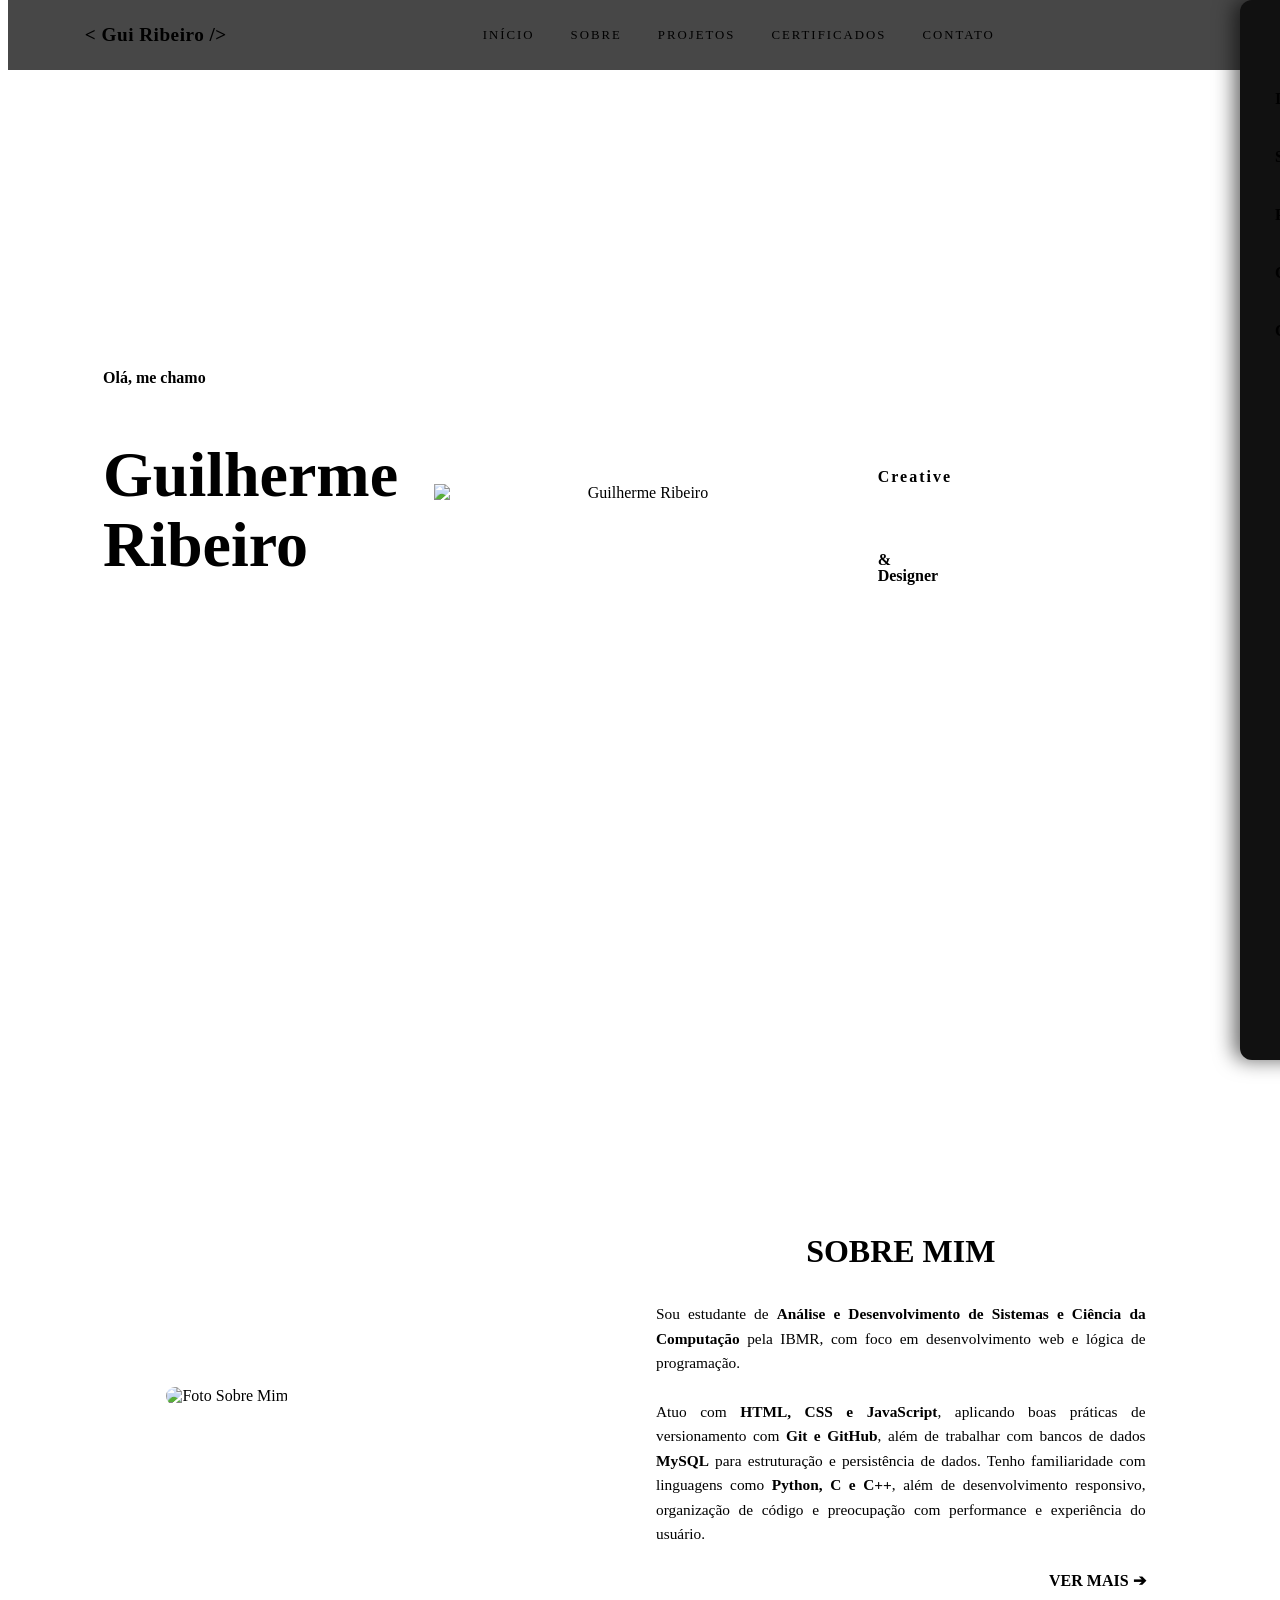
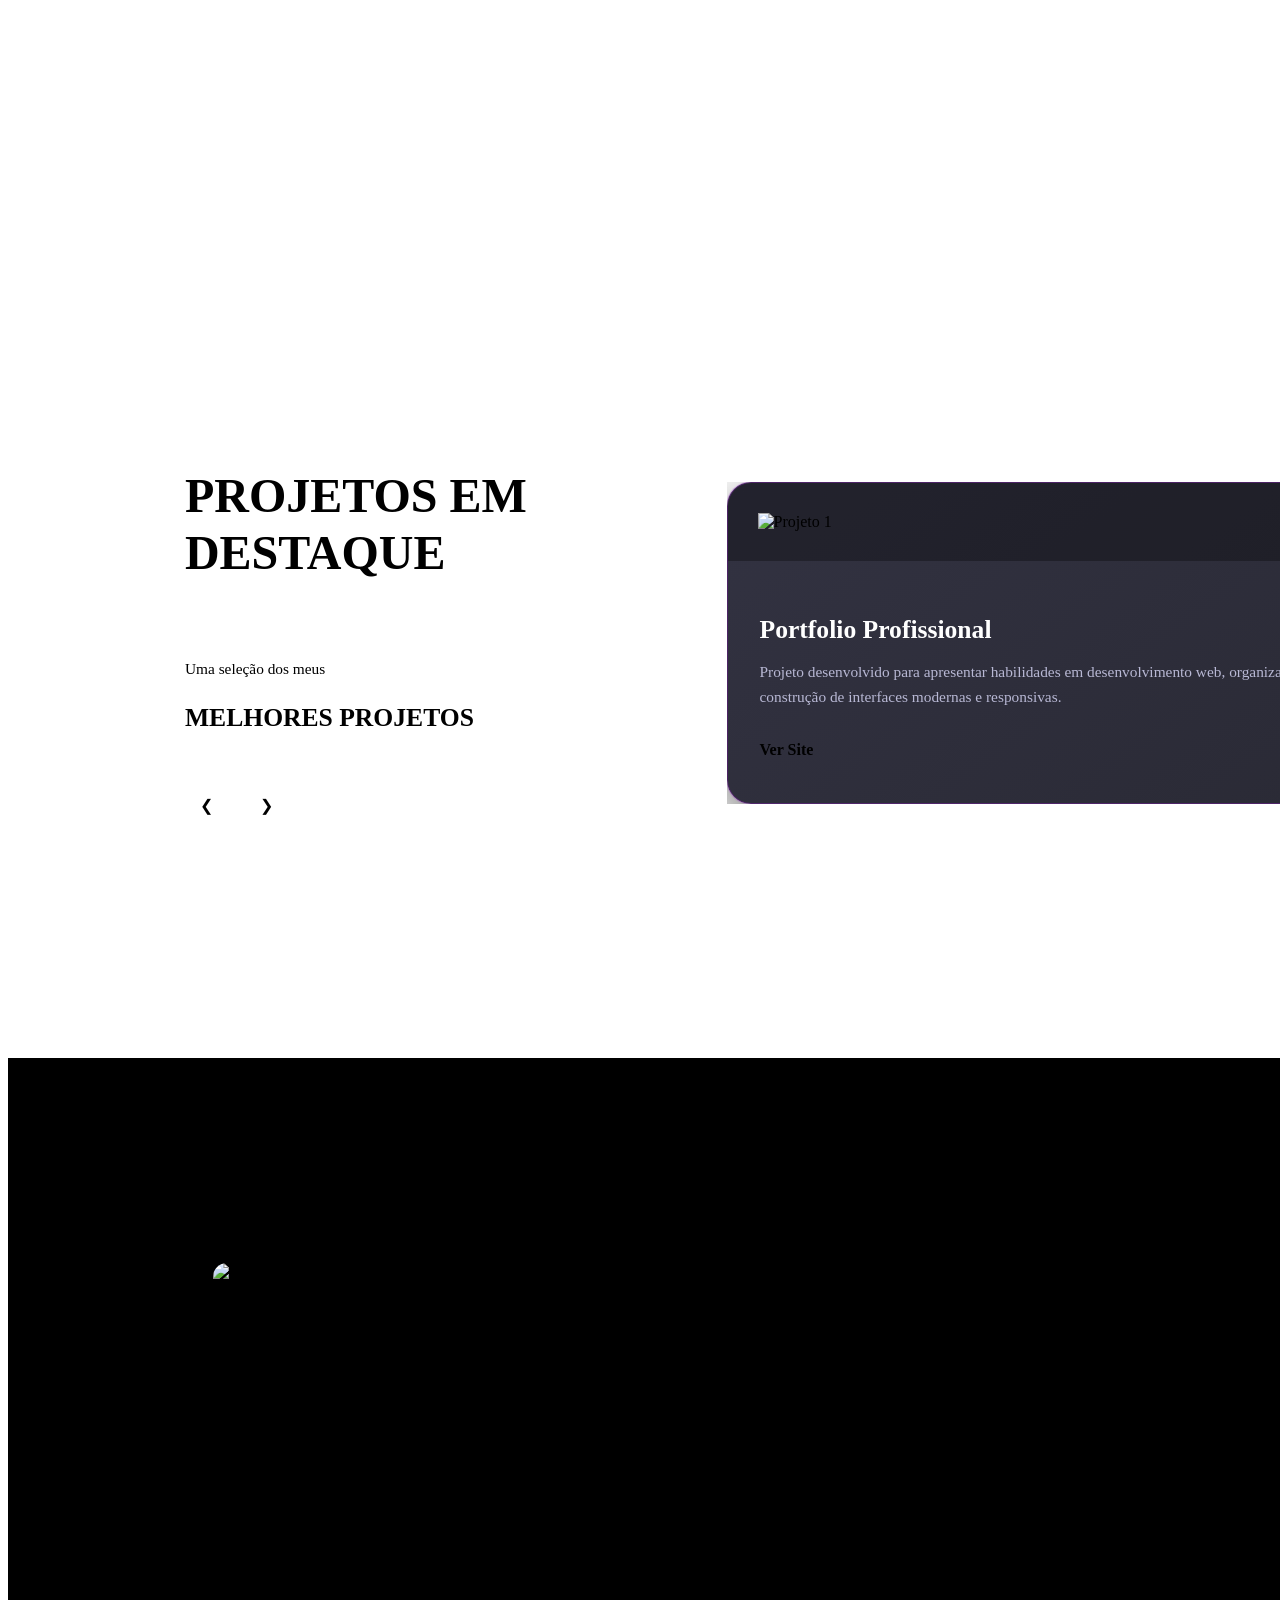
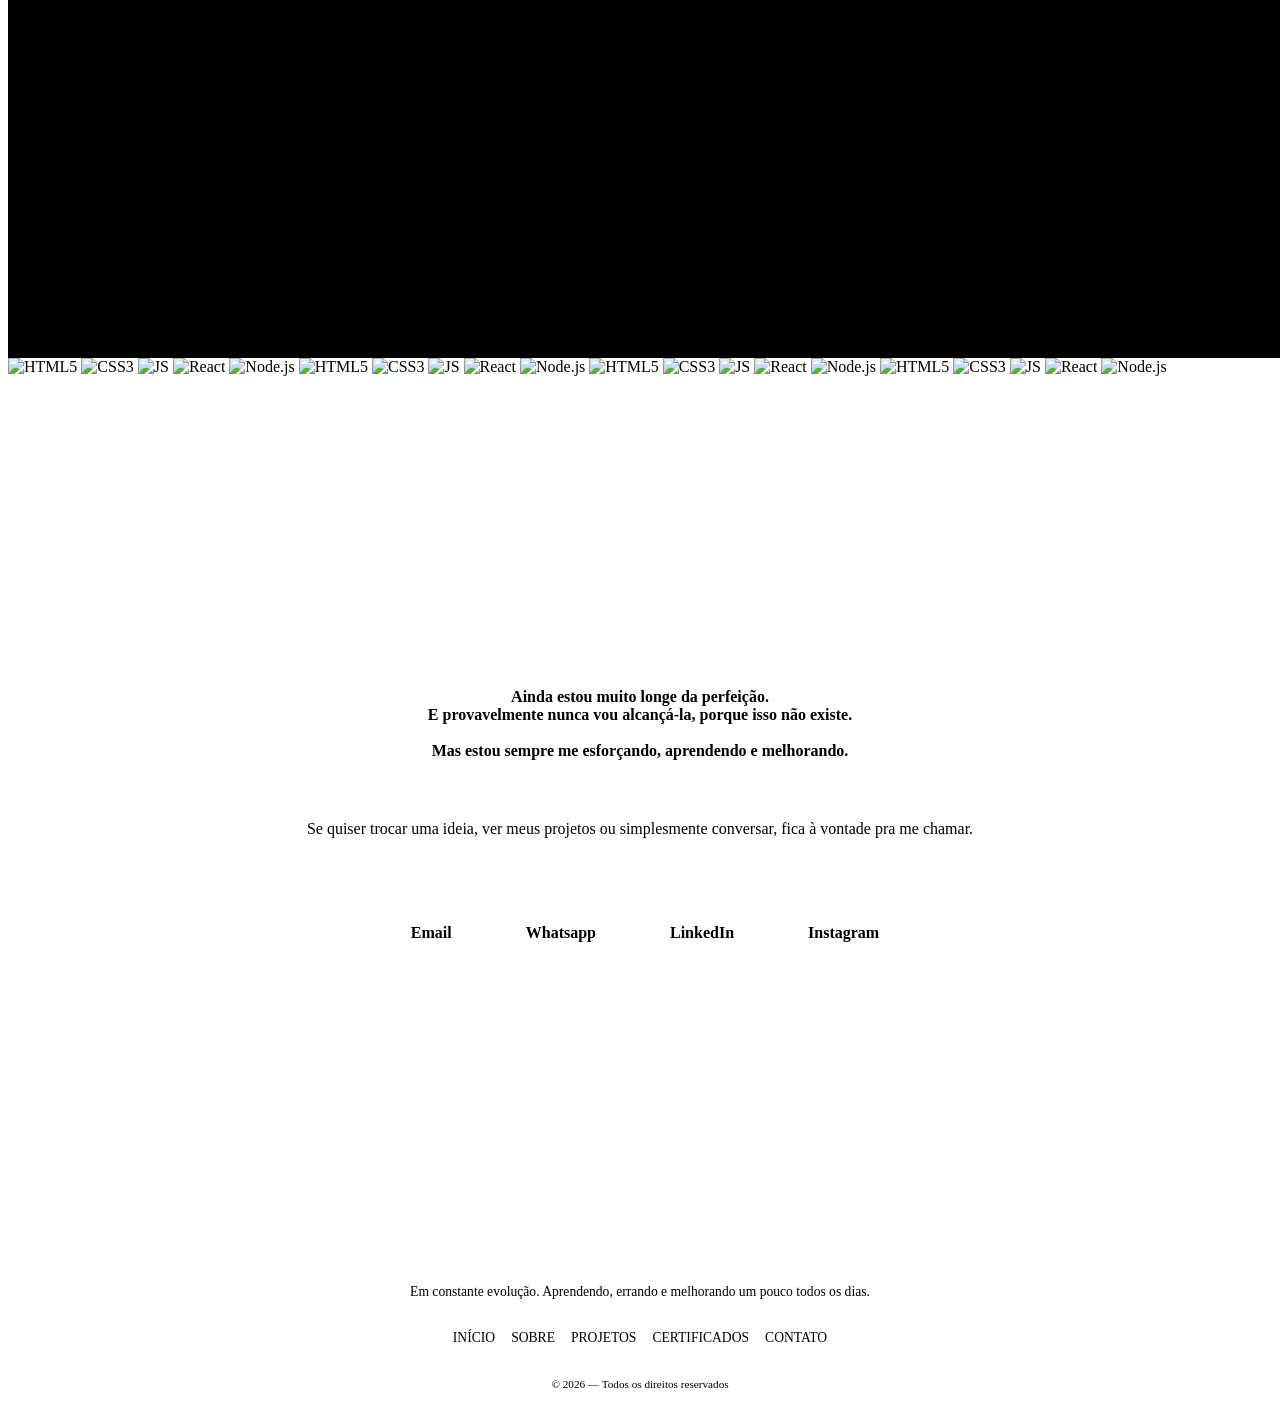
==== index.html @ 6fd74113 "ajuste responsividade botões modo noturno e tradução" ====
<!DOCTYPE html>
  <html lang="pt-BR">
  <head>
      <meta charset="UTF-8">
      <meta name="viewport" content="width=device-width, initial-scale=1.0">
      <title>Guilherme Ribeiro</title>

      <link rel="stylesheet" href="styles/global.css">
      <link rel="stylesheet" href="styles/layout.css">
      <link rel="stylesheet" href="styles/components.css">
      <link rel="stylesheet" href="styles/sections.css">
      <link rel="stylesheet" href="styles/pages.css">

      <link href="https://fonts.googleapis.com/css2?family=Montserrat:wght@600;700&family=Inter:wght@400;500&display=swap" rel="stylesheet">

      <link href='https://unpkg.com/boxicons@2.1.4/css/boxicons.min.css' rel='stylesheet'>

      <link rel="stylesheet" href="https://cdnjs.cloudflare.com/ajax/libs/font-awesome/6.4.0/css/all.min.css">


  </head>

  <body>

    <div class="stars"></div>

    
      
  <!-- ================= HEADER ================= -->


  <header class="header reveal">
      <button class="mobile-toggle" id="mobileToggle">☰</button>

    <!-- ESQUERDA -->
    <div class="header-left">
      <div class="logo text-gradient"> <span><</span> Gui Ribeiro /> </div>
    </div>

    <!-- CENTRO -->
    <nav class="nav header-center">
      <a href="#inicio">INÍCIO</a>
      <a href="#sobre">SOBRE</a>
      <a href="#projetos">PROJETOS</a>
      <a href="#certificados">CERTIFICADOS</a>
      <a href="#contato">CONTATO</a>
    </nav>

    <!-- DIREITA -->
  <div class="header-right">
    <!-- BOTÃO TRADUÇÃO -->
    <button class="lang-toggle" id="langToggle">
      <i class='bx bx-world'></i>
      <span class="lang-tooltip">EM BREVE...</span>
    </button>

    <!-- BOTÃO TEMA -->
    <button class="theme-toggle" id="themeToggle">
      <i class='bx bx-sun'></i>
      <span class="theme-tooltip">EM BREVE...</span>
    </button>
  </div>
  </header>


  <!-- Overlay para fundo escurecido -->
  <div class="overlay" id="overlay"></div>

  <!-- ================= MENU MOBILE ================= -->
  <nav class="mobile-nav" id="mobileNav" >

      <!-- Botão de fechar -->
  <button class="close-mobile-nav" id="closeMobileNav">
    <i class="fa-solid fa-xmark"></i>
  </button>
    <a href="#inicio">INÍCIO</a>
    <a href="#sobre">SOBRE</a>
    <a href="#projetos">PROJETOS</a>
    <a href="#certificados">CERTIFICADOS</a>
    <a href="#contato">CONTATO</a>

  </nav>


<!-- ================= INÍCIO ================= -->

<section id="inicio" class="inicio">
  <div class="inicio_container">

    <!-- ESQUERDA -->
    <div class="inicio_left">
      <h3 class="inicio_greeting">Olá, me chamo</h3>
      <h1 class="inicio_name">
        <span>Guilherme <br>Ribeiro</span>
      </h1>
    </div>

    <!-- CENTRO (IMAGEM) -->
    <div class="inicio_center">
      <div class="glow"></div>
      <img src="assets/images/foto_home-removebg-preview.png" 
           alt="Guilherme Ribeiro" 
           class="inicio_img">
    </div>

    <!-- DIREITA -->
<div class="inicio_right">
  <h3 class="inicio_split">Creative</h3>

  <div class="titulo_stack">
    <h1 class="stack_top">Developer</h1>
    <h1 class="stack_bottom">& Designer</h1>
  </div>
</div>

    <!-- REDES SOCIAIS -->
    <div class="inicio_social">

  <a href="https://instagram.com/gui_ribcosta" target="_blank"
     class="inicio_social_link" data-tooltip="INSTAGRAM">
     <i data-lucide="instagram"></i>
  </a>

  <a href="https://linkedin.com/in/guiribcosta" target="_blank"
     class="inicio_social_link" data-tooltip="LINKEDIN">
     <i data-lucide="linkedin"></i>
  </a>

  <a href="https://github.com/gui-ribcosta" target="_blank"
     class="inicio_social_link" data-tooltip="GITHUB">
     <i data-lucide="github"></i>
  </a>

  <a href="mailto:grcm171914@gmail.com"
     class="inicio_social_link" data-tooltip="E-MAIL">
     <i data-lucide="mail"></i>
  </a>

  <a href="curriculo.html"
     class="inicio_social_link" data-tooltip="CURRÍCULO">
     <i data-lucide="file-text"></i>
  </a>
</div>

  </div>

  
</section>


  <!-- ================= SOBRE MIM ================= -->

  <section class="sobre reveal">
      <div id="sobre" class="sobre-container">

          <div class="sobre-img reveal">
              <img src="assets/images/foto_sobre2.0.jpeg" alt="Foto Sobre Mim" loading="lazy">
          </div>

          <div class="sobre-text reveal">
              <p class="sobre-text-impactante text-gradient">
                  SOBRE MIM
              </p>

              <p class="sobre-text-impactante-2 text-gradient">

              </p>

                    <div class="title-divider">
    <span class="line"></span>
    <span class="dot"></span>
  </div>

  <p class="resumo-text">
    Sou estudante de 
    <span class="destaque"><strong>Análise e Desenvolvimento de Sistemas e Ciência da Computação</strong></span> 
    pela IBMR, com foco em desenvolvimento web e lógica de programação.
  </p>

  <p class="resumo-text">
    Atuo com 
    <span class="destaque"><strong>HTML, CSS e JavaScript</strong></span>, 
    aplicando boas práticas de versionamento com 
    <span class="destaque"><strong>Git e GitHub</strong></span>, 
    além de trabalhar com bancos de dados 
    <span class="destaque"><strong>MySQL</strong></span> 
    para estruturação e persistência de dados. Tenho familiaridade com linguagens como 
    <span class="destaque"><strong>Python, C e C++</strong></span>, 
    além de desenvolvimento responsivo, organização de código e preocupação com performance e experiência do usuário.
  </p>
  <div class="social-area reveal">

    <a href="sobre.html" class="btn-ver-mais">VER MAIS ➔</a>


  </div>

      </div>
  </section>



  <!-- ================= PROJETOS ================= -->

  <section id="projetos" class="projetos reveal">
    <div class="container">

      <!-- ================= TEXTO (ESQUERDA) ================= -->
      <div class="projetos-text reveal">

        <p class="projetos-text-impact text-gradient">
          PROJETOS EM DESTAQUE
        </p>

    <div class="title-divider left">
      <span class="line"></span>
      <span class="dot"></span>
    </div>

        <p class="projetos-text-pequeno">
          Uma seleção dos meus
        </p>        

        <p class="projetos-text-grande text-gradient">
          MELHORES PROJETOS
        </p>

        <!-- ===== UI DESKTOP (setas abaixo do texto) ===== -->
        <div class="carrossel-ui carrossel-ui-desktop">

          <!-- SETAS -->
          <div class="carrossel-arrows">
            <button class="carrossel-btn carrossel-btn-prev desktop">&#10094;</button>
            <button class="carrossel-btn carrossel-btn-next desktop">&#10095;</button>
          </div>

          <!-- INDICADORES -->
          <div class="carrossel-indicators">
            <span class="indicator active"></span>
            <span class="indicator"></span>
            <span class="indicator"></span>
          </div>

        </div>
      </div>

      <!-- ================= CARROSSEL (DIREITA) ================= -->
      <div class="carrossel reveal">

        <!-- TRACK DOS CARDS -->
        <div class="carrossel-track">

          <!-- ===== PROJETO 1 ===== -->
          <div class="project-wrapper reveal">
            <div class="project-card">

  <div class="project-media">
    <img src="assets/images/projeto_portfolio.png" alt="Projeto 1">
  </div>

  <div class="project-content">
    <h3 class="project-title">Portfolio Profissional</h3>

    <p class="project-description">
      Projeto desenvolvido para apresentar habilidades em desenvolvimento web, organização de código e construção de interfaces modernas e responsivas.
    </p>

    <div class="project-actions">
      <a href="https://gui-ribeiro.vercel.app/index.html#inicio" class="btn-demo">Ver Site</a>
      <a href="projects/portfolio.html" class="btn-details">Detalhes →</a>
    </div>
  </div>

</div>
          </div>

          <!-- ===== PROJETO 2 ===== -->
          <div class="project-wrapper reveal">
            <div class="project-card">

  <div class="project-media">
    <img src="assets/images/em_breve.png" alt="Projeto 2">
  </div>

  <div class="project-content">
    <h3 class="project-title">Em Breve...</h3>

    <p class="project-description">
      Em Breve...
    </p>

    <div class="project-actions">
      <a href="#" class="btn-demo">Ver site</a>
      <a href="#" class="btn-details">Detalhes →</a>
    </div>
  </div>

</div>
          </div>

          <!-- ===== PROJETO 3 ===== -->
          <div class="project-wrapper reveal">
            <div class="project-card">

  <div class="project-media">
    <img src="assets/images/em_breve.png" alt="Projeto 13">
  </div>

  <div class="project-content">
    <h3 class="project-title">Em Breve...</h3>

    <p class="project-description">
      Em Breve...
    </p>

    <div class="project-actions">
      <a href="#" class="btn-demo">Ver Site</a>
      <a href="#" class="btn-details">Detalhes →</a>
    </div>
  </div>

</div>
</div>
        </div>

        <!-- ===== UI MOBILE (embaixo do carrossel) ===== -->
        <div class="carrossel-ui carrossel-ui-mobile">

          <!-- SETAS -->
          <div class="carrossel-arrows">
            <button class="carrossel-btn carrossel-btn-prev mobile">&#10094;</button>
  <button class="carrossel-btn carrossel-btn-next mobile">&#10095;</button>

          </div>

          <!-- INDICADORES -->
          <div class="carrossel-indicators">
            <span class="indicator active"></span>
            <span class="indicator"></span>
            <span class="indicator"></span>
          </div>

        </div>

      </div>
    </div>
  </section>


<!-- ================= CERTIFICADOS ================= -->
<section id="certificados" class="certificados reveal">
  <div class="container">

    <!-- ================= CARROSSEL (ESQUERDA) ================= -->
    <div class="cert-wrapper reveal">

      <!-- TÍTULO -->
      <h3 class="cert-titulo text-gradient">CERTIFICADOS EM DESTAQUE:</h3>

      <!-- CARDS -->
      <div class="cert-card-container carrossel-track" data-carrossel="certificados">

        <!-- CARD 1 -->
        <div class="cert-card-principal">
          <img src="assets/images/Certificado SFPC.png" alt="Certificação 1">
          <div class="cert-info">
            <p>CERTIPROF<br>
Scrum Foundation Professional Certificate (SFPC)<br> Código: 101767790</p>
          </div>
        </div>

        <!-- CARD 2 -->
        <div class="cert-card-principal">
          <img src="assets/images/Certificado_HTML.png" alt="Certificação 2">
          <div class="cert-info">
            <p>Ada Tech - HTML<br>Curso introdutório de HTML <br></p>
          </div>
        </div>

        <!-- CARD 3 -->
        <div class="cert-card-principal">
          <img src="assets/images/em_breve.png" alt="Certificação 3">
          <div class="cert-info">
            <p>Em breve...<br>Em breve...<br>Em breve...</p>
          </div>
        </div>

        <!-- CARD 4 -->
        <div class="cert-card-principal">
          <img src="assets/images/em_breve.png" alt="Certificação 4">
          <div class="cert-info">
            <p>Em breve...<br>Em breve...<br>Em breve...</p>
          </div>
        </div>

        <!-- CARD 5 -->
        <div class="cert-card-principal">
          <img src="assets/images/em_breve.png" alt="Certificação 5">
          <div class="cert-info">
            <p>Em breve...<br>Em breve...<br>Em breve...</p>
          </div>
        </div>

      </div> <!-- fim cert-card-container -->

      <!-- BOTÃO VER TODOS -->
      <a href="#certificados" class="btn-ver-todos">VER TODOS</a>

    </div> <!-- fim cert-wrapper -->

    <!-- ================= UI MOBILE ================= -->
    <div class="carrossel-ui carrossel-ui-mobile certificados-ui-mobile">
      <div class="carrossel-arrows">
        <button class="carrossel-btn-prev mobile">&#10094;</button>
        <button class="carrossel-btn-next mobile">&#10095;</button>
      </div>
      <div class="carrossel-indicators mobile">
        <span class="indicator active"></span>
        <span class="indicator"></span>
        <span class="indicator"></span>
        <span class="indicator"></span>
        <span class="indicator"></span>
      </div>
    </div>

    <!-- ================= TEXTO (DIREITA) ================= -->
    <div class="estudos-text reveal">
      <h3 class="estudos-text-grande text-gradient">NEM TUDO VEIO SÓ DA PRÁTICA...</h3>

    <div class="title-divider center">
      <span class="line"></span>
      <span class="dot"></span>
    </div>

      <p class="estudos-text-pequeno">ESTUDAR MUITO TAMBÉM FEZ PARTE DA MINHA TRAJETÓRIA.</p>
      <p class="estudos-text-pequeno-2">
        Busquei certificações reconhecidas para consolidar meu conhecimento técnico.
      </p>

      <!-- UI DESKTOP -->
      <div class="carrossel-ui carrossel-ui-desktop certificados-ui-desktop">
        <div class="carrossel-arrows">
          <button class="carrossel-btn-prev">&#10094;</button>
          <button class="carrossel-btn-next">&#10095;</button>
        </div>
        <div class="carrossel-indicators desktop">
          <span class="indicator active"></span>
          <span class="indicator"></span>
          <span class="indicator"></span>
          <span class="indicator"></span>
          <span class="indicator"></span>
        </div>
      </div>

    </div> <!-- fim estudos-text -->

  </div> <!-- fim container -->
</section>




  <!-- Linha de linguagens -->


  <div class="cert-tech-slider">
    <div class="cert-tech-track">
      <img src="https://cdn.jsdelivr.net/gh/devicons/devicon/icons/html5/html5-original.svg" alt="HTML5">
      <img src="https://cdn.jsdelivr.net/gh/devicons/devicon/icons/css3/css3-original.svg" alt="CSS3">
      <img src="https://cdn.jsdelivr.net/gh/devicons/devicon/icons/javascript/javascript-original.svg" alt="JS">
      <img src="https://cdn.jsdelivr.net/gh/devicons/devicon/icons/react/react-original.svg" alt="React">
      <img src="https://cdn.jsdelivr.net/gh/devicons/devicon/icons/nodejs/nodejs-original.svg" alt="Node.js">
      <!-- repetir para loop contínuo -->
      <img src="https://cdn.jsdelivr.net/gh/devicons/devicon/icons/html5/html5-original.svg" alt="HTML5">
      <img src="https://cdn.jsdelivr.net/gh/devicons/devicon/icons/css3/css3-original.svg" alt="CSS3">
      <img src="https://cdn.jsdelivr.net/gh/devicons/devicon/icons/javascript/javascript-original.svg" alt="JS">
      <img src="https://cdn.jsdelivr.net/gh/devicons/devicon/icons/react/react-original.svg" alt="React">
      <img src="https://cdn.jsdelivr.net/gh/devicons/devicon/icons/nodejs/nodejs-original.svg" alt="Node.js">
          <!-- repetir para loop contínuo -->
      <img src="https://cdn.jsdelivr.net/gh/devicons/devicon/icons/html5/html5-original.svg" alt="HTML5">
      <img src="https://cdn.jsdelivr.net/gh/devicons/devicon/icons/css3/css3-original.svg" alt="CSS3">
      <img src="https://cdn.jsdelivr.net/gh/devicons/devicon/icons/javascript/javascript-original.svg" alt="JS">
      <img src="https://cdn.jsdelivr.net/gh/devicons/devicon/icons/react/react-original.svg" alt="React">
      <img src="https://cdn.jsdelivr.net/gh/devicons/devicon/icons/nodejs/nodejs-original.svg" alt="Node.js">
          <!-- repetir para loop contínuo -->
      <img src="https://cdn.jsdelivr.net/gh/devicons/devicon/icons/html5/html5-original.svg" alt="HTML5">
      <img src="https://cdn.jsdelivr.net/gh/devicons/devicon/icons/css3/css3-original.svg" alt="CSS3">
      <img src="https://cdn.jsdelivr.net/gh/devicons/devicon/icons/javascript/javascript-original.svg" alt="JS">
      <img src="https://cdn.jsdelivr.net/gh/devicons/devicon/icons/react/react-original.svg" alt="React">
      <img src="https://cdn.jsdelivr.net/gh/devicons/devicon/icons/nodejs/nodejs-original.svg" alt="Node.js">
      
    </div>
  </div>


  <!-- ================= CONTATO ================= -->

  <section id="contato" class="contato reveal">

    <p class="contato-historia text-gradient reveal">
      Ainda estou muito longe da perfeição.<br>
      E provavelmente nunca vou alcançá-la, porque isso não existe.<br><br>
      Mas estou sempre me esforçando, aprendendo e melhorando.
    </p>

    <p class="contato-convite reveal">
      Se quiser trocar uma ideia, ver meus projetos ou simplesmente conversar,
      fica à vontade pra me chamar.
    </p>

    <div class="contato-cards reveal">
      <a href="mailto:grcm171914@gmail.com" class="contato-card reveal">
        <i data-lucide="mail"></i>
        <span>Email</span>
      </a>
      <a href="https://wa.me/5521980417869" class="contato-card reveal">
        <i data-lucide="phone-call"></i>
        <span>Whatsapp</span>
      </a>
      <a href="https://linkedin.com/" class="contato-card reveal">
        <i data-lucide="linkedin"></i>
        <span>LinkedIn</span>
      </a>
      <a href="https://instagram.com/" class="contato-card reveal">
        <i data-lucide="instagram"></i>
        <span>Instagram</span>
      </a>
    </div>

  </section>

  <!-- ================= FOOTER ================= -->

  <footer class="footer reveal">
    <div class="footer-content">
      <p>
        Em constante evolução. Aprendendo, errando e melhorando um pouco todos os dias.
      </p>

      <div class="footer-nav">
          <a href="#inicio">INÍCIO</a>
          <a href="#sobre">SOBRE</a>
          <a href="#projetos">PROJETOS</a>
          <a href="#certificados">CERTIFICADOS</a>
          <a href="#contato">CONTATO</a>
      </div>

      <span class="footer-copy">
        © 2026 — Todos os direitos reservados
      </span>
    </div>
  </footer>

<!-- Lucide primeiro -->
<script src="https://unpkg.com/lucide@latest" defer></script>

<!-- Seus JS depois -->
<script src="scripts/components.js"></script>
<script src="scripts/ui.js"></script>
<script src="scripts/main.js"></script>

<script>
window.addEventListener("DOMContentLoaded", () => {
  // 1️⃣ Inicializa ícones Lucide
  lucide.createIcons();

  // 2️⃣ Inicializa menu mobile com scroll suave
  (function initMobileMenu() {
    const mobileToggle = document.getElementById('mobileToggle');
    const mobileNav = document.getElementById('mobileNav');
    const closeBtn = document.getElementById('closeMobileNav');
    const overlay = document.getElementById('overlay');
    const header = document.querySelector('.header');

    mobileToggle?.addEventListener('click', () => {
      mobileNav.classList.add('active');
      overlay.classList.add('active');
    });

    closeBtn?.addEventListener('click', () => {
      mobileNav.classList.remove('active');
      overlay.classList.remove('active');
    });

    overlay?.addEventListener('click', () => {
      mobileNav.classList.remove('active');
      overlay.classList.remove('active');
    });

    mobileNav.querySelectorAll('a[href^="#"]').forEach(link => {
      link.addEventListener('click', function(e) {
        e.preventDefault();
        const targetId = this.getAttribute('href');
        const target = document.querySelector(targetId);
        if (!target) return;

        mobileNav.classList.remove('active');
        overlay.classList.remove('active');

        const topPos = target.getBoundingClientRect().top + window.scrollY - header.offsetHeight;
        window.scrollTo({ top: topPos, behavior: 'smooth' });
      });
    });
  })();

  // 3️⃣ Inicializa carrosséis
  class Carrossel {
    constructor(sectionSelector) {
      this.section = document.querySelector(sectionSelector);
      if (!this.section) return;

      this.track = this.section.querySelector(".carrossel-track");
      this.cards = Array.from(this.track.children);
      this.index = 0;

      const trackStyle = getComputedStyle(this.track);
      this.gap = parseFloat(trackStyle.gap) || 0;

      this.prevButtons = this.section.querySelectorAll(".carrossel-btn-prev");
      this.nextButtons = this.section.querySelectorAll(".carrossel-btn-next");

      this.indicatorsDesktop = this.section.querySelectorAll(".carrossel-ui-desktop .indicator");
      this.indicatorsMobile = this.section.querySelectorAll(".carrossel-ui-mobile .indicator");

      this.prevButtons.forEach(btn => btn.addEventListener("click", () => this.prev()));
      this.nextButtons.forEach(btn => btn.addEventListener("click", () => this.next()));

      this.indicatorsDesktop.forEach((dot, i) => 
        dot.addEventListener("click", () => { this.index = i; this.update(); })
      );
      this.indicatorsMobile.forEach((dot, i) => 
        dot.addEventListener("click", () => { this.index = i; this.update(); })
      );

      this.update();
      window.addEventListener("resize", () => this.update());
    }

    getCardWidth() {
      const card = this.cards[0];
      const cardStyle = getComputedStyle(card);
      const marginRight = parseFloat(cardStyle.marginRight) || 0;
      return card.getBoundingClientRect().width + this.gap + marginRight;
    }

    update() {
      const cardWidth = this.getCardWidth();
      this.track.style.transform = `translateX(-${this.index * cardWidth}px)`;

      const indicators = window.innerWidth >= 1024 
        ? this.indicatorsDesktop 
        : this.indicatorsMobile;

      indicators.forEach(dot => dot.classList.remove("active"));
      if (indicators[this.index]) indicators[this.index].classList.add("active");
    }

    prev() { this.index = (this.index - 1 + this.cards.length) % this.cards.length; this.update(); }
    next() { this.index = (this.index + 1) % this.cards.length; this.update(); }
  }

  new Carrossel("#projetos");
  new Carrossel("#certificados");

  // 4️⃣ Inicializa slider infinito de certificações tech
  const techTrack = document.querySelector('.cert-tech-track');
  if (techTrack) {
    [...techTrack.children].forEach(icon => techTrack.appendChild(icon.cloneNode(true)));
    techTrack.classList.add('animate');
  }
});
</script>

  </body>
  </html>
---- styles/layout.css ----
/* =========================================================
   CONTAINER PADRÃO
   Centraliza conteúdo com largura máxima
========================================================= */

.container {
  width: 100%;
  max-width: 1400px;
  margin: 0 auto;
  padding: 0 6%;
}

/* =========================================================
   HEADER (DESKTOP)
   Barra superior fixa
========================================================= */

.header {
  position: fixed;
  top: 0;
  width: 100%;
  height: 70px;

  background: rgba(10,10,10,0.75);
  backdrop-filter: blur(14px);
  border-bottom: 1px solid var(--border);

  z-index: 1000;

  display: grid;
  grid-template-columns: auto 1fr auto;
  align-items: center;
  padding: 0 6%;
}

/* Logo */
.header-left {
  display: flex;
  align-items: center;
}

.logo {
  font-weight: 600;
  font-size: 1.2rem;
  letter-spacing: 0.5px;
}

/* Menu Desktop */
.header-center {
  display: flex;
  justify-content: center;
  align-items: center;
}

.nav a {
  color: var(--muted);
  text-decoration: none;
  margin: 0 18px;
  font-size: 0.8rem;
  letter-spacing: 2px;
  position: relative;
  transition: color 0.3s;
}

/* Linha animada abaixo do link */
.nav a::after {
  content: '';
  position: absolute;
  left: 0;
  bottom: -6px;
  width: 0;
  height: 2px;
  background: var(--accent);
  transition: width 0.3s ease;
}

.nav a:hover {
  color: #ca53eb;
}

.nav a:hover::after {
  width: 100%;
}

/* Header Right (botões de idioma e tema) */
.header-right {
  display: flex;
  align-items: center;
  gap: 14px;
}

.lang-toggle,
.theme-toggle {
  width: 50px;
  height: 50px;
  border-radius: 12px;
  border: none;
  background: transparent;
  cursor: pointer;

  display: flex;
  align-items: center;
  justify-content: center;

  transition: transform 0.3s ease, box-shadow 0.3s ease;
}

.lang-toggle:hover,
.theme-toggle:hover {
  transform: translateY(-3px);
  box-shadow: 0 6px 20px rgba(168,85,247,0.6);
}

.lang-toggle i,
.theme-toggle i {
  font-size: 1.6rem;
  color: #fff;
}

/* Tooltip */

.lang-tooltip,
.theme-tooltip {
  position: absolute;
  top: 110%; /* usa top ao invés de bottom */
  left: 50%;
  transform: translateX(-50%) scale(0.9);

  background: var(--bg);
  color: var(--text);

  padding: 6px 12px;
  border-radius: 8px;
  border: 1px solid var(--border);

  font-size: var(--smaller-font-size);
  white-space: nowrap;

  opacity: 0;
  pointer-events: none;

  transition: 0.25s ease;
  z-index: 9999;
}

/* Setinha */

.lang-tooltip::after,
.theme-tooltip::after {
  content: "";
  position: absolute;
  top: -6px;
  left: 50%;
  transform: translateX(-50%);

  border-width: 6px;
  border-style: solid;
  border-color: transparent transparent var(--bg) transparent;
}

/* Mostrar no hover */

.lang-toggle:hover .lang-tooltip,
.theme-toggle:hover .theme-tooltip {
  opacity: 1;
  transform: translateX(-50%) scale(1);
}

/* =========================================================
   MOBILE NAV
   Menu lateral responsivo
========================================================= */

.mobile-nav {
  position: fixed;
  top: 0;
  right: -280px; /* ligeiramente maior para melhor aparência */
  width: 280px;
  height: 100vh;

  background: #111; /* fundo escuro */
  display: flex;
  flex-direction: column;
  padding: 80px 20px; /* espaço maior no topo */
  gap: 20px;

  box-shadow: -6px 0 20px rgba(0,0,0,0.6);
  transition: right 0.35s ease;
  z-index: 1101;
  border-left: 2px solid var(--second-bg); /* destaque sutil */
  border-radius: 12px 0 0 12px;
}

/* Menu ativo */
.mobile-nav.active {
  right: 0;
}

/* Links do menu */
.mobile-nav a {
  color: var(--text);
  font-size: var(--small-font-size);
  font-weight: 600;
  text-decoration: none;
  padding: 10px 15px;
  border-radius: 8px;
  transition: all 0.25s ease;
}

.mobile-nav a:hover {
  background: var(--accent);
  color: var(--text);
  transform: translateX(5px);
  font-weight: 700;
}

/* Botão de fechar */
.close-mobile-nav {
  position: absolute; /* relativo ao .mobile-nav */
  top: 20px;
  right: 20px;
  width: 45px;
  height: 45px;
  background: #4b017c8b;
  color: var(--text);
  border: none;
  border-radius: 50%;
  font-size: 1.4rem; /* ligeiramente menor se o X ficar cortado */
  cursor: pointer;
  display: flex;
  align-items: center;
  justify-content: center;
  transition: transform 0.25s ease, box-shadow 0.25s ease;
  z-index: 1200; /* acima do overlay e do menu */
}

.close-mobile-nav:hover {
  transform: rotate(90deg) scale(1.1);
  box-shadow: 0 8px 25px rgba(168,85,247,0.6);
}

/* Overlay escuro */
.overlay {
  position: fixed;
  inset: 0;
  background: rgba(0,0,0,0.6);
  opacity: 0;
  visibility: hidden;
  transition: opacity 0.35s ease;
  z-index: 1100; /* menor que o botão */
}

.overlay.active {
  opacity: 1;
  visibility: visible;
}

/* Botão de abrir menu mobile */
.mobile-toggle {
  display: none; /* aparece só no mobile */
  background: var(--second-bg);
  color: var(--text);
  border: none;
  border-radius: 12px;
  cursor: pointer;

  width: 25px;  /* maior */
  height: 25px; /* maior */
  font-size: 2rem; /* tamanho do ícone */
  
  display: flex;
  align-items: center;
  justify-content: center;
  transition: transform 0.25s ease, box-shadow 0.25s ease;
}

.mobile-toggle:hover {
  transform: scale(1.1);
  box-shadow: 0 6px 20px rgba(168,85,247,0.6);
}


/* ================= MOBILE HEADER ================= */

/* Mobile verdadeiro: até 767px */
@media (max-width: 767px) {
  .mobile-toggle {
    display: block;
  }

  .nav.header-center {
    display: none; /* esconde menu desktop */
  }

  .header-right {
    position: fixed;
    left: 67%;
    transform: translateX(-50%);
    gap: 10px;
  }
}

/* Tablet grande: 768px a 1024px */
@media (min-width: 768px) and (max-width: 1024px) {
  .mobile-toggle {
    display: none; /* tablet usa menu desktop */
  }

  .nav.header-center {
    display: flex;
  }

  .header-right {
    position: static; /* volta ao normal */
    transform: none;
  }
}

/* Desktop: acima de 1024px */
@media (min-width: 1025px) {
  .mobile-toggle {
    display: none;
  }

  .nav.header-center {
    display: flex;
  }

  .header-right {
    position: static;
    transform: none;
  }
}



/* =========================================================
   FOOTER
   Rodapé do site
========================================================= */

.footer {
  padding: 20px 10%;
  background: var(--border);
  border-top: 1px solid var(--border);
  text-align: center;
}

.footer-content {
  max-width: 800px;
  margin: 0 auto;

  display: flex;
  flex-direction: column;
  align-items: center;
  gap: 16px;

  font-size: 0.85rem;
}

.footer-links,
.footer-nav {
  display: flex;
  justify-content: center;
  gap: 16px;
  flex-wrap: wrap;
}

.footer-links a,
.footer-nav a {
  color: var(--muted);
  text-decoration: none;
  transition: color 0.3s;
}

.footer-links a:hover,
.footer-nav a:hover {
  color: var(--accent);
}

.footer-copy {
  font-size: 0.7rem;
  color: var(--muted);
  margin-top: 16px;
}

/* =========================================================
   RESPONSIVO GLOBAL
========================================================= */

@media (max-width: 767px) {

  .header-center,
  .header-right {
    display: none;
  }

  .mobile-toggle {
    display: flex;
    position: absolute;
    right: 20px;
    top: 20px;
  }

  .header {
    grid-template-columns: auto 1fr auto;
  }
}
---- styles/sections.css ----
/* =========================================
   SECTION BASE
   Configuração padrão aplicada a TODAS as sections
========================================= */

section {
  section {
  padding-top: 20px;      /* Espaçamento interno padrão */
  padding-bottom: 2px;
  padding-left: 10%;
  padding-right: 10%;
}
  position: relative;   /* Permite elementos posicionados dentro */
}

/* Evita que o header fixo cubra a section ao usar âncora */
section[id] {
  scroll-margin-top: 80px; /* Ajuste conforme altura do header */
}

/* =========================================
   INÍCIO (HERO PRINCIPAL)
========================================= */

.inicio {
  min-height: 90vh;
  background: var(--bg);
  display: flex;
  align-items: center;
  justify-content: center;
  overflow: hidden;
  padding-top: 5rem;
}

.inicio_left, .inicio_center, .inicio_right {
  flex: 1 1 300px; /* cresce e encolhe, mínimo 300px */
  text-align: center;
}

/* ================= CONTAINER ================= */

.inicio_container {
  width: 100%;
  max-width: 1400px;
  display: grid;
  grid-template-columns: 1fr 1fr 1fr;
  align-items: center;
  margin: auto;
  padding: 0 15px;
}

/* ================= ESQUERDA ================= */

.inicio_left {
  text-align: left;
  padding-left: 5rem;
}

.inicio_greeting {
  font-size: var(--h2-font-size);
  font-family: var(--title-font);
  color: var(--accent);
  margin-bottom: 1rem;
}

.inicio_name {
  font-size: clamp(2rem, 5vw, 4rem); /* cresce ou diminui de acordo com a tela */
  font-family: var(--title-font);
  font-weight: 800;
  color: var(--text);
  line-height: 1.1;
}

/* ================= CENTRO ================= */

.inicio_center {
  display: flex;
  justify-content: center;
  align-items: center;
}

.inicio_img {
  width: 100%;
  max-width: 500px;
  z-index: 2;
}

/* ================= DIREITA ================= */

.inicio_right {
  text-align: left;
  padding-left: 2rem;
}

.inicio_split {
  color: var(--accent);
  font-size: var(--h2-font-size);
  font-family: var(--title-font);
  margin-bottom: 0.3rem;
  letter-spacing: 2px;
}

.titulo_stack {
  position: relative;
  display: inline-block;
}

.stack_top {
  font-size: var(--biggest-font-size);
  font-family: var(--title-font);
  font-weight: 800;
  background: linear-gradient(
    90deg,
    var(--accent),
    #c77dff
  );
  -webkit-background-clip: text;
  -webkit-text-fill-color: transparent;
  line-height: 1;
}

.stack_bottom {
  font-size: var(--second-big-font-size);
  font-family: var(--title-font);
  font-weight: 800;
  color: var(--text);
  line-height: 1;
  position: absolute;
  top: 3rem;
  left: 0;
}

/* ================= SOCIAIS FIXOS ================= */

.inicio_social {
  position: fixed;
  left: 1.5rem;
  top: 50%;
  transform: translateY(-50%);
  display: flex;
  flex-direction: column;
  gap: 1.2rem;
  z-index: 10;
}

.inicio_social a {
  color: var(--text);
  font-size: var(--h3-font-size);
  transition: 0.3s;
}

.inicio_social a:hover {
  color: var(--accent);
  transform: translateX(6px);
}

.inicio_social_link {
  position: relative;
}

/* Tooltip */

.inicio_social_link::after {
  content: attr(data-tooltip);
  position: absolute;
  left: 40px;
  top: 50%;
  transform: translateY(-50%) translateX(-10px);
  background: var(--bg-soft);
  color: var(--text);
  padding: 6px 12px;
  border-radius: 6px;
  font-size: var(--smaller-font-size);
  white-space: nowrap;
  opacity: 0;
  pointer-events: none;
  transition: 0.3s ease;
  box-shadow: 0 5px 15px rgba(0,0,0,0.3);
}

.inicio_social_link:hover::after {
  opacity: 1;
  transform: translateY(-50%) translateX(0);
}

/* ================= RESPONSIVO ================= */

/* ======== TABLET ======== */
@media (max-width: 1024px) {
  .inicio_container {
    display: grid;
    grid-template-columns: 1fr 1fr; /* esquerda e centro/direita juntos */
    gap: 1.5px;
    padding: 2 8px;
    justify-items: center; /* centraliza conteúdos */
    min-height: auto;
  }

  .inicio_left,
  .inicio_right {
    text-align: center; /* centraliza títulos */
    padding: 0;
  }

  .inicio_img {
    max-width: 400px;
  }

  .stack_bottom {
    position: static;
    margin-top: 0.5rem;
  }

  /* Mantém ícones fixos na lateral esquerda */
  .inicio_social {
    position: fixed;
    left: 1.5rem;
    top: 50%;
    transform: translateY(-50%);
    flex-direction: column;
  }

  /* Textos menores */
  .inicio_greeting {
    font-size: 1.5rem; /* menor que desktop */
  }

  .inicio_name {
    font-size: 3rem; /* título principal menor */
  }

  .stack_top {
    font-size: 2.5rem;
  }

  .stack_bottom {
    font-size: 2rem;
  }

  .inicio_split {
    font-size: 1.5rem;
  }
}

/* ======== CELULAR ======== */
@media (max-width: 768px) {
  .inicio_container {
    grid-template-columns: 1fr;
    gap: 1.5rem; /* reduz gap vertical */
    padding: 2rem 8%; /* diminui padding lateral e vertical */
    min-height: auto; /* deixa o container se adaptar ao conteúdo */
  }

  .inicio_left,
  .inicio_right {
    text-align: center;
    padding: 0;
    margin: 0.5rem 0;
  }

  .inicio_img {
    max-width: 300px;
    margin: 1.5rem 0;
  }

  .stack_bottom {
    position: static;
    margin-top: 0.3rem;
  }

  

  /* Redes sociais continuam na lateral esquerda */
  .inicio_social {
    position: fixed;
    left: 1rem;
    top: 50%;
    transform: translateY(-50%);
    flex-direction: column;
    gap: 1.2rem;
  }

  .inicio_social_link::after {
    left: 40px;
    top: 50%;
    transform: translateY(-50%) translateX(-10px);
  }
}


/* =========================================
   SOBRE
========================================= */

#sobre {
  scroll-margin-top: 125px; /* Compensa header fixo */
}

/* ================= CONTAINER ================= */

.sobre-container {
  display: grid;
  grid-template-columns: 1fr 1fr;
  gap: 2rem;
  align-items: center;

  min-height: 75vh;
  padding: 10rem 10%;
}

/* ================= IMAGEM ================= */

.sobre-img {
  overflow: hidden;
  border-radius: 1.2rem;
  padding-left: 5rem;
}

.sobre-img img {
  width: 100%;
  max-width: 410px;
  height: auto;
  border-radius: 1.2rem;
  transition: transform 0.4s ease;
}

.sobre-img:hover img {
  transform: scale(1.05);
}

/* ================= TEXTO ================= */

.sobre-text-impactante {
  font-size: var(--second-big-font-size);
  font-family: var(--title-font);
  font-weight: 700;
  color: var(--text);
  text-align: center;
}

.resumo-text {
  font-size: var(--small-font-size);
  font-family: var(--body-font);
  color: var(--text);
  max-width: 720px;
  margin-top: 1.5rem;
  line-height: 1.6;
  text-align: justify;
}

/* ================= DESTAQUE ================= */

.destaque {
  color: var(--accent);
  font-weight: 600;
}

/* ================= BOTÕES / SOCIAL ================= */

.social-area {
  margin-top: 1.5rem;
  display: flex;
  flex-direction: column;
  gap: 1.5rem;
}

.btn-ver-mais {
  align-self: flex-end;
  font-family: var(--title-font);
  font-weight: 700;
  font-size: var(--smaller-font-size);
  color: var(--muted);
  text-decoration: none;
  transition: 0.3s ease;
}

.btn-ver-mais:hover {
  color: var(--accent);
  transform: translateY(-2px);
}

/* =========================================
   SOBRE - RESPONSIVO
========================================= */

/* ================= SCROLL ================= */
#sobre {
  scroll-margin-top: 125px; /* default para telas grandes */
}

/* ================= CONTAINER ================= */
.sobre-container {
  display: grid;
  grid-template-columns: 1fr 1fr;
  gap: 2rem;
  align-items: center;

  min-height: 75vh;
  padding: 6rem 10%; /* padding vertical mais flexível */
  margin-top: 4rem; /* ajusta distância da section anterior */
}

/* ================= IMAGEM ================= */
.sobre-img {
  overflow: hidden;
  border-radius: 1.2rem;
  padding-left: 2rem;
}

.sobre-img img {
  width: 100%;
  max-width: 380px;
  height: auto;
  border-radius: 1.2rem;
  transition: transform 0.4s ease;
}

.sobre-img:hover img {
  transform: scale(1.05);
}

/* ================= TEXTO ================= */
.sobre-text-impactante {
  font-size: clamp(1.5rem, 2.5vw, 2.5rem); /* responsivo */
  font-family: var(--title-font);
  font-weight: 700;
  color: var(--text);
  text-align: center;
}

.resumo-text {
  font-size: clamp(0.9rem, 1.2vw, 1.2rem); /* texto proporcional */
  font-family: var(--body-font);
  color: var(--text);
  max-width: 720px;
  margin-top: 1.5rem;
  line-height: 1.6;
  text-align: justify;
}

/* ================= DESTAQUE ================= */
.destaque {
  color: var(--accent);
  font-weight: 600;
}

/* ================= BOTÕES / SOCIAL ================= */
.social-area {
  margin-top: 1.5rem;
  display: flex;
  flex-direction: column;
  gap: 1.5rem;
}

.btn-ver-mais {
  align-self: flex-end;
  font-family: var(--title-font);
  font-weight: 700;
  font-size: var(--smaller-font-size);
  color: var(--muted);
  text-decoration: none;
  transition: 0.3s ease;
}

.btn-ver-mais:hover {
  color: var(--accent);
  transform: translateY(-2px);
}

/* ================= TABLET (1024px) ================= */
@media (max-width: 1024px) {
  #sobre {
    scroll-margin-top: 100px; /* header menor */
  }

  .sobre-container {
    grid-template-columns: 1fr;
    text-align: center;
    gap: 2rem;
    padding: 0 8%;
    margin-top: 3rem;
  }

  .sobre-img {
    order: 1;
    display: flex;
    justify-content: center;
    margin-top: 3rem;
    padding-left: 0;
  }

  .sobre-text {
    order: 2;
  }

  .sobre-text-impactante {
    font-size: clamp(1.2rem, 3vw, 2rem);
  }

  .resumo-text {
    max-width: 600px;
    margin: 1.5rem auto 0;
  }

  .btn-ver-mais {
    align-self: center;
  }
}

/* ================= MOBILE (480px) ================= */
@media (max-width: 480px) {
  #sobre {
    scroll-margin-top: 80px; /* header ainda menor */
  }

  .sobre-container {
    padding: 0 6%;
    gap: 1.5rem;
    margin-top: 2.5rem;
  }

  .sobre-text-impactante {
    font-size: clamp(1rem, 4vw, 1.5rem);
  }

  .resumo-text {
    font-size: clamp(0.8rem, 3.5vw, 1rem);
  }
}

/* ================= TELA GRANDE (1600px+) ================= */
@media (min-width: 1600px) {
  .sobre-container {
    margin-top: 5rem; /* espaço maior em monitores grandes */
  }

  .sobre-text-impactante {
    font-size: 3rem;
  }

  .resumo-text {
    font-size: 1.25rem;
  }
}



/* =========================================
   SECTION — PROJETOS RESPONSIVO
========================================= */

/* ================= SCROLL ================= */
#projetos {
  scroll-margin-top: 55px; /* default header fixo */
  background-color: var(--bg);
  padding: clamp(4rem, 6vw, 8rem) 8%; /* padding vertical flexível */
}

/* ================= CONTAINER ================= */
.projetos {
  width: 100%;
  min-height: 75vh;
  display: flex;
  flex-direction: column;
  justify-content: center;
}

.projetos .container {
  max-width: 1600px;
  margin: 0 auto;
  display: grid;
  grid-template-columns: 1fr 1.4fr;
  align-items: center;
  gap: clamp(20px, 2vw, 40px);
}

/* ================= TEXTO (ESQUERDA) ================= */
.projetos-text {
  display: flex;
  flex-direction: column;
  align-items: flex-start;
  text-align: left;
}

.projetos-text-grande {
  font-size: clamp(1.5rem, 2vw, 2rem);
  font-weight: 700;
  line-height: 1.2;
  margin-top: 10px;
}

.projetos-text-impact {
  font-size: clamp(2rem, 4vw, 3rem);
  font-weight: 900;
  line-height: 1.2;
  margin-top: 20px;
  font-family: var(--title-font);
}

.projetos-text-pequeno {
  font-size: clamp(0.9rem, 1.2vw, 1.1rem);
  color: var(--muted);
  max-width: 920px;
  margin-top: 30px;
}

/* ================= CARROSSEL ================= */
.carrossel {
  width: 100%;
  overflow: hidden;
}

.carrossel-track {
  display: flex;
  transition: transform 0.4s ease;
  width: 100%;
  gap: 1rem;
}

.project-wrapper {
  flex: 0 0 100%;
  width: 100%;
  display: flex;
  justify-content: center;
  align-items: center;
}

/* ================= CARD DO PROJETO ================= */
.project-card {
  width: 100%;
  max-width: 780px;
  border-radius: 24px;
  overflow: hidden;
  background: linear-gradient(
    145deg,
    rgba(28, 28, 45, 0.9),
    rgba(18, 18, 30, 0.9)
  );
  border: 1px solid rgba(154, 18, 208, 0.3);
  box-shadow:
    0 0 0 1px rgba(154, 18, 208, 0.2),
    0 20px 60px rgba(0, 0, 0, 0.6);
  backdrop-filter: blur(10px);
  transition: 0.4s ease;
}

.project-card:hover {
  transform: translateY(-8px);
  box-shadow:
    0 0 25px rgba(154, 18, 208, 0.4),
    0 25px 70px rgba(0, 0, 0, 0.7);
}

/* IMAGEM */
.project-media {
  padding: 30px;
  background: rgba(0, 0, 0, 0.3);
}

.project-media img {
  width: 100%;
  height: auto;
  max-height: 280px;
  object-fit: cover;
  display: block;
}

/* CONTEÚDO INTERNO DOS CARDS */
.project-content {
  padding: 28px 32px 34px;
}

.project-title {
  font-size: clamp(1.3rem, 2vw, 1.8rem);
  font-weight: 700;
  margin-bottom: 12px;
  color: #fff;
}

.project-description {
  font-size: clamp(0.9rem, 1.2vw, 1rem);
  color: #b8b8d4;
  margin-bottom: 22px;
  line-height: 1.6;
}

/* BOTÕES */
.project-actions {
  display: flex;
  justify-content: space-between;
  align-items: center;
}

.btn-demo {
  color: var(--accent);
  font-weight: 600;
  text-decoration: none;
}

.btn-details {
  padding: 10px 22px;
  border-radius: 12px;
  background: rgba(255,255,255,0.08);
  text-decoration: none;
  color: var(--text);
  transition: 0.3s;
}

.btn-details:hover {
  background: rgba(255,255,255,0.15);
}

/* ================= UI DO CARROSSEL ================= */
.carrossel-ui-desktop,
.carrossel-ui-mobile {
  display: none;
}

.projetos-text .carrossel-ui {
  flex-direction: column;
  align-items: center;
  gap: 12px;
  margin-top: 24px;
}

.carrossel-arrows {
  display: flex;
  gap: 16px;
}

/* ================= RESPONSIVIDADE ================= */

/* ===== DESKTOP ===== */
@media (min-width: 1024px) and (max-width: 1599px) {
  .carrossel-ui-desktop {
    display: flex;
  }
}

/* ===== TABLET ===== */
@media (min-width: 768px) and (max-width: 1023px) {

  #projetos {
    scroll-margin-top: 100px;
    padding: 6rem 6%;
  }

  .projetos .container {
    grid-template-columns: 1fr 1.2fr;
    gap: 25px;
  }

  .projetos-text-impact {
    font-size: clamp(1.8rem, 3vw, 2.5rem);
  }

  .project-card {
    max-width: 600px;
  }

  .project-media img {
    height: 300px;
  }

  .carrossel-ui-desktop {
    display: flex;
  }
}

/* ===== MOBILE ===== */
@media (max-width: 767px) {

  #projetos {
    scroll-margin-top: 80px;
    padding: 5rem 5%;
  }

  .projetos .container {
    grid-template-columns: 1fr;
    text-align: center;
    gap: 30px;
  }

  .projetos-text {
    align-items: center;
    text-align: center;
  }

  .projetos-text-impact {
    font-size: clamp(1.5rem, 5vw, 2rem);
  } 

  .projetos-text-pequeno, .projetos-text-grande {
    text-align: justify;

  }

  .project-media img {
    height: 230px;
  }

  .carrossel-ui-mobile {
    display: flex;
    flex-direction: column;
    align-items: center;
    margin-top: 18px;
    gap: 12px;
  }
}

/* ===== MONITORES GRANDES (1600px+) ===== */
@media (min-width: 1600px) {
  #projetos {
    padding: 8rem 10%;
  }

  .projetos-text-impact {
    font-size: 3rem;
  }

  .project-card {
    max-width: 780px;
  }
}



/* =========================================
   SECTION — CERTIFICADOS
========================================= */

#certificados {
  width: 100%;
  padding: 100px 8%;
  position: relative;
  background-color: black;
  min-height: 700px;
}

/* =========================================
   CONTAINER PRINCIPAL
========================================= */

#certificados .container {
  max-width: 1400px;
  margin: 0 auto;

  display: flex;
  align-items: flex-start;
  gap: 150px;
}

/* =========================================
   LADO ESQUERDO — CARDS
========================================= */

.cert-wrapper {
  flex: 0 0 520px;
  display: flex;
  flex-direction: column;
  gap: 20px;

  overflow: hidden;
  position: relative;
}

/* TÍTULO */

.cert-titulo {
  font-size: var(--h2-font-size);
  font-family: var(--title-font);
  text-align: center;
}

/* =========================================
   TRACK (CARROSSEL)
========================================= */

.cert-card-container {
  display: flex;
  width: 100%;
  transition: transform 0.4s ease;
}

/* =========================================
   CARD PRINCIPAL
========================================= */

.cert-card-principal {
  flex: 0 0 100%;
  width: 100%;

  display: flex;
  align-items: center;
  gap: 24px;

  padding: 28px;
  border-radius: 20px;

  background-color: var(--bg-soft);
  border: 1px solid var(--muted);

  box-sizing: border-box;
  transition: 0.3s ease;
}

.cert-card-principal:hover {
  transform: translateY(-6px);
  border-color: var(--accent);
}

/* IMAGEM */

.cert-card-principal img {
  width: 190px;
  height: 130px;
  object-fit: cover;
  border-radius: 14px;
  flex-shrink: 0;
}

/* TEXTO DO CARD */

.cert-info {
  flex: 1;
}

.cert-info p {
  font-size: var(--normal-font-size);
  font-weight: 600;
  line-height: 1.4;
  color: var(--text);
}

/* =========================================
   LADO DIREITO — TEXTOS
========================================= */

.estudos-text {
  flex: 1;
  display: flex;
  flex-direction: column;
  gap: 14px;
}

.estudos-text-grande {
  font-size: var(--bigger-font-size);
  font-weight: 900;
  line-height: 1.1;
  font-family: var(--title-font);
}

.estudos-text-pequeno {
  font-size: var(--h3-font-size); /* corrigido */
  font-weight: 700;
  color: var(--text);
  padding-top: 1rem;
}

.estudos-text-pequeno-2 {
  font-size: var(--normal-font-size);
  color: var(--muted);
}

/* =========================================
   BOTÃO — VER TODOS
========================================= */

.btn-ver-todos {
  margin: 16px auto 0;
  padding: 10px 26px;

  border-radius: 14px;
  background-color: var(--bg-soft);
  border: 1px solid var(--border);

  color: var(--muted);
  text-decoration: none;

  font-weight: 600;
  font-size: var(--smaller-font-size);

  transition: 0.3s;
}

.btn-ver-todos:hover {
  border-color: var(--accent);
  color: var(--accent);
}

/* =========================================
   UI DO CARROSSEL
========================================= */

/* Desktop */

.carrossel-ui-desktop {
  display: flex;
  flex-direction: column;
  align-items: center;
  gap: 12px;
  margin-top: 20px;
}

/* Mobile escondido */

.cert-ui-mobile {
  display: none;
}


/* Setas */

.carrossel-arrows {
  display: flex;
  gap: 16px;
  justify-content: center;
}

.carrossel-btn-prev,
.carrossel-btn-next {
  width: 44px;
  height: 44px;
  border-radius: 50%;

  background-color: var(--bg-soft);
  border: 1px solid var(--border);

  color: var(--text);
  font-size: var(--normal-font-size);

  cursor: pointer;

  display: flex;
  align-items: center;
  justify-content: center;

  transition: 0.3s;
}

.carrossel-btn-prev:hover,
.carrossel-btn-next:hover {
  border-color: var(--accent);
  color: var(--accent);
}

/* =========================================
   RESPONSIVIDADE
========================================= */

/* ===== INTERMEDIÁRIO — NOTEBOOKS 13.5" ~ 15" ===== */
@media (max-width: 1366px) and (min-width: 1024px) {
  #certificados .container {
    gap: 50px; /* diminui o espaço entre os lados */
  }

  .cert-wrapper {
    flex: 0 0 420px; /* diminui a largura dos cards */
  }

  .estudos-text {
    flex: 1; /* garante que ocupe o resto do espaço */
  }
}


/* ===== TABLET E MOBILE ===== */

@media (max-width: 1023px) {

  #certificados .container {
    flex-direction: column;
    text-align: center;
    gap: 50px;
  }

  .estudos-text {
    order: 1;
    align-items: center;
  }

  .cert-wrapper {
    order: 2;
    width: 100%;
    max-width: 380px;
    margin: 0 auto;
    position: relative;
  }

  .cert-card-principal {
    flex-direction: column;
    text-align: center;
    gap: 16px;
    padding: 22px;
  }

  .cert-card-principal img {
    width: 100%;
    max-width: 260px;
    height: auto;
    object-fit: contain;
  }

  .cert-info p {
    font-size: var(--small-font-size);
  }

    .carrossel-ui-mobile {
    display: flex !important;
    position: absolute;
    bottom: 20px; /* ou 50px, ajusta conforme necessário */
    left: 50%;
    transform: translateX(-50%);
    gap: 16px;
    align-items: center;
    z-index: 20;
  }

  .carrossel-ui-desktop {
    display: none;
  }

}

/* ===== CELULAR PEQUENO ===== */

@media (max-width: 480px) {

  .estudos-text-grande {
    font-size: var(--h1-font-size);
  }

  .cert-wrapper {
    max-width: 320px;
  }

  .cert-card-principal {
    padding: 18px;
  }
  
}

/* =========================================
   SECTION — CONTATO
========================================= */

#contato {
  scroll-margin-top: 70px;
  background-color: var(--bg);
}

/* Container principal */

.contato {
  padding: 100px 8%;
  min-height: 75vh;

  display: flex;
  flex-direction: column;
  justify-content: center;
  align-items: center;
  gap: 28px;

  text-align: center;
}

/* =========================================
   TEXTOS
========================================= */

.contato-historia {
  font-size: var(--h1-font-size);
  font-family: var(--title-font);
  font-weight: 800;
}

.contato-convite {
  font-size: var(--normal-font-size);
  color: var(--muted);
  max-width: 700px;
}

/* =========================================
   CARDS DE CONTATO
========================================= */

.contato-cards {
  display: flex;
  justify-content: center;
  gap: 20px;
  flex-wrap: wrap;

  margin-top: 30px;
}

/* Card individual */

.contato-card {
  display: flex;
  align-items: center;
  gap: 10px;

  padding: 12px 22px;

  border-radius: 14px;
  border: 1px solid var(--border);
  background-color: var(--bg-soft);

  text-decoration: none;
  color: var(--text);

  font-size: var(--small-font-size);
  font-weight: 600;

  transition: 0.3s ease;
}

.contato-card i {
  font-size: var(--h3-font-size);
  color: var(--accent);
}

/* Hover */

.contato-card:hover {
  transform: translateY(-4px);
  border-color: var(--accent);
  color: var(--accent);
}

/* ======= TABLET ======= */
@media (max-width: 1024px) {
  .contato {
    padding: 60px 6%;
    gap: 16px;
  }

  .contato-historia {
    font-size: 2rem; /* menor que antes */
  }

  .contato-convite {
    font-size: 0.9rem;
    max-width: 500px;
  }

  .contato-cards {
    flex-wrap: nowrap; /* não empilha os cards */
    justify-content: center;
    gap: 16px;
  }

  .contato-card {
    flex: 1 1 auto;
    padding: 10px 18px;
    font-size: 0.85rem;
    gap: 8px;
  }

  .contato-card i {
    font-size: 1.2rem;
  }
}

/* ======= CELULAR ======= */
@media (max-width: 768px) {
  .contato {
    padding: 50px 4%;
    gap: 12px;
  }

  .contato-historia {
    font-size: 1.6rem; /* títulos menores */
  }

  .contato-convite {
    font-size: 0.85rem;
    max-width: 350px;
  }

  .contato-cards {
    flex-direction: row; /* ícones um ao lado do outro */
    flex-wrap: wrap; /* quebra para a próxima linha se necessário */
    justify-content: center;
    gap: 12px;
  }

  .contato-card {
    width: auto;
    padding: 10px 12px;
    font-size: 0.8rem;
    gap: 6px;
  }

  .contato-card i {
    font-size: 1.1rem;
  }
}

/* ======= CELULAR PEQUENO ======= */
@media (max-width: 480px) {
  .contato-historia {
    font-size: 1.4rem;
  }

  .contato-convite {
    font-size: 0.8rem;
  }

  .contato-card {
    padding: 8px 10px;
    font-size: 0.75rem;
  }

  .contato-card i {
    font-size: 1rem;
  }
}
---- styles/pages.css ----
/* ===================================================== */
/* ================== PÁGINA SOBRE ===================== */
/* ===================================================== */

.sobre-body {
  background: #111;
  color: var(--text, #fff);
  font-family: 'Inter', sans-serif;
  min-height: 100vh;

  /* Espaço para compensar o header fixo */
  padding-top: 90px;
}


/* Container principal que envolve todas as seções */
.sobre-wrapper {
  max-width: 1800px;
  margin: 0 auto;

  /* 🔽 ESPAÇAMENTO ENTRE SEÇÕES (REDUZIDO DE 80px PARA 60px) */
  padding: 40px 6%;
  display: flex;
  flex-direction: column;
  gap: 60px;
}


/* ===================================================== */
/* ======================= HEADER ====================== */
/* ===================================================== */

.sobre-header {
  position: fixed;
  top: 0;
  left: 0;
  width: 100%;

  display: flex;
  align-items: center;
  justify-content: space-between;

  padding: 20px 6%;
  z-index: 1000;
}


/* Container dos botões da direita */
.header-right {
  display: flex;
  align-items: center;
  gap: 14px;
}


/* Botão base minimalista */
.icon-btn {
  width: 50px;
  height: 50px;
  border-radius: 12px;
  border: none;
  background: transparent;
  cursor: pointer;

  display: flex;
  align-items: center;
  justify-content: center;

  position: relative;
  transition: transform 0.3s ease, box-shadow 0.3s ease;
}

.icon-btn i {
  font-size: 1.5rem;
  color: #fff;
}

/* Hover com leve elevação */
.icon-btn:hover {
  transform: translateY(-3px);
  box-shadow: 0 6px 20px rgba(168,85,247,0.6);
}


/* ================= TOOLTIP ================= */

.icon-tooltip {
  position: absolute;
  top: 110%;
  left: 50%;
  transform: translateX(-50%) scale(0.9);

  background: #111;
  color: #fff;

  padding: 6px 12px;
  border-radius: 8px;
  border: 1px solid rgba(255,255,255,0.1);

  font-size: 0.75rem;
  white-space: nowrap;

  opacity: 0;
  pointer-events: none;
  transition: 0.25s ease;
}

/* Setinha do tooltip */
.icon-tooltip::after {
  content: "";
  position: absolute;
  top: -6px;
  left: 50%;
  transform: translateX(-50%);

  border-width: 6px;
  border-style: solid;
  border-color: transparent transparent #111 transparent;
}

/* Exibir tooltip no hover */
.icon-btn:hover .icon-tooltip {
  opacity: 1;
  transform: translateX(-50%) scale(1);
}


/* ===================================================== */
/* ================== SEÇÃO EXPERIÊNCIA ================= */
/* ===================================================== */

.experiencia-section {
  /* 🔽 REDUZIDO DE 100px PARA 60px */
  padding: 60px 8%;
  background: #050816;
}

.roxo {
  color: var(--accent);
}

.experiencia-grid {
  display: grid;
  grid-template-columns: repeat(auto-fit, minmax(380px, 1fr));

  gap: 40px;
  margin-top: 40px; /* reduzido de 60px */
}


/* Card de experiência */
.experiencia-card {
  background: linear-gradient(145deg, #0c1022, #0a0f1d);
  padding: 40px;
  border-radius: 28px;

  border: 1px solid rgba(201,88,233,0.15);
  box-shadow: 0 20px 60px rgba(0,0,0,0.7);

  transition: 0.4s ease;
}

.experiencia-card:hover {
  transform: translateY(-10px);
  border-color: rgba(201,88,233,0.4);
  box-shadow: 0 0 40px rgba(201,88,233,0.2);
}

.periodo-badge {
  display: inline-block;
  background: rgba(201,88,233,0.2);
  color: #c958e9;

  padding: 8px 20px;
  border-radius: 50px;
  font-size: 0.8rem;

  margin-bottom: 20px;
}

.empresa {
  display: block;
  color: var(--accent);
  font-weight: 600;
  margin-bottom: 16px;
}

.descricao {
  text-align: justify;
}

.pontos {
  margin-top: 1.5rem; /* reduzido de 2rem */
  color: var(--muted);
}

.pontos span {
  color: var(--accent);
}


/* ===================================================== */
/* ================= FORMAÇÃO ACADÊMICA ================= */
/* ===================================================== */

.formacao-section {
  padding: 60px 8%;
}

.section-title {
  font-size: var(--h1-font-size);
  font-weight: 800;
  margin-bottom: 10px;
}

.formacao-grid {
  display: grid;
  grid-template-columns: repeat(auto-fit, minmax(320px, 1fr));
  gap: 40px;
}


/* Card de formação */
.formacao-card {
  background: #0a0f1f;
  border: 1px solid rgba(201,88,233,0.15);

  padding: 40px;
  border-radius: 24px;
  text-align: left;

  transition: 0.4s ease;
  box-shadow: 0 20px 60px rgba(0,0,0,0.6);
}

.formacao-card:hover {
  transform: translateY(-8px);
  border-color: var(--accent);
  box-shadow: 0 0 30px rgba(255, 0, 0, 0.2);
}

/* Texto dos Cards */
.formacao-card h3 { 
  font-size: var(--h3-font-size); 
  margin: 20px 0; 
} 

.instituicao { 
  display: block; 
  color: var(--text); 
  font-weight: 600; 
  margin-bottom: 8px; 
  font-size: var(--small-font-size); 
} 

.periodo { 
  display: block; 
  color: var(--muted); 
  margin-bottom: 20px; 
} 

.formacao-card p { 
  color: #bbb; 
  line-height: 1.6; 
  font-size: var(--smaller-font-size); 
}


/* Badge de status */
.status {
  display: inline-block;
  padding: 8px 18px;
  border-radius: 50px;

  font-size: 0.85rem;
  font-weight: 600;
}

.andamento {
  background: rgba(0, 102, 255, 0.2);
  color: #4ea1ff;
}


/* ===================================================== */
/* ================= STACK TECNOLÓGICA ================= */
/* ===================================================== */

.tech-stack {
  /* 🔽 REDUZIDO DE 80px PARA 60px */
  padding: 60px 8%;
}

.stack-wrapper {
  margin-top: 40px; /* reduzido de 50px */
}

.stack-row {
  display: flex;
  gap: 40px;
  justify-content: center;
  flex-wrap: wrap;
}

.center-row {
  margin-top: 30px; /* reduzido de 40px */
}

.stack-card {
  background: #0a0f1f;
  padding: 30px;
  border-radius: 18px;

  width: 420px;
  border: 1px solid rgba(201,88,233,0.2);

  transition: 0.3s ease;
}

.stack-card:hover {
  transform: translateY(-6px);
  border-color: #c958e9;
}

.stack-card h3 {
  margin-bottom: 20px;
  font-size: 1.1rem;
  letter-spacing: 1px;
  color: var(--muted);
  text-transform: uppercase;
}

.stack-icons i {
  font-size: 42px;
  color: #fff;
  margin: 0 12px;
  transition: 0.3s ease;
}

.stack-icons i:hover {
  transform: scale(1.2);
  color: #c958e9;
}


/* ===================================================== */
/* ================== RESPONSIVIDADE =================== */
/* ===================================================== */

@media (max-width: 768px) {

  .stack-row {
    flex-direction: column;
    align-items: center;
  }

}



/* ===================================================== */
/* ================== PÁGINA CURRÍCULO ================= */
/* ===================================================== */

.curriculo-body {
  background: #111;
  color: var(--text);
  font-family: 'Inter', sans-serif;
  padding-top: 110px; /* espaço para header fixo */
}


/* ================= HEADER ================= */

.curriculo-header {
  position: fixed;
  top: 0;
  left: 0;
  width: 100%;

  display: flex;
  align-items: center;
  justify-content: space-between;

  padding: 20px 6%;
  background: rgba(17,17,17,0.9);
  backdrop-filter: blur(10px);

  z-index: 1000;
}

.header-center {
  text-align: center;
}

.curriculo-title {
  font-size: 1.6rem;
  font-weight: 800;
}

.curriculo-subtitle {
  font-size: 0.9rem;
  color: var(--muted);
  margin-top: 4px;
}


/* ================= BOTÕES ================= */

.back-link {
  color: var(--text);
  text-decoration: none;
  font-weight: 600;
  transition: 0.3s ease;
}

.back-link:hover {
  color: var(--accent);
}

.btn-download {
  background: transparent;
  color: var(--text);

  padding: 8px 0;
  text-decoration: none;
  font-weight: 600;
  letter-spacing: 0.5px;

  border-bottom: 1px solid rgba(255,255,255,0.3);

  transition: 0.3s ease;
}

.btn-download:hover {
  color: var(--accent);
  border-color: var(--accent);
}


/* ================= CONTEÚDO ================= */

.curriculo-wrapper {
  max-width: 950px;
  margin: 0 auto;
  padding: 60px 6%;
}

.curriculo-container {
  display: flex;
  flex-direction: column;
  gap: 50px;
  align-items: center;
}


/* ================= CARD DO CURRÍCULO ================= */

.curriculo-card {
  width: 100%;
  background: linear-gradient(145deg, #0c1022, #0a0f1d);
  padding: 20px;
  border-radius: 20px;
  border: 1px solid rgba(201,88,233,0.15);

  box-shadow: 0 20px 60px rgba(0,0,0,0.7);
  transition: 0.4s ease;
}

.curriculo-card:hover {
  transform: translateY(-6px);
  border-color: rgba(201,88,233,0.4);
  box-shadow: 0 0 40px rgba(201,88,233,0.2);
}

.curriculo-img {
  width: 100%;
  border-radius: 12px;
  display: block;
}


/* ===============================
   PROJECT PAGE
================================= */

.project-page {
  margin: 0;
  font-family: 'Segoe UI', sans-serif;
  background: linear-gradient(135deg, #010003, #21012a);
  color: #ffffff;
  min-height: 100vh;
}

/* ===============================
   HEADER
================================= */

.project-page .project-header {
  display: flex;
  align-items: center;
  gap: 20px;
  padding: 30px 80px;
  font-size: 14px;
}

.project-page .btn-back {
  background: rgba(255, 255, 255, 0.05);
  padding: 8px 16px;
  border-radius: 10px;
  text-decoration: none;
  color: #fff;
  transition: 0.3s ease;
}

.project-page .btn-back:hover {
  background: rgba(255, 255, 255, 0.1);
}

.project-page .breadcrumb {
  opacity: 0.6;
}

/* ===============================
   MAIN CONTAINER
================================= */

.project-page .project-container {
  display: flex;
  justify-content: space-between;
  align-items: flex-start;
  gap: 80px;

  max-width: 1100px; /* controla largura da página */
  margin: 0 auto;    /* centraliza */
  padding: 60px 40px;
}

/* ===============================
   LEFT SIDE
================================= */

.portfolio-title span{
  color: #9a12d0;
}

.project-page .project-left {
  flex: 1;
}

.project-page .project-left h1 {
  font-size: 48px;
  margin: 0;
}

.project-page .title-bar {
  width: 80px;
  height: 6px;
  background: linear-gradient(90deg, #6f5cff, #a855f7);
  border-radius: 20px;
  margin: 15px 0 30px;
}

.project-page .project-description {
  max-width: 500px;
  line-height: 1.6;
  opacity: 0.85;
}

/* ===============================
   STATS
================================= */

.project-page .stats {
  display: flex;
  gap: 20px;
  margin: 30px 0;
}

.project-page .stat-card {
  background: rgba(124, 3, 194, 0.258);
  padding: 20px;
  border-radius: 16px;
  width: 160px;
  transition: 0.3s ease;
}

.project-page .stat-card:hover {
  background: rgba(255, 255, 255, 0.08);
}

.project-page .stat-card h3 {
  margin: 0;
  font-size: 28px;
}

.project-page .stat-card p {
  margin: 5px 0 0;
  font-size: 14px;
  opacity: 0.7;
}

/* Badge de status */
.status {
  padding: 8px 18px;
  border-radius: 50px;

  font-size: 0.85rem;
  font-weight: 600;
  display: flex;
  justify-content: center;
  align-items: center;
}

.desenvolvimento {
  background: rgba(0, 102, 255, 0.2);
  color: #26e404;
}

/* ===============================
   BUTTONS
================================= */

.project-page .project-buttons {
  display: flex;
  gap: 20px;
  margin: 30px 0;
}

.project-page .btn-primary,
.project-page .btn-secondary {
  padding: 12px 24px;
  border-radius: 12px;
  text-decoration: none;
  font-weight: 600;
  transition: 0.3s ease;
}

.project-page .btn-primary {
  background: linear-gradient(90deg, #6f5cff, #a855f7);
  color: #fff;
}

.project-page .btn-primary:hover {
  opacity: 0.85;
    transform: scale(1.08);
  box-shadow: 0 10px 25px rgba(0, 0, 0, 0.2);
}

.project-page .btn-secondary {
  border: 1px solid #6f5cff;
  color: #fff;
}

.project-page .btn-secondary:hover {
  background: rgba(111, 92, 255, 0.1);
    transform: scale(1.08);
  box-shadow: 0 10px 25px rgba(0, 0, 0, 0.2);
}

/* ===============================
   TECHNOLOGIES
================================= */

.project-page .technologies {
  margin-top: 30px;
}

.project-page .technologies h3 {
  margin-bottom: 10px;
}

.project-page .technologies h3 span {
  color: #9a12d0;
}

.project-page .tech-badge {
  display: inline-block;
  padding: 8px 16px;
  background: rgba(111, 92, 255, 0.2);
  border-radius: 20px;
  font-size: 14px;
}

/* ===============================
   RIGHT SIDE
================================= */


.image-wrapper {
  width: 100%;
  max-width: 500px;          /* controla tamanho da imagem */
  overflow: hidden;
  border-radius: 20px;
}


.image-wrapper img {
  width: 100%;
  transition: transform 0.4s ease;
}

.image-wrapper:hover img {
  transform: scale(1.05);
}


/* ===============================
   FEATURES SECTION
================================= */

.project-page .project-right {
  display: flex;
  flex-direction: column;
  align-items: center;
  gap: 40px;
  width: 100%;
  max-width: 500px; /* controla o tamanho da coluna */
}

.project-page .features-card {
  width: 100%;
  max-width: 500px;          /* não ultrapassa a tela */
  padding: 20px;
  border-radius: 20px;
  background: rgba(124, 3, 194, 0.133);
  margin-top: 1.5rem;
  box-sizing: border-box;    /* garante que padding não quebre layout */
}

.project-page .features-card h3 {
  margin-top: 0;
}

.project-page .features-card ul {
  margin-top: 20px;
  padding-left: 20px;
  line-height: 2;
  opacity: 0.85;
}

/* ===============================
   RESPONSIVE
================================= */

/* ======== TABLET ======== */
@media (max-width: 1024px) {
  .project-page .project-container {
    flex-direction: column;
    align-items: center;
    gap: 40px;
    padding: 40px 30px;
  }

  .project-page .project-left h1 {
    font-size: 36px;
    text-align: center;
  }

  .project-page .project-description {
    max-width: 100%;
    font-size: 0.95rem;
    text-align: center;
  }

  .project-page .stats {
    justify-content: center;
    flex-wrap: wrap;
    gap: 16px;
  }

  .project-page .project-buttons {
    flex-direction: column;
    gap: 16px;
  }

  /* Tecnologias centralizadas */
  .project-page .technologies {
    justify-content: center;   /* centraliza os badges */
    gap: 6px;                  /* pequeno espaço entre badges */
  }

  .project-page .technologies h3 {
    text-align: center;
  }

  .project-page .tech-badge {
    font-size: 10px;           /* tamanho menor para celular */
    padding: 4px 8px;
  }
  
  .image-wrapper {
    max-width: 80%;
  }

  .project-page .features-card {
    padding: 30px;
  }
}

/* ======== CELULAR ======== */
@media (max-width: 768px) {
  .project-page .project-left h1 {
    font-size: 28px;
  }

  .project-page .project-description {
    font-size: 0.9rem;
    line-height: 1.4;
  }

  .project-page .stats {
    gap: 12px;
  }

  .project-page .stat-card {
    width: 140px;
    padding: 16px;
  }

  .project-page .stat-card h3 {
    font-size: 22px;
  }

.project-page .project-buttons {
  display: flex;
  flex-direction: row; /* lado a lado */
  gap: 12px;           /* espaço entre eles */
  flex-wrap: wrap;      /* permite quebrar em telas muito pequenas */
  margin: 20px 0;
  justify-content: center;
}

.project-page .btn-primary,
.project-page .btn-secondary {
  padding: 8px 16px;   /* menor que antes */
  font-size: 0.85rem;  /* tamanho reduzido */
  border-radius: 10px;
  display: flex;
  align-items: center;
  gap: 6px;            /* espaço entre ícone e texto */
  justify-content: center;
  transition: 0.3s ease;
}

/* Hover */
.project-page .btn-primary:hover,
.project-page .btn-secondary:hover {
  transform: scale(1.05);
  box-shadow: 0 6px 20px rgba(0,0,0,0.2);
}

 .project-page .technologies {
    display: flex !important;
    flex-wrap: wrap !important;
    justify-content: center !important;
    align-items: center !important;
    gap: 6px;
    margin-top: 12px;
  }

  .project-page .technologies h3 {
    width: 100%;
    text-align: center;
    margin-bottom: 6px;
  }

  .project-page .tech-badge {
    font-size: 10px;
    padding: 4px 8px;
  }


  .image-wrapper {
    max-width: 100%;
  }

  .project-page .features-card {
    padding: 20px;
    font-size: 0.9rem;
  }

/* Linha vertical ao lado do título */
.project-page .project-left {
  position: relative;
}

.project-page .title-bar {
  position: absolute;
  left: -12px;       /* distância da borda do título */
  top: 0;
  width: 6px;        /* espessura da linha */
  height: 2rem;      /* cobre altura do título */
  background: linear-gradient(180deg, #6f5cff, #a855f7);
  border-radius: 20px;
  margin: 0;          /* remove margin anterior */
}

}

/* ======== CELULAR PEQUENO ======== */
@media (max-width: 420px) {
  .project-page .project-container {
    flex-direction: column;
    padding: 40px 15px;
    gap: 30px;
  }

  .project-page .project-left,
  .image-wrapper,
  .project-page .features-card {
    max-width: 100%;         /* ocupa toda a largura da tela */
  }

  .project-page .features-card {
    padding: 16px;           /* reduz padding interno */
    font-size: 0.85rem;
  }

  .image-wrapper img {
    max-width: 100%;
    height: auto;
  }
}
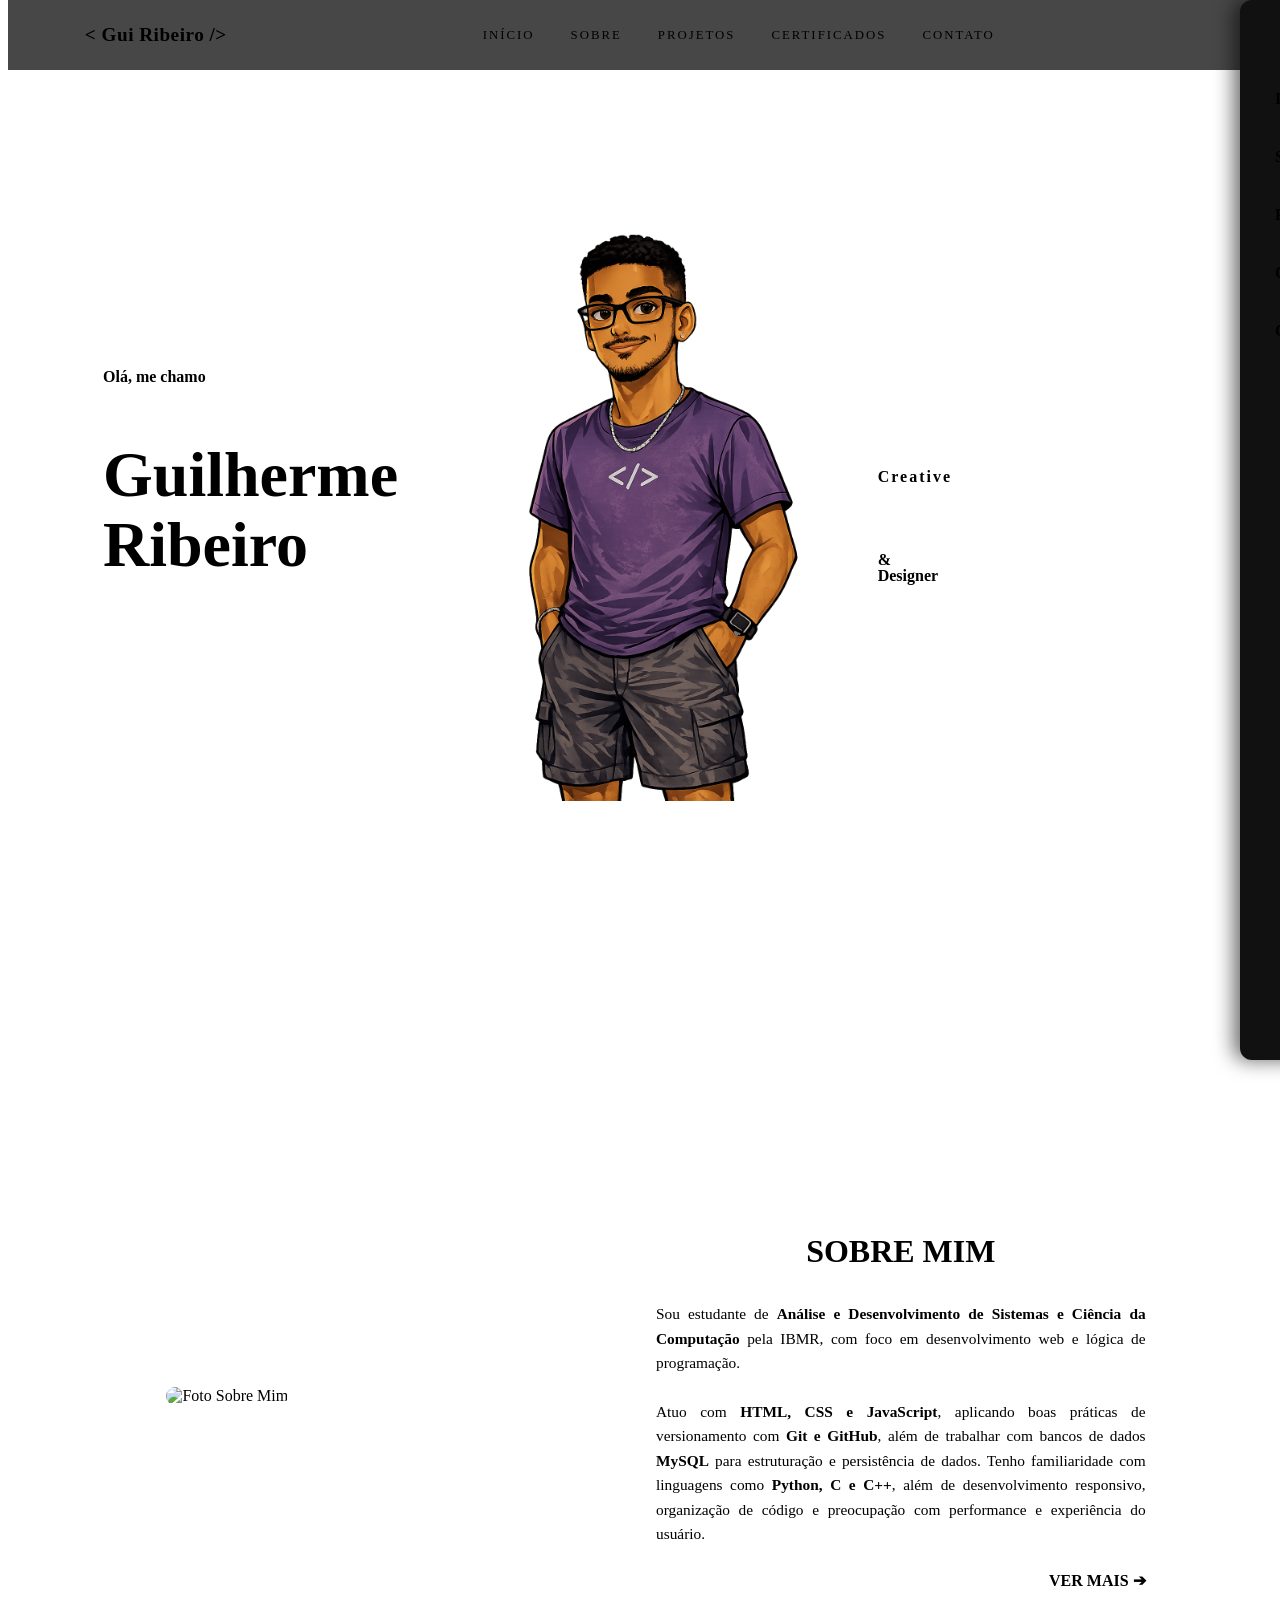
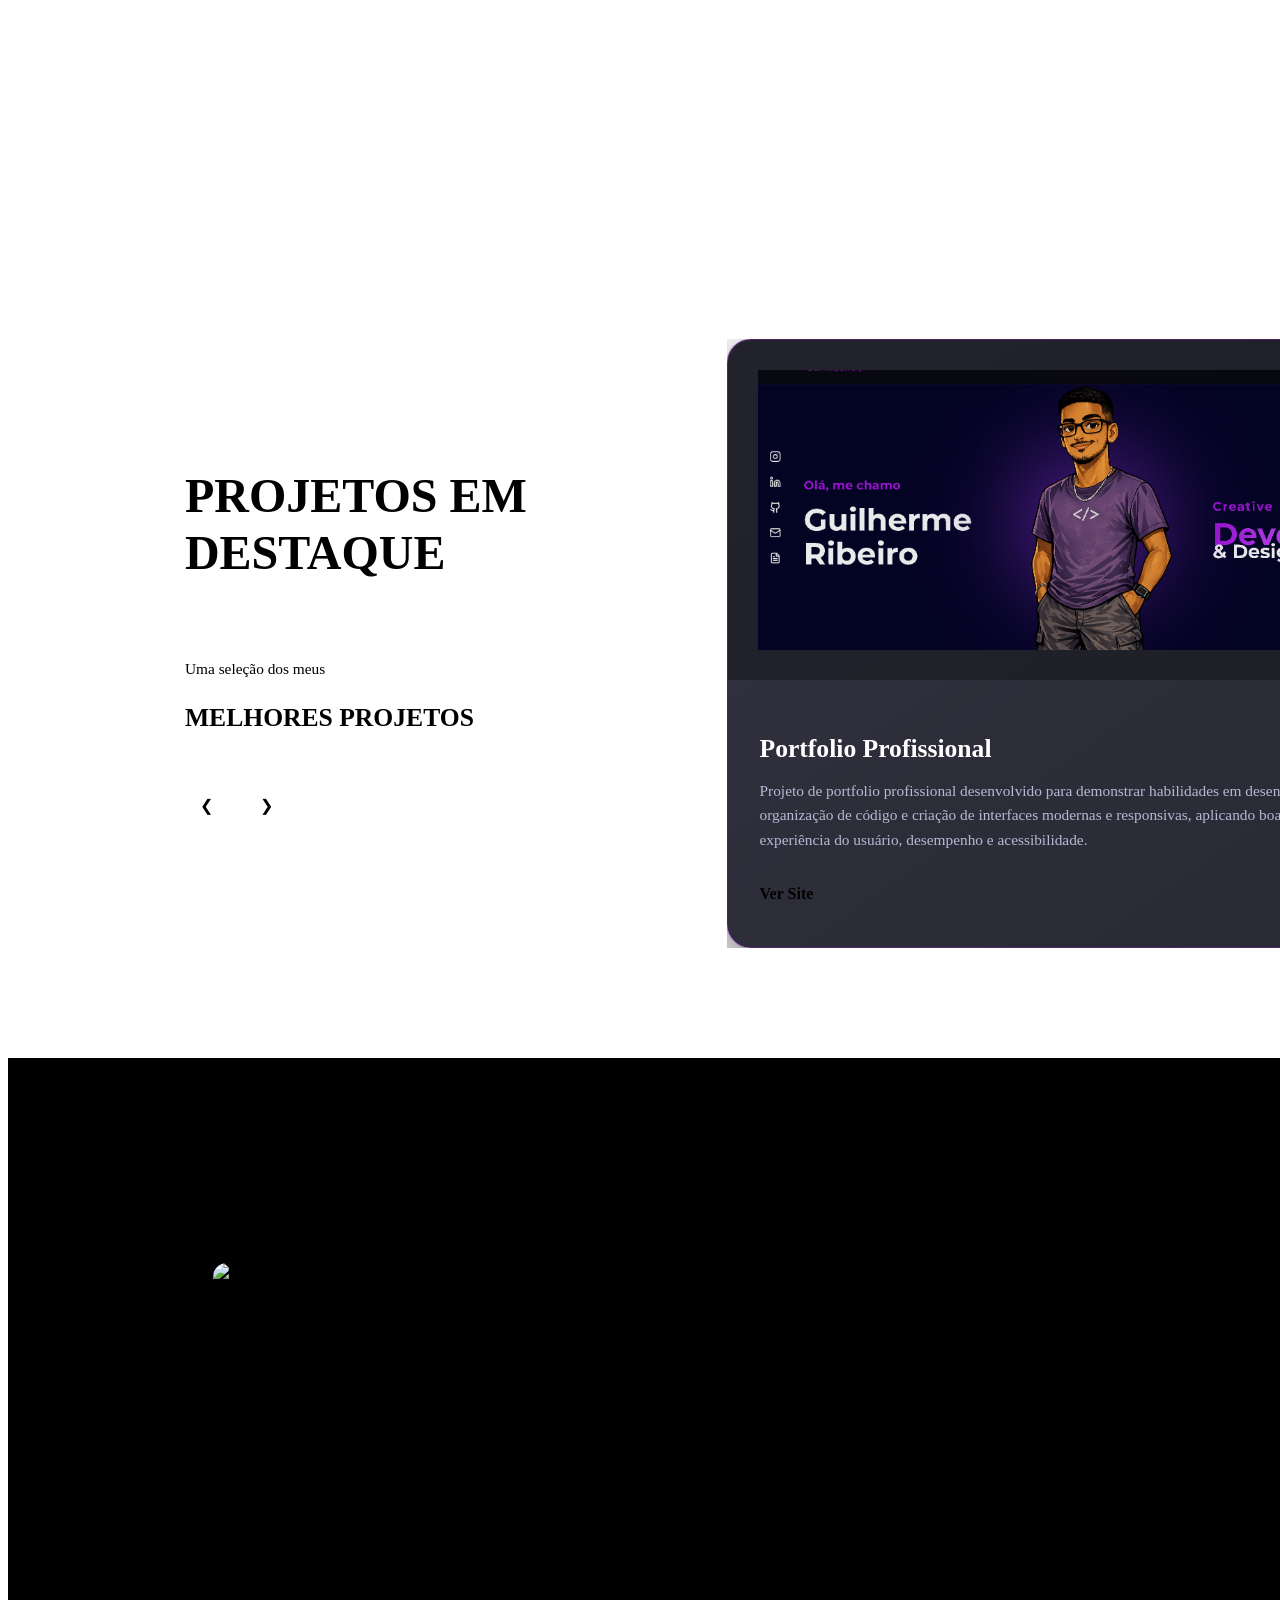
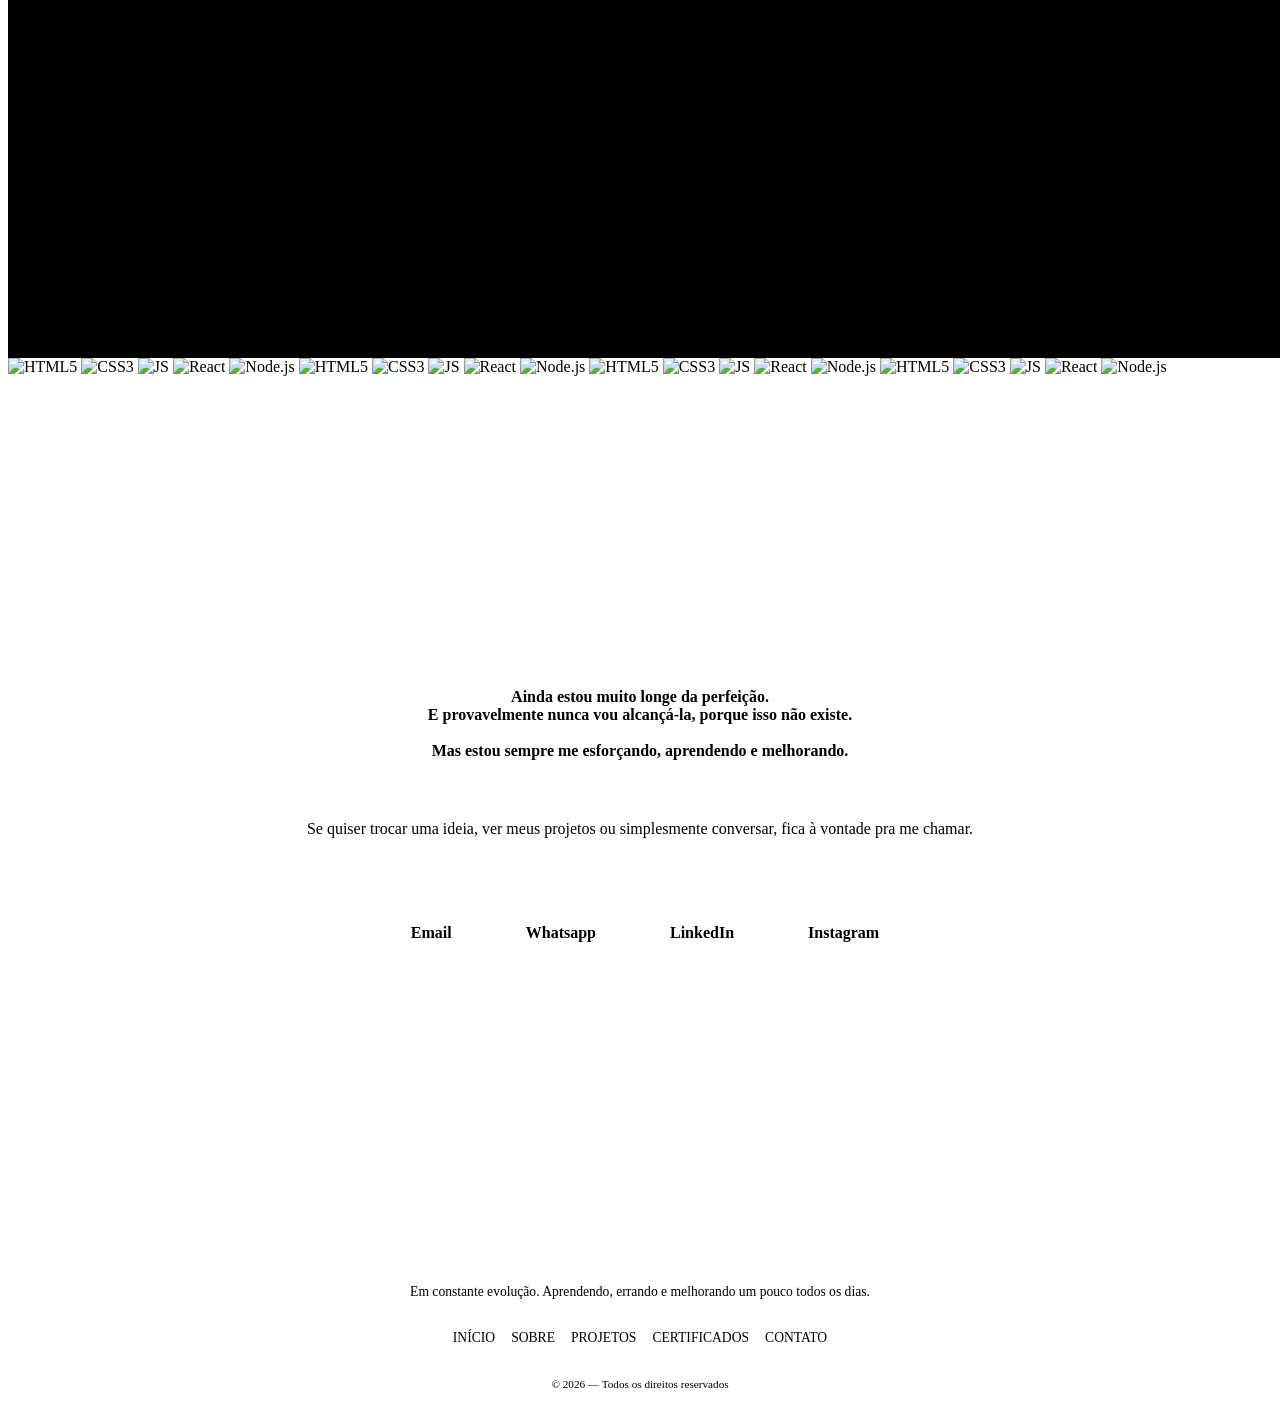
==== commit 482283cf: "Atualização de fotos" ====
--- a/index.html
+++ b/index.html
@@ -98,7 +98,7 @@
     <!-- CENTRO (IMAGEM) -->
     <div class="inicio_center">
       <div class="glow"></div>
-      <img src="assets/images/foto_home-removebg-preview.png" 
+      <img src="assets/images/foto-home.png" 
            alt="Guilherme Ribeiro" 
            class="inicio_img">
     </div>
@@ -255,14 +255,14 @@
             <div class="project-card">
 
   <div class="project-media">
-    <img src="assets/images/projeto_portfolio.png" alt="Projeto 1">
+    <img src="assets/images/portfolio-profissional.png" alt="Projeto 1">
   </div>
 
   <div class="project-content">
     <h3 class="project-title">Portfolio Profissional</h3>
 
     <p class="project-description">
-      Projeto desenvolvido para apresentar habilidades em desenvolvimento web, organização de código e construção de interfaces modernas e responsivas.
+      Projeto de portfolio profissional desenvolvido para demonstrar habilidades em desenvolvimento web, organização de código e criação de interfaces modernas e responsivas, aplicando boas práticas, foco em experiência do usuário, desempenho e acessibilidade.
     </p>
 
     <div class="project-actions">
@@ -279,19 +279,19 @@
             <div class="project-card">
 
   <div class="project-media">
-    <img src="assets/images/em_breve.png" alt="Projeto 2">
+    <img src="assets/images/explore_rio.png" alt="Projeto 2">
   </div>
 
   <div class="project-content">
-    <h3 class="project-title">Em Breve...</h3>
+    <h3 class="project-title">Explore Rio</h3>
 
     <p class="project-description">
-      Em Breve...
+O projeto apresenta os principais pontos turísticos do Rio de Janeiro, permitindo criar roteiros personalizados. Usuários podem filtrar por categoria, região, período e duração,tornando o planejamento de viagens intuitivo e visual.
     </p>
 
     <div class="project-actions">
-      <a href="#" class="btn-demo">Ver site</a>
-      <a href="#" class="btn-details">Detalhes →</a>
+      <a href="https://github.com/gui-ribcosta/ExploreRio" class="btn-demo">Ver site</a>
+      <a href="./projects/explore-rio.html" class="btn-details">Detalhes →</a>
     </div>
   </div>
 
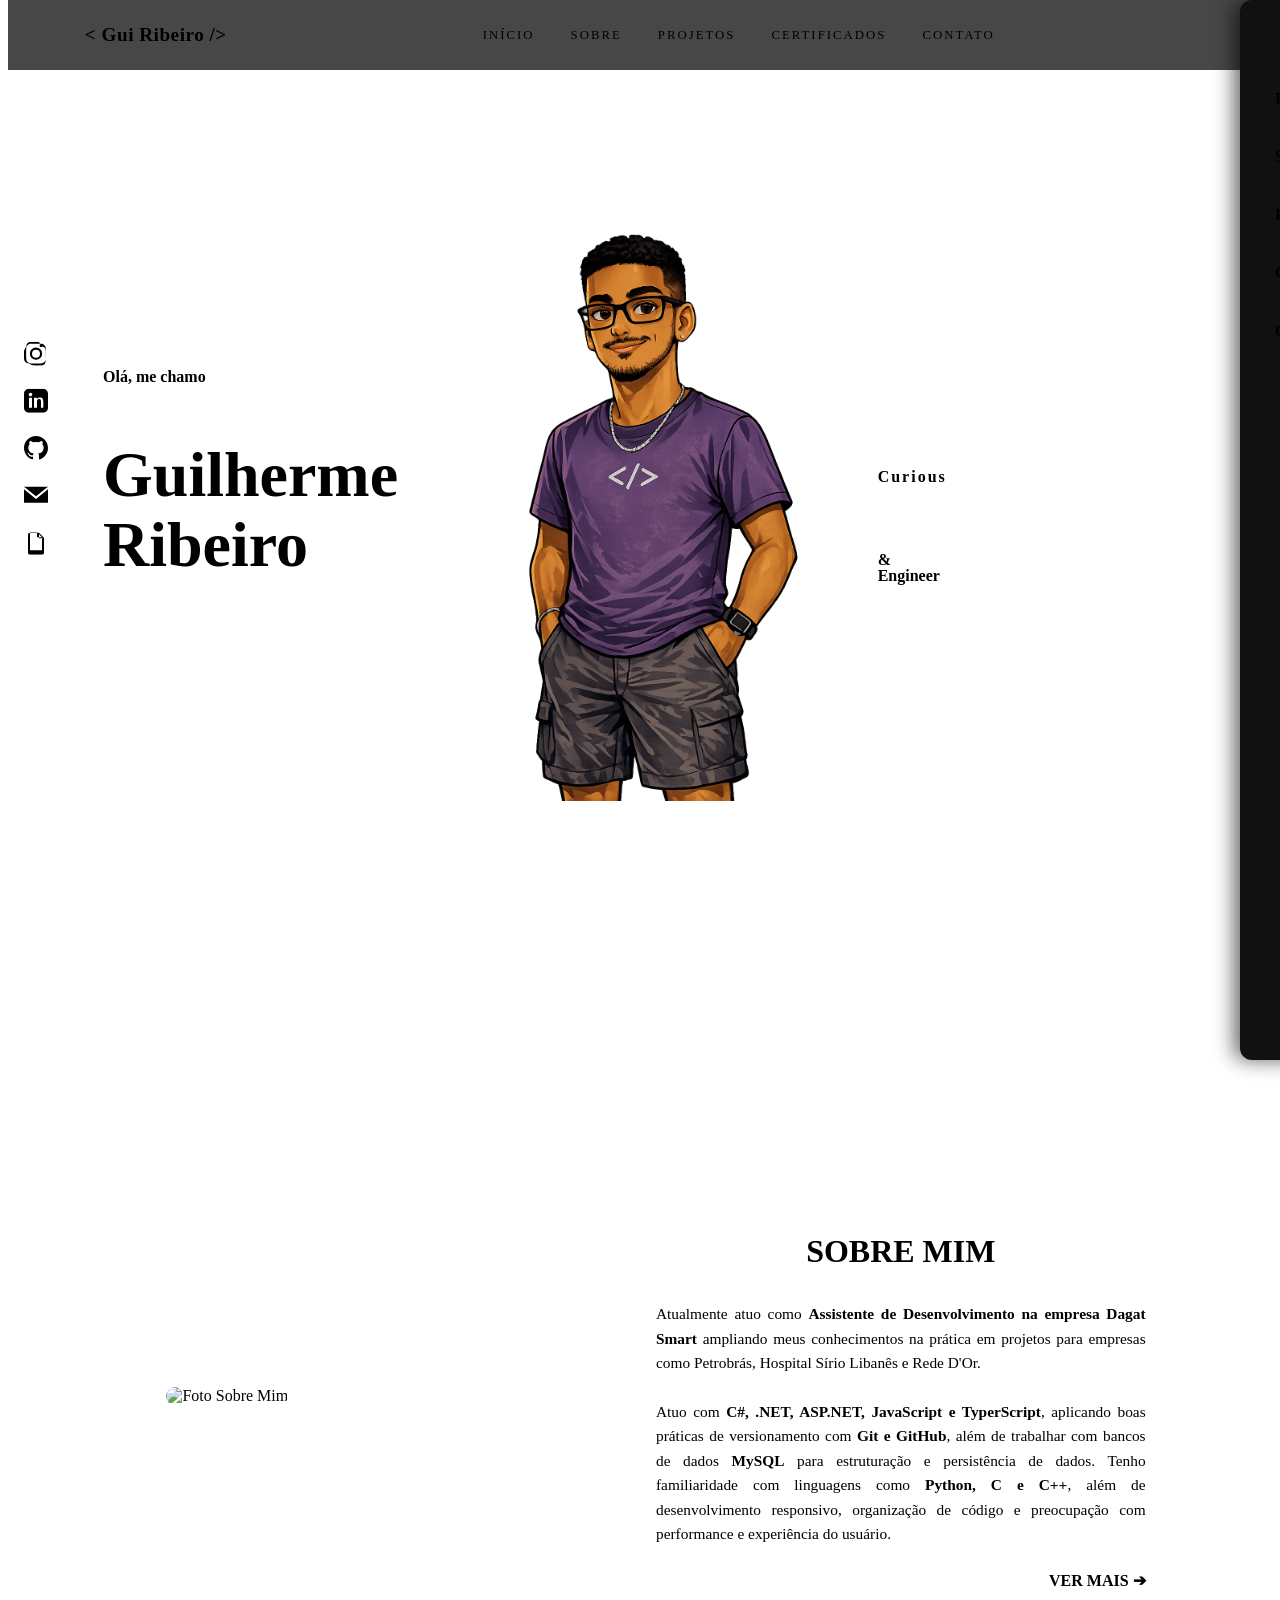
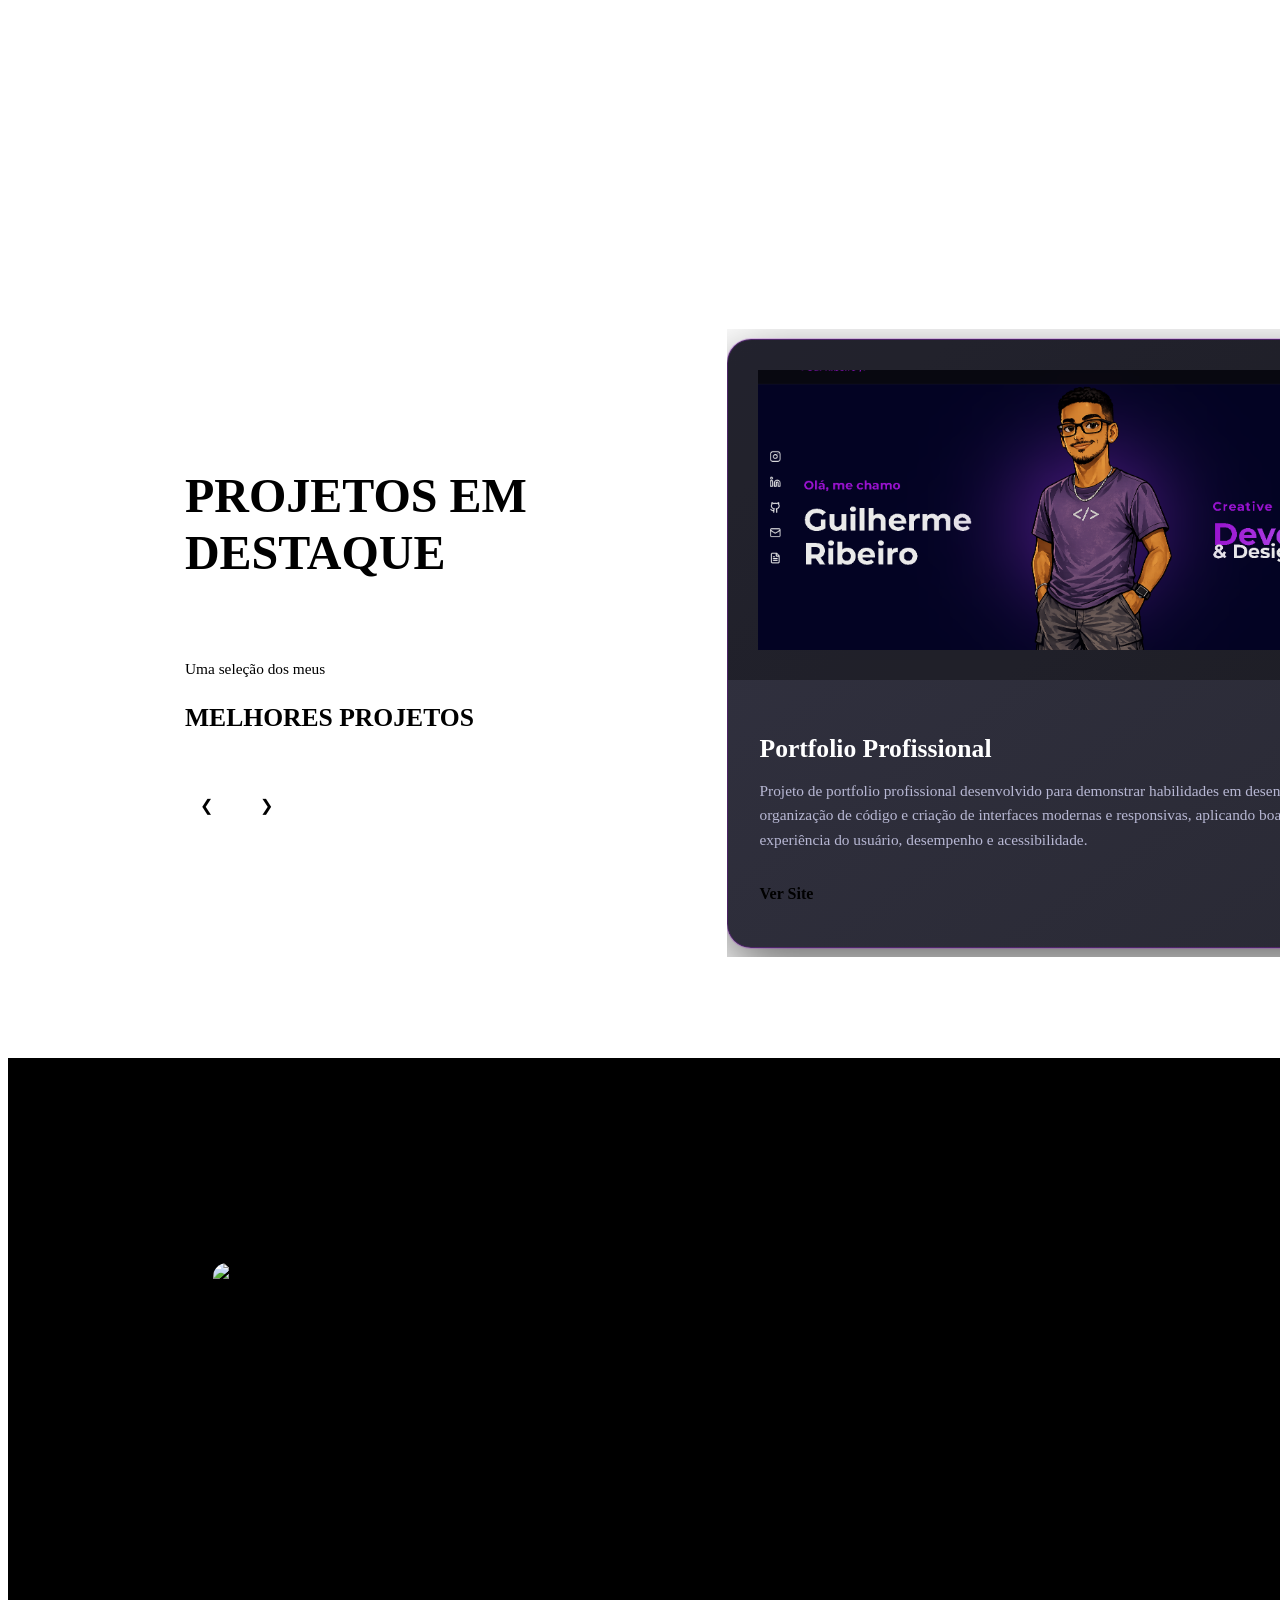
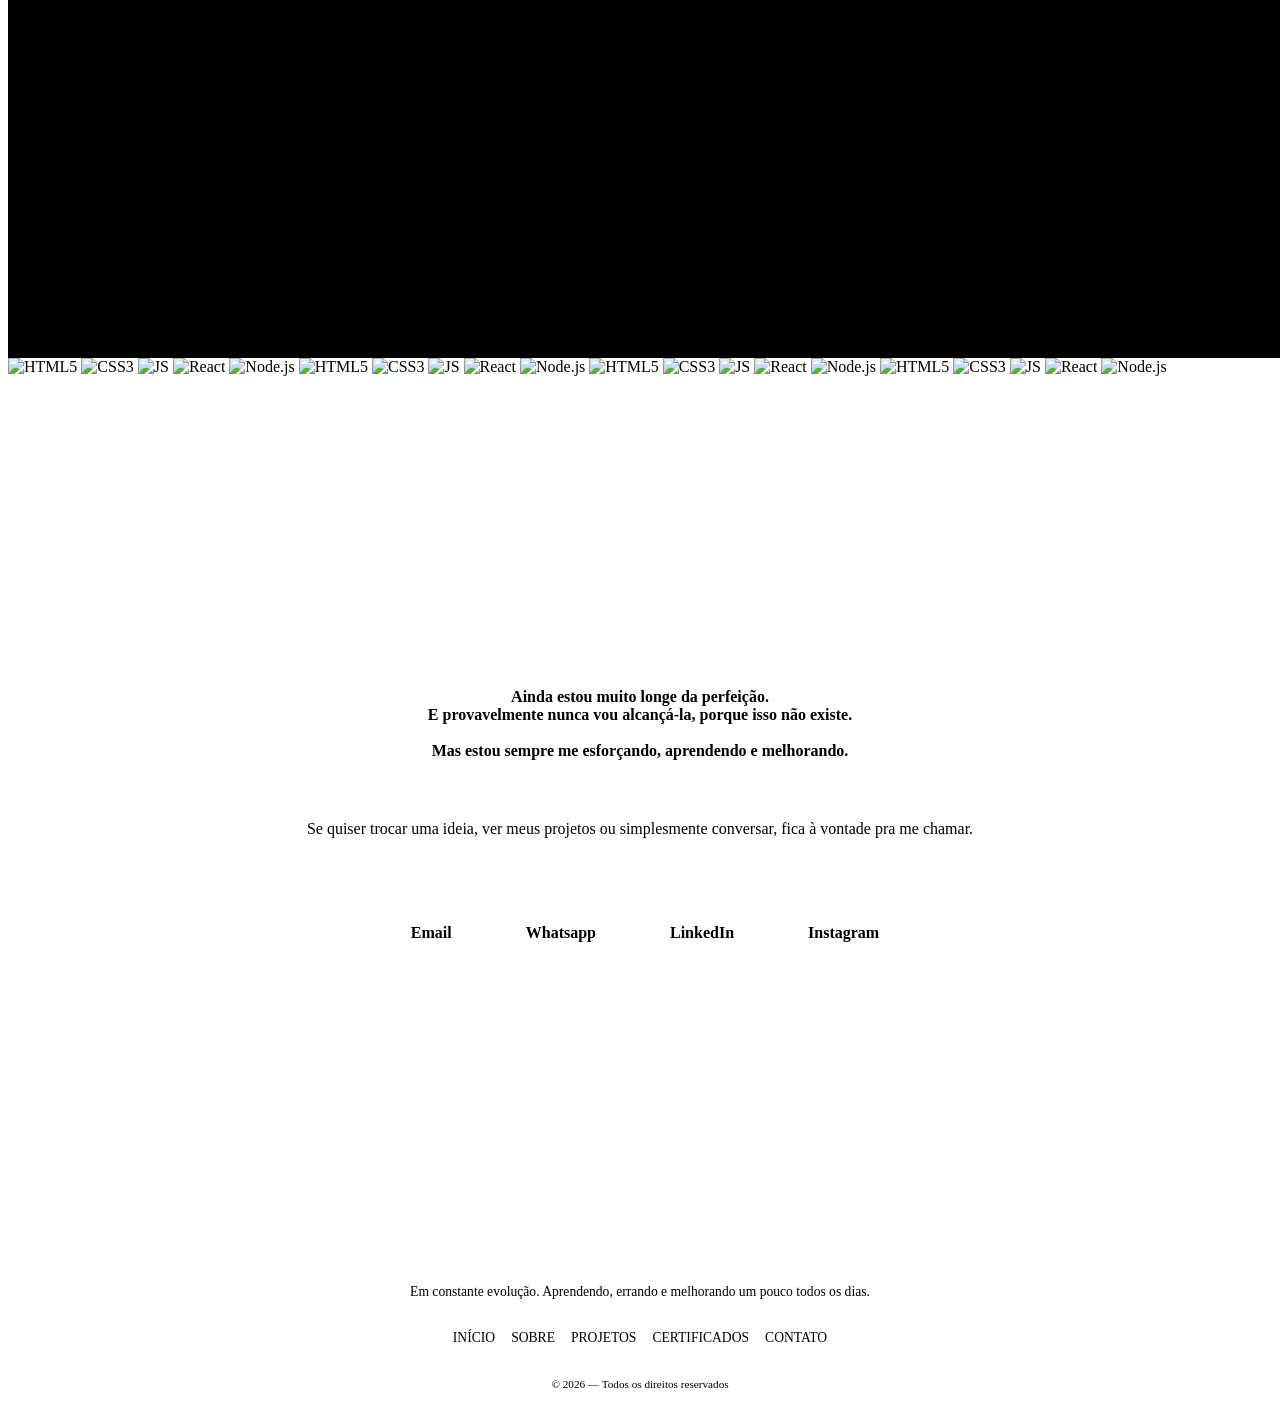
==== commit a66e68e0: "Atualização no currículo e informações pessoais, além de adiionar novo projeto e corrigir bug de ico" ====
--- a/index.html
+++ b/index.html
@@ -105,41 +105,53 @@
 
     <!-- DIREITA -->
 <div class="inicio_right">
-  <h3 class="inicio_split">Creative</h3>
+  <h3 class="inicio_split">Curious</h3>
 
   <div class="titulo_stack">
     <h1 class="stack_top">Developer</h1>
-    <h1 class="stack_bottom">& Designer</h1>
+    <h1 class="stack_bottom">& Engineer</h1>
   </div>
 </div>
 
-    <!-- REDES SOCIAIS -->
-    <div class="inicio_social">
-
-  <a href="https://instagram.com/gui_ribcosta" target="_blank"
-     class="inicio_social_link" data-tooltip="INSTAGRAM">
-     <i data-lucide="instagram"></i>
+<!-- REDES SOCIAIS -->
+<div class="inicio_social">
+
+  <!-- Instagram -->
+  <a href="https://instagram.com/gui_ribcosta" target="_blank" class="inicio_social_link" data-tooltip="INSTAGRAM">
+    <svg xmlns="http://www.w3.org/2000/svg" width="24" height="24" fill="currentColor" viewBox="0 0 24 24">
+      <path d="M12 2.163c3.204 0 3.584.012 4.849.07 1.366.062 2.633.333 3.608 1.308.975.975 1.246 2.242 1.308 3.608.058 1.265.07 1.645.07 4.849s-.012 3.584-.07 4.849c-.062 1.366-.333 2.633-1.308 3.608-.975.975-2.242 1.246-3.608 1.308-1.265.058-1.645.07-4.849.07s-3.584-.012-4.849-.07c-1.366-.062-2.633-.333-3.608-1.308-.975-.975-1.246-2.242-1.308-3.608C2.175 15.584 2.163 15.204 2.163 12s.012-3.584.07-4.849c.062-1.366.333-2.633 1.308-3.608.975-.975 2.242-1.246 3.608-1.308C8.416 2.175 8.796 2.163 12 2.163zm0-2.163C8.741 0 8.332.012 7.052.07 5.77.127 4.603.39 3.635 1.358 2.667 2.326 2.404 3.493 2.347 4.775.012 8.332 0 8.741 0 12c0 3.259.012 3.668.07 4.948.057 1.282.32 2.449 1.288 3.417.968.968 2.135 1.231 3.417 1.288C8.332 23.988 8.741 24 12 24s3.668-.012 4.948-.07c1.282-.057 2.449-.32 3.417-1.288.968-.968 1.231-2.135 1.288-3.417.058-1.28.07-1.689.07-4.948s-.012-3.668-.07-4.948c-.057-1.282-.32-2.449-1.288-3.417-.968-.968-2.135-1.231-3.417-1.288C15.668.012 15.259 0 12 0z"/>
+      <path d="M12 5.838a6.162 6.162 0 100 12.324 6.162 6.162 0 000-12.324zm0 10.162a3.999 3.999 0 110-7.998 3.999 3.999 0 010 7.998zm6.406-11.845a1.44 1.44 0 11-2.881 0 1.44 1.44 0 012.881 0z"/>
+    </svg>
   </a>
 
-  <a href="https://linkedin.com/in/guiribcosta" target="_blank"
-     class="inicio_social_link" data-tooltip="LINKEDIN">
-     <i data-lucide="linkedin"></i>
+  <!-- LinkedIn -->
+  <a href="https://linkedin.com/in/guiribcosta" target="_blank" class="inicio_social_link" data-tooltip="LINKEDIN">
+    <svg xmlns="http://www.w3.org/2000/svg" width="24" height="24" fill="currentColor" viewBox="0 0 24 24">
+      <path d="M19 0h-14c-2.761 0-5 2.239-5 5v14c0 2.761 2.239 5 5 5h14c2.762 0 5-2.239 5-5v-14c0-2.761-2.238-5-5-5zm-11 19h-3v-10h3v10zm-1.5-11.268c-.966 0-1.75-.79-1.75-1.764s.784-1.764 1.75-1.764 1.75.79 1.75 1.764-.784 1.764-1.75 1.764zm13.5 11.268h-3v-5.604c0-1.337-.026-3.063-1.866-3.063-1.867 0-2.153 1.459-2.153 2.967v5.7h-3v-10h2.881v1.367h.041c.401-.761 1.379-1.562 2.838-1.562 3.036 0 3.598 2 3.598 4.599v5.596z"/>
+    </svg>
   </a>
 
-  <a href="https://github.com/gui-ribcosta" target="_blank"
-     class="inicio_social_link" data-tooltip="GITHUB">
-     <i data-lucide="github"></i>
+  <!-- GitHub -->
+  <a href="https://github.com/gui-ribcosta" target="_blank" class="inicio_social_link" data-tooltip="GITHUB">
+    <svg xmlns="http://www.w3.org/2000/svg" width="24" height="24" fill="currentColor" viewBox="0 0 24 24">
+      <path d="M12 .297c-6.63 0-12 5.373-12 12 0 5.303 3.438 9.8 8.205 11.387.6.113.82-.258.82-.577 0-.285-.01-1.04-.015-2.04-3.338.724-4.042-1.416-4.042-1.416-.546-1.387-1.333-1.756-1.333-1.756-1.089-.744.084-.729.084-.729 1.205.084 1.84 1.236 1.84 1.236 1.07 1.835 2.807 1.304 3.492.997.108-.775.418-1.305.762-1.605-2.665-.3-5.467-1.333-5.467-5.93 0-1.31.465-2.382 1.235-3.222-.123-.303-.536-1.523.117-3.176 0 0 1.008-.322 3.301 1.23a11.5 11.5 0 013.003-.403c1.02.005 2.045.138 3.003.403 2.291-1.552 3.297-1.23 3.297-1.23.655 1.653.242 2.873.119 3.176.77.84 1.234 1.912 1.234 3.222 0 4.61-2.807 5.625-5.479 5.921.429.372.823 1.102.823 2.222 0 1.606-.014 2.898-.014 3.293 0 .319.216.694.825.576C20.565 22.092 24 17.592 24 12.297c0-6.627-5.373-12-12-12"/>
+    </svg>
   </a>
 
-  <a href="mailto:grcm171914@gmail.com"
-     class="inicio_social_link" data-tooltip="E-MAIL">
-     <i data-lucide="mail"></i>
+  <!-- E-mail -->
+  <a href="mailto:grcm171914@gmail.com" class="inicio_social_link" data-tooltip="E-MAIL">
+    <svg xmlns="http://www.w3.org/2000/svg" width="24" height="24" fill="currentColor" viewBox="0 0 24 24">
+      <path d="M12 12.713l11.985-9.713h-23.97l11.985 9.713zm0 2.574l-12-9.713v13.426h24v-13.426l-12 9.713z"/>
+    </svg>
   </a>
 
-  <a href="curriculo.html"
-     class="inicio_social_link" data-tooltip="CURRÍCULO">
-     <i data-lucide="file-text"></i>
+  <!-- Currículo -->
+  <a href="curriculo.html" class="inicio_social_link" data-tooltip="CURRÍCULO">
+    <svg xmlns="http://www.w3.org/2000/svg" width="24" height="24" fill="currentColor" viewBox="0 0 24 24">
+      <path d="M6 2h9l5 5v15c0 1.104-.896 2-2 2h-12c-1.104 0-2-.896-2-2v-18c0-1.104.896-2 2-2zm9 1.5v4h4l-4-4zm-9 16h12v-13h-5v-5h-7v18z"/>
+    </svg>
   </a>
+
 </div>
 
   </div>
@@ -172,14 +184,14 @@
   </div>
 
   <p class="resumo-text">
-    Sou estudante de 
-    <span class="destaque"><strong>Análise e Desenvolvimento de Sistemas e Ciência da Computação</strong></span> 
-    pela IBMR, com foco em desenvolvimento web e lógica de programação.
+    Atualmente atuo como 
+    <span class="destaque"><strong>Assistente de Desenvolvimento na empresa Dagat Smart</strong></span> 
+    ampliando meus conhecimentos na prática em projetos para empresas como Petrobrás, Hospital Sírio Libanês e Rede D'Or.
   </p>
 
   <p class="resumo-text">
     Atuo com 
-    <span class="destaque"><strong>HTML, CSS e JavaScript</strong></span>, 
+    <span class="destaque"><strong>C#, .NET, ASP.NET, JavaScript e TyperScript</strong></span>, 
     aplicando boas práticas de versionamento com 
     <span class="destaque"><strong>Git e GitHub</strong></span>, 
     além de trabalhar com bancos de dados 
@@ -286,7 +298,7 @@
     <h3 class="project-title">Explore Rio</h3>
 
     <p class="project-description">
-O projeto apresenta os principais pontos turísticos do Rio de Janeiro, permitindo criar roteiros personalizados. Usuários podem filtrar por categoria, região, período e duração,tornando o planejamento de viagens intuitivo e visual.
+O projeto apresenta os principais pontos turísticos do Rio de Janeiro, permitindo criar roteiros personalizados. Usuários podem filtrar por categoria, região, período e duração,tornando o planejamento de viagens intuitivo e visual. Além disso, os visitantes terão dicas personalizadas para cada ponto, feitas por guias turísticos.
     </p>
 
     <div class="project-actions">
@@ -303,19 +315,19 @@
             <div class="project-card">
 
   <div class="project-media">
-    <img src="assets/images/em_breve.png" alt="Projeto 13">
+    <img src="assets/images/rooms.png" alt="Projeto 13">
   </div>
 
   <div class="project-content">
-    <h3 class="project-title">Em Breve...</h3>
+    <h3 class="project-title">MeetingRoomSystem</h3>
 
     <p class="project-description">
-      Em Breve...
+      Sistema web completo para gerenciamento de salas de reunião, com controle de participantes por códigos de acesso únicos. Ele permite criar, listar e deletar salas, adicionar participantes, gerar códigos únicos e controlar o acesso de forma prática.
     </p>
 
     <div class="project-actions">
-      <a href="#" class="btn-demo">Ver Site</a>
-      <a href="#" class="btn-details">Detalhes →</a>
+      <a href="https://github.com/gui-ribcosta/MeetingRoomSystem" class="btn-demo">Ver Site</a>
+      <a href="./projects/rooms.html" class="btn-details">Detalhes →</a>
     </div>
   </div>
 
@@ -553,6 +565,7 @@
 
 <!-- Lucide primeiro -->
 <script src="https://unpkg.com/lucide@latest" defer></script>
+<script>lucide.replace();</script>
 
 <!-- Seus JS depois -->
 <script src="scripts/components.js"></script>
--- a/styles/pages.css
+++ b/styles/pages.css
@@ -615,6 +615,11 @@
 .desenvolvimento {
   background: rgba(0, 102, 255, 0.2);
   color: #26e404;
+}
+
+.concluido {
+  background: rgba(0, 102, 255, 0.2);
+  color: #047fe4;
 }
 
 /* ===============================
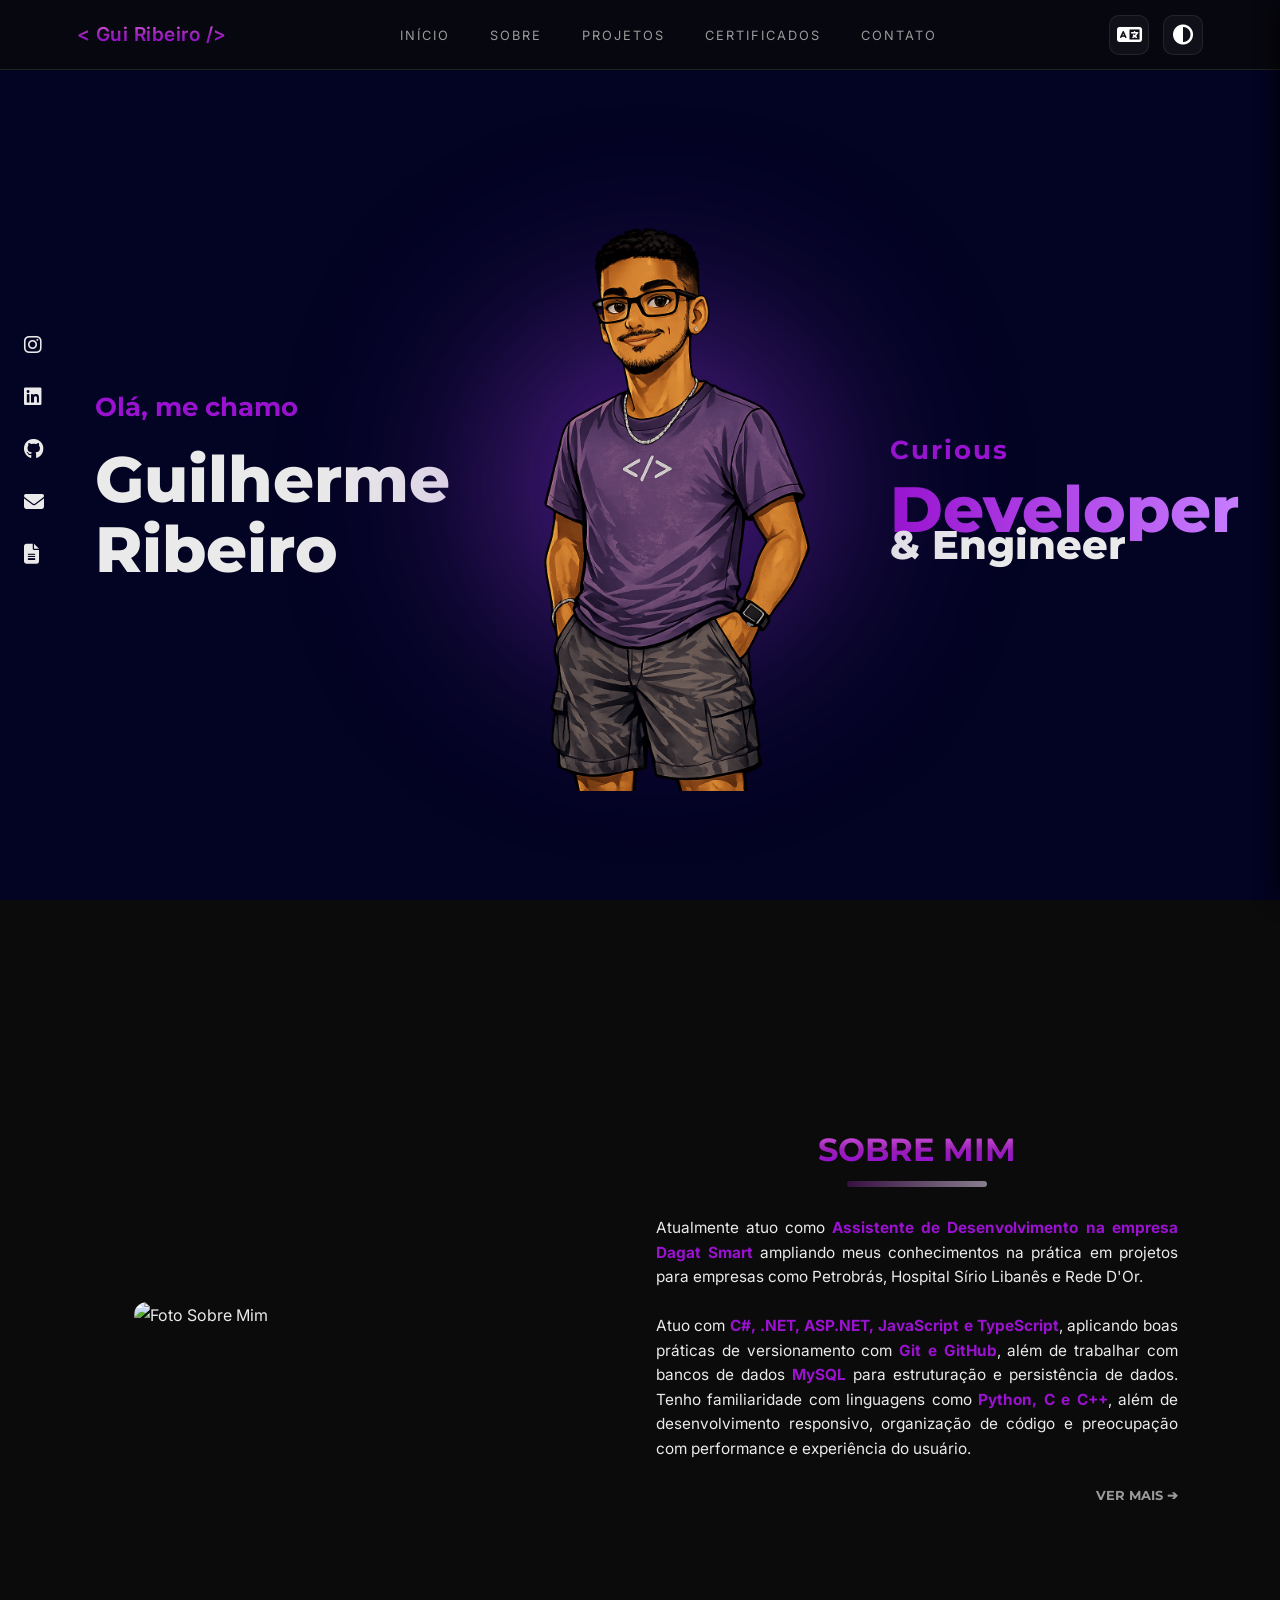
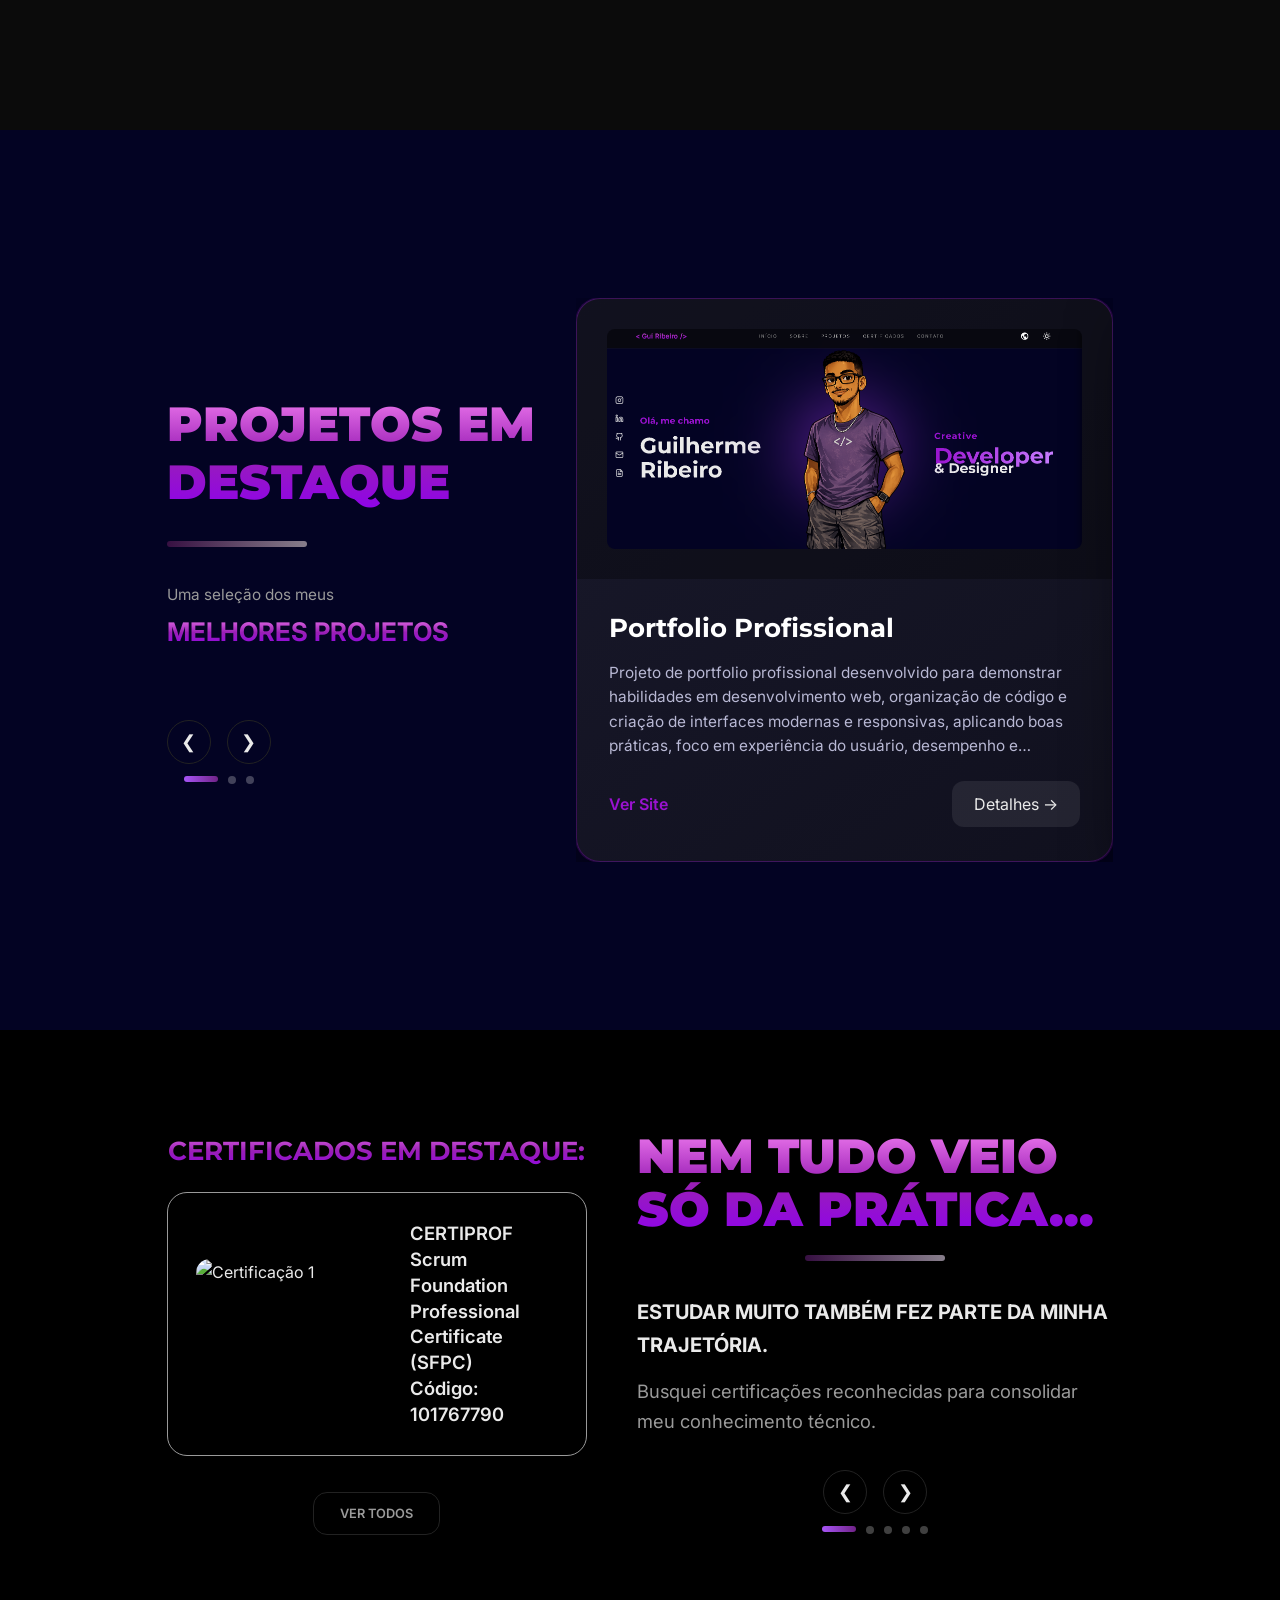
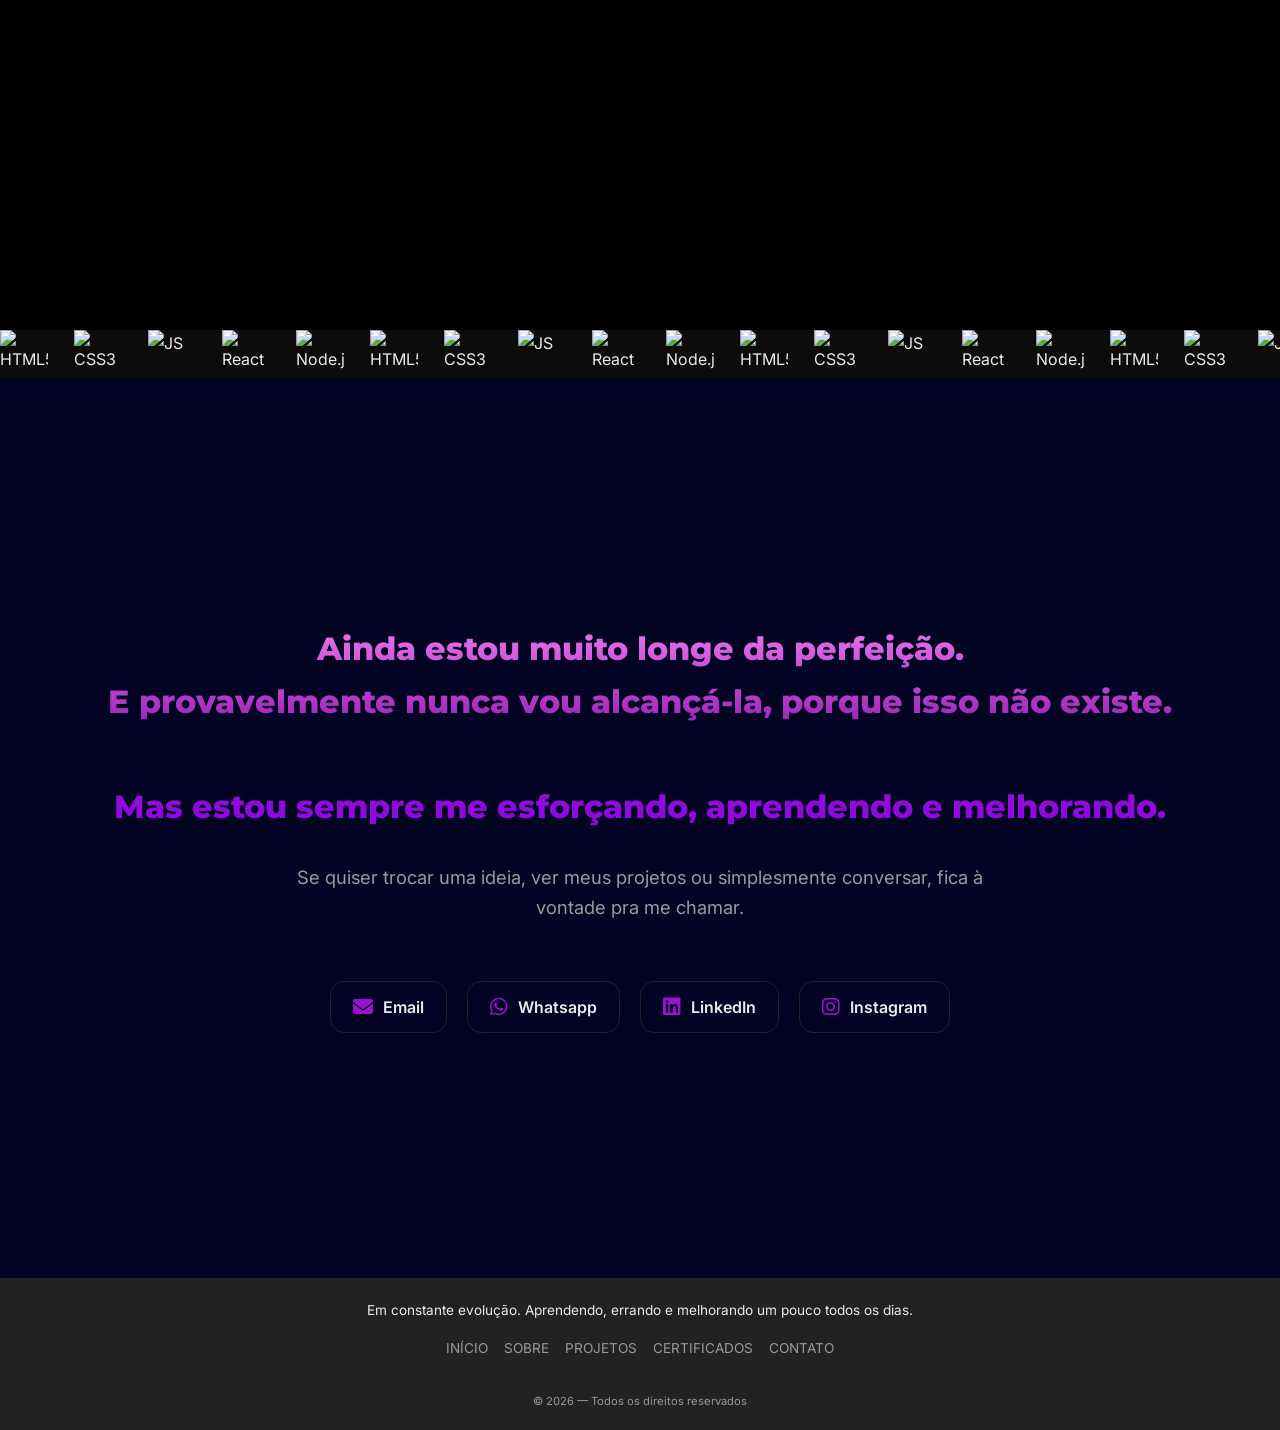
==== commit 15c52fe3: "Adição de tradução para o inglês, exclusão de duplicidades e melhora na responsividade e icons" ====
--- a/index.html
+++ b/index.html
@@ -1,65 +1,70 @@
-  <!DOCTYPE html>
-  <html lang="pt-BR">
-  <head>
-      <meta charset="UTF-8">
-      <meta name="viewport" content="width=device-width, initial-scale=1.0">
-      <title>Guilherme Ribeiro</title>
-
-      <link rel="stylesheet" href="styles/global.css">
-      <link rel="stylesheet" href="styles/layout.css">
-      <link rel="stylesheet" href="styles/components.css">
-      <link rel="stylesheet" href="styles/sections.css">
-      <link rel="stylesheet" href="styles/pages.css">
-
-      <link href="https://fonts.googleapis.com/css2?family=Montserrat:wght@600;700&family=Inter:wght@400;500&display=swap" rel="stylesheet">
-
-      <link href='https://unpkg.com/boxicons@2.1.4/css/boxicons.min.css' rel='stylesheet'>
-
-      <link rel="stylesheet" href="https://cdnjs.cloudflare.com/ajax/libs/font-awesome/6.4.0/css/all.min.css">
-
-
-  </head>
-
-  <body>
-
-    <div class="stars"></div>
-
-    
-      
+<!DOCTYPE html>
+<html lang="pt-BR">
+
+<head>
+  <meta charset="UTF-8">
+  <meta name="viewport" content="width=device-width, initial-scale=1.0">
+  <title>Guilherme Ribeiro</title>
+  <meta name="referrer" content="strict-origin-when-cross-origin">
+
+  <link rel="stylesheet" href="styles/global.css">
+  <link rel="stylesheet" href="styles/layout.css">
+  <link rel="stylesheet" href="styles/components.css">
+  <link rel="stylesheet" href="styles/sections.css">
+  <link rel="stylesheet" href="styles/pages.css">
+
+  <link href="https://fonts.googleapis.com/css2?family=Montserrat:wght@600;700&family=Inter:wght@400;500&display=swap"
+    rel="stylesheet">
+
+  <link rel="stylesheet" href="https://cdnjs.cloudflare.com/ajax/libs/font-awesome/6.4.0/css/all.min.css"
+    integrity="sha512-iecdLmaskl7CVkqkXNQ/ZH/XLlvWZOJyj7Yy7tcenmpD1ypASozpmT/E0iPtmFIB46ZmdtAc9eNBvH0H/ZpiBw=="
+    crossorigin="anonymous" referrerpolicy="no-referrer">
+
+
+</head>
+
+<body>
+
+  <div class="stars"></div>
+
+
+
   <!-- ================= HEADER ================= -->
 
 
   <header class="header reveal">
-      <button class="mobile-toggle" id="mobileToggle">☰</button>
 
     <!-- ESQUERDA -->
     <div class="header-left">
-      <div class="logo text-gradient"> <span><</span> Gui Ribeiro /> </div>
-    </div>
-
-    <!-- CENTRO -->
-    <nav class="nav header-center">
-      <a href="#inicio">INÍCIO</a>
-      <a href="#sobre">SOBRE</a>
-      <a href="#projetos">PROJETOS</a>
-      <a href="#certificados">CERTIFICADOS</a>
-      <a href="#contato">CONTATO</a>
-    </nav>
-
-    <!-- DIREITA -->
-  <div class="header-right">
-    <!-- BOTÃO TRADUÇÃO -->
-    <button class="lang-toggle" id="langToggle">
-      <i class='bx bx-world'></i>
-      <span class="lang-tooltip">EM BREVE...</span>
-    </button>
-
-    <!-- BOTÃO TEMA -->
-    <button class="theme-toggle" id="themeToggle">
-      <i class='bx bx-sun'></i>
-      <span class="theme-tooltip">EM BREVE...</span>
-    </button>
-  </div>
+      <div class="logo text-gradient"><span>&lt; </span>Gui Ribeiro /&gt;</div>
+    </div>
+
+    <!-- CENTRO: links de navegação -->
+    <div class="header-center">
+      <nav class="nav">
+        <a href="#inicio" data-i18n="nav_inicio">INÍCIO</a>
+        <a href="#sobre" data-i18n="nav_sobre">SOBRE</a>
+        <a href="#projetos" data-i18n="nav_projetos">PROJETOS</a>
+        <a href="#certificados" data-i18n="nav_certificados">CERTIFICADOS</a>
+        <a href="#contato" data-i18n="nav_contato">CONTATO</a>
+      </nav>
+    </div>
+
+    <!-- DIREITA: ícones + toggle mobile -->
+    <div class="header-right">
+      <button class="lang-toggle" id="langToggle" aria-label="Toggle language">
+        <i class="fa-solid fa-language"></i>
+        <span class="lang-tooltip">TRANSLATE TO ENGLISH</span>
+      </button>
+      <button class="theme-toggle" id="themeToggle" aria-label="Toggle theme">
+        <i class="fa-solid fa-circle-half-stroke"></i>
+        <span class="theme-tooltip" data-i18n="theme_tooltip">EM BREVE...</span>
+      </button>
+      <button class="mobile-toggle" id="mobileToggle" aria-label="Abrir menu">
+        <i class="fa-solid fa-bars"></i>
+      </button>
+    </div>
+
   </header>
 
 
@@ -67,145 +72,141 @@
   <div class="overlay" id="overlay"></div>
 
   <!-- ================= MENU MOBILE ================= -->
-  <nav class="mobile-nav" id="mobileNav" >
-
-      <!-- Botão de fechar -->
-  <button class="close-mobile-nav" id="closeMobileNav">
-    <i class="fa-solid fa-xmark"></i>
-  </button>
-    <a href="#inicio">INÍCIO</a>
-    <a href="#sobre">SOBRE</a>
-    <a href="#projetos">PROJETOS</a>
-    <a href="#certificados">CERTIFICADOS</a>
-    <a href="#contato">CONTATO</a>
-
+  <nav class="mobile-nav" id="mobileNav">
+    <button class="close-mobile-nav" id="closeMobileNav">
+      <i class="fa-solid fa-xmark"></i>
+    </button>
+    <a href="#inicio" data-i18n="nav_inicio">INÍCIO</a>
+    <a href="#sobre" data-i18n="nav_sobre">SOBRE</a>
+    <a href="#projetos" data-i18n="nav_projetos">PROJETOS</a>
+    <a href="#certificados" data-i18n="nav_certificados">CERTIFICADOS</a>
+    <a href="#contato" data-i18n="nav_contato">CONTATO</a>
   </nav>
 
 
-<!-- ================= INÍCIO ================= -->
-
-<section id="inicio" class="inicio">
-  <div class="inicio_container">
-
-    <!-- ESQUERDA -->
-    <div class="inicio_left">
-      <h3 class="inicio_greeting">Olá, me chamo</h3>
-      <h1 class="inicio_name">
-        <span>Guilherme <br>Ribeiro</span>
-      </h1>
-    </div>
-
-    <!-- CENTRO (IMAGEM) -->
-    <div class="inicio_center">
-      <div class="glow"></div>
-      <img src="assets/images/foto-home.png" 
-           alt="Guilherme Ribeiro" 
-           class="inicio_img">
-    </div>
-
-    <!-- DIREITA -->
-<div class="inicio_right">
-  <h3 class="inicio_split">Curious</h3>
-
-  <div class="titulo_stack">
-    <h1 class="stack_top">Developer</h1>
-    <h1 class="stack_bottom">& Engineer</h1>
-  </div>
-</div>
-
-<!-- REDES SOCIAIS -->
-<div class="inicio_social">
-
-  <!-- Instagram -->
-  <a href="https://instagram.com/gui_ribcosta" target="_blank" class="inicio_social_link" data-tooltip="INSTAGRAM">
-    <svg xmlns="http://www.w3.org/2000/svg" width="24" height="24" fill="currentColor" viewBox="0 0 24 24">
-      <path d="M12 2.163c3.204 0 3.584.012 4.849.07 1.366.062 2.633.333 3.608 1.308.975.975 1.246 2.242 1.308 3.608.058 1.265.07 1.645.07 4.849s-.012 3.584-.07 4.849c-.062 1.366-.333 2.633-1.308 3.608-.975.975-2.242 1.246-3.608 1.308-1.265.058-1.645.07-4.849.07s-3.584-.012-4.849-.07c-1.366-.062-2.633-.333-3.608-1.308-.975-.975-1.246-2.242-1.308-3.608C2.175 15.584 2.163 15.204 2.163 12s.012-3.584.07-4.849c.062-1.366.333-2.633 1.308-3.608.975-.975 2.242-1.246 3.608-1.308C8.416 2.175 8.796 2.163 12 2.163zm0-2.163C8.741 0 8.332.012 7.052.07 5.77.127 4.603.39 3.635 1.358 2.667 2.326 2.404 3.493 2.347 4.775.012 8.332 0 8.741 0 12c0 3.259.012 3.668.07 4.948.057 1.282.32 2.449 1.288 3.417.968.968 2.135 1.231 3.417 1.288C8.332 23.988 8.741 24 12 24s3.668-.012 4.948-.07c1.282-.057 2.449-.32 3.417-1.288.968-.968 1.231-2.135 1.288-3.417.058-1.28.07-1.689.07-4.948s-.012-3.668-.07-4.948c-.057-1.282-.32-2.449-1.288-3.417-.968-.968-2.135-1.231-3.417-1.288C15.668.012 15.259 0 12 0z"/>
-      <path d="M12 5.838a6.162 6.162 0 100 12.324 6.162 6.162 0 000-12.324zm0 10.162a3.999 3.999 0 110-7.998 3.999 3.999 0 010 7.998zm6.406-11.845a1.44 1.44 0 11-2.881 0 1.44 1.44 0 012.881 0z"/>
-    </svg>
-  </a>
-
-  <!-- LinkedIn -->
-  <a href="https://linkedin.com/in/guiribcosta" target="_blank" class="inicio_social_link" data-tooltip="LINKEDIN">
-    <svg xmlns="http://www.w3.org/2000/svg" width="24" height="24" fill="currentColor" viewBox="0 0 24 24">
-      <path d="M19 0h-14c-2.761 0-5 2.239-5 5v14c0 2.761 2.239 5 5 5h14c2.762 0 5-2.239 5-5v-14c0-2.761-2.238-5-5-5zm-11 19h-3v-10h3v10zm-1.5-11.268c-.966 0-1.75-.79-1.75-1.764s.784-1.764 1.75-1.764 1.75.79 1.75 1.764-.784 1.764-1.75 1.764zm13.5 11.268h-3v-5.604c0-1.337-.026-3.063-1.866-3.063-1.867 0-2.153 1.459-2.153 2.967v5.7h-3v-10h2.881v1.367h.041c.401-.761 1.379-1.562 2.838-1.562 3.036 0 3.598 2 3.598 4.599v5.596z"/>
-    </svg>
-  </a>
-
-  <!-- GitHub -->
-  <a href="https://github.com/gui-ribcosta" target="_blank" class="inicio_social_link" data-tooltip="GITHUB">
-    <svg xmlns="http://www.w3.org/2000/svg" width="24" height="24" fill="currentColor" viewBox="0 0 24 24">
-      <path d="M12 .297c-6.63 0-12 5.373-12 12 0 5.303 3.438 9.8 8.205 11.387.6.113.82-.258.82-.577 0-.285-.01-1.04-.015-2.04-3.338.724-4.042-1.416-4.042-1.416-.546-1.387-1.333-1.756-1.333-1.756-1.089-.744.084-.729.084-.729 1.205.084 1.84 1.236 1.84 1.236 1.07 1.835 2.807 1.304 3.492.997.108-.775.418-1.305.762-1.605-2.665-.3-5.467-1.333-5.467-5.93 0-1.31.465-2.382 1.235-3.222-.123-.303-.536-1.523.117-3.176 0 0 1.008-.322 3.301 1.23a11.5 11.5 0 013.003-.403c1.02.005 2.045.138 3.003.403 2.291-1.552 3.297-1.23 3.297-1.23.655 1.653.242 2.873.119 3.176.77.84 1.234 1.912 1.234 3.222 0 4.61-2.807 5.625-5.479 5.921.429.372.823 1.102.823 2.222 0 1.606-.014 2.898-.014 3.293 0 .319.216.694.825.576C20.565 22.092 24 17.592 24 12.297c0-6.627-5.373-12-12-12"/>
-    </svg>
-  </a>
-
-  <!-- E-mail -->
-  <a href="mailto:grcm171914@gmail.com" class="inicio_social_link" data-tooltip="E-MAIL">
-    <svg xmlns="http://www.w3.org/2000/svg" width="24" height="24" fill="currentColor" viewBox="0 0 24 24">
-      <path d="M12 12.713l11.985-9.713h-23.97l11.985 9.713zm0 2.574l-12-9.713v13.426h24v-13.426l-12 9.713z"/>
-    </svg>
-  </a>
-
-  <!-- Currículo -->
-  <a href="curriculo.html" class="inicio_social_link" data-tooltip="CURRÍCULO">
-    <svg xmlns="http://www.w3.org/2000/svg" width="24" height="24" fill="currentColor" viewBox="0 0 24 24">
-      <path d="M6 2h9l5 5v15c0 1.104-.896 2-2 2h-12c-1.104 0-2-.896-2-2v-18c0-1.104.896-2 2-2zm9 1.5v4h4l-4-4zm-9 16h12v-13h-5v-5h-7v18z"/>
-    </svg>
-  </a>
-
-</div>
-
-  </div>
-
-  
-</section>
+  <!-- ================= INÍCIO ================= -->
+
+  <section id="inicio" class="inicio">
+    <div class="inicio_container">
+
+      <!-- ESQUERDA -->
+      <div class="inicio_left">
+        <h3 class="inicio_greeting" data-i18n="inicio_greeting">Olá, me chamo</h3>
+        <h1 class="inicio_name">
+          <span>Guilherme <br>Ribeiro</span>
+        </h1>
+      </div>
+
+      <!-- CENTRO (IMAGEM) -->
+      <div class="inicio_center">
+        <div class="glow"></div>
+        <img src="assets/images/foto-home.png" alt="Guilherme Ribeiro" class="inicio_img">
+      </div>
+
+      <!-- DIREITA -->
+      <div class="inicio_right">
+        <h3 class="inicio_split" data-i18n="inicio_curious">Curious</h3>
+
+        <div class="titulo_stack">
+          <h1 class="stack_top" data-i18n="inicio_dev">Developer</h1>
+          <h1 class="stack_bottom" data-i18n="inicio_eng">& Engineer</h1>
+        </div>
+      </div>
+
+      <!-- REDES SOCIAIS (fixas na lateral — desktop) -->
+      <div class="inicio_social">
+        <a href="https://instagram.com/gui_ribcosta" target="_blank" rel="noopener noreferrer" class="inicio_social_link"
+          data-tooltip="INSTAGRAM" data-i18n="tooltip_insta" data-i18n-attr="data-tooltip">
+          <i class="fa-brands fa-instagram"></i>
+        </a>
+        <a href="https://linkedin.com/in/guiribcosta" target="_blank" rel="noopener noreferrer" class="inicio_social_link"
+          data-tooltip="LINKEDIN" data-i18n="tooltip_linkedin" data-i18n-attr="data-tooltip">
+          <i class="fa-brands fa-linkedin"></i>
+        </a>
+        <a href="https://github.com/gui-ribcosta" target="_blank" rel="noopener noreferrer" class="inicio_social_link" data-tooltip="GITHUB" data-i18n="tooltip_github" data-i18n-attr="data-tooltip">
+          <i class="fa-brands fa-github"></i>
+        </a>
+        <a href="mailto:grcm171914@gmail.com" class="inicio_social_link" data-tooltip="E-MAIL" data-i18n="tooltip_email" data-i18n-attr="data-tooltip">
+          <i class="fa-solid fa-envelope"></i>
+        </a>
+        <a href="curriculo.html" class="inicio_social_link" data-tooltip="CURRÍCULO" data-i18n="tooltip_curriculo" data-i18n-attr="data-tooltip">
+          <i class="fa-solid fa-file-lines"></i>
+        </a>
+      </div>
+
+      <!-- REDES SOCIAIS INLINE (mobile — aparece dentro da section) -->
+      <div class="inicio_social_inline">
+        <a href="https://instagram.com/gui_ribcosta" target="_blank" rel="noopener noreferrer">
+          <i class="fa-brands fa-instagram"></i>
+        </a>
+        <a href="https://linkedin.com/in/guiribcosta" target="_blank" rel="noopener noreferrer">
+          <i class="fa-brands fa-linkedin"></i>
+        </a>
+        <a href="https://github.com/gui-ribcosta" target="_blank" rel="noopener noreferrer">
+          <i class="fa-brands fa-github"></i>
+        </a>
+        <a href="mailto:grcm171914@gmail.com">
+          <i class="fa-solid fa-envelope"></i>
+        </a>
+        <a href="curriculo.html">
+          <i class="fa-solid fa-file-lines"></i>
+        </a>
+      </div>
+
+    </div>
+
+
+  </section>
 
 
   <!-- ================= SOBRE MIM ================= -->
 
-  <section class="sobre reveal">
-      <div id="sobre" class="sobre-container">
-
-          <div class="sobre-img reveal">
-              <img src="assets/images/foto_sobre2.0.jpeg" alt="Foto Sobre Mim" loading="lazy">
-          </div>
-
-          <div class="sobre-text reveal">
-              <p class="sobre-text-impactante text-gradient">
-                  SOBRE MIM
-              </p>
-
-              <p class="sobre-text-impactante-2 text-gradient">
-
-              </p>
-
-                    <div class="title-divider">
-    <span class="line"></span>
-    <span class="dot"></span>
-  </div>
-
-  <p class="resumo-text">
-    Atualmente atuo como 
-    <span class="destaque"><strong>Assistente de Desenvolvimento na empresa Dagat Smart</strong></span> 
-    ampliando meus conhecimentos na prática em projetos para empresas como Petrobrás, Hospital Sírio Libanês e Rede D'Or.
-  </p>
-
-  <p class="resumo-text">
-    Atuo com 
-    <span class="destaque"><strong>C#, .NET, ASP.NET, JavaScript e TyperScript</strong></span>, 
-    aplicando boas práticas de versionamento com 
-    <span class="destaque"><strong>Git e GitHub</strong></span>, 
-    além de trabalhar com bancos de dados 
-    <span class="destaque"><strong>MySQL</strong></span> 
-    para estruturação e persistência de dados. Tenho familiaridade com linguagens como 
-    <span class="destaque"><strong>Python, C e C++</strong></span>, 
-    além de desenvolvimento responsivo, organização de código e preocupação com performance e experiência do usuário.
-  </p>
-  <div class="social-area reveal">
-
-    <a href="sobre.html" class="btn-ver-mais">VER MAIS ➔</a>
-
-
-  </div>
+  <section id="sobre" class="sobre reveal">
+    <div class="sobre-container">
+
+      <div class="sobre-img reveal">
+        <img src="assets/images/foto_sobre2.0.jpeg" alt="Foto Sobre Mim" loading="lazy">
+      </div>
+
+      <div class="sobre-text reveal">
+        <p class="sobre-text-impactante text-gradient" data-i18n="sobre_title">
+          SOBRE MIM
+        </p>
+
+        <p class="sobre-text-impactante-2 text-gradient">
+
+        </p>
+
+        <div class="title-divider">
+          <span class="line"></span>
+          <span class="dot"></span>
+        </div>
+
+        <p class="resumo-text" data-i18n="sobre_p1">
+          Atualmente atuo como
+          <span class="destaque"><strong>Assistente de Desenvolvimento na empresa Dagat Smart</strong></span>
+          ampliando meus conhecimentos na prática em projetos para empresas como Petrobrás, Hospital Sírio Libanês e
+          Rede D'Or.
+        </p>
+
+        <p class="resumo-text" data-i18n="sobre_p2">
+          Atuo com
+          <span class="destaque"><strong>C#, .NET, ASP.NET, JavaScript e TyperScript</strong></span>,
+          aplicando boas práticas de versionamento com
+          <span class="destaque"><strong>Git e GitHub</strong></span>,
+          além de trabalhar com bancos de dados
+          <span class="destaque"><strong>MySQL</strong></span>
+          para estruturação e persistência de dados. Tenho familiaridade com linguagens como
+          <span class="destaque"><strong>Python, C e C++</strong></span>,
+          além de desenvolvimento responsivo, organização de código e preocupação com performance e experiência do
+          usuário.
+        </p>
+        <div class="social-area reveal">
+
+          <a href="sobre.html" class="btn-ver-mais" data-i18n="sobre_btn">VER MAIS ➔</a>
+
+
+        </div>
 
       </div>
   </section>
@@ -220,20 +221,20 @@
       <!-- ================= TEXTO (ESQUERDA) ================= -->
       <div class="projetos-text reveal">
 
-        <p class="projetos-text-impact text-gradient">
+        <p class="projetos-text-impact text-gradient" data-i18n="proj_title1">
           PROJETOS EM DESTAQUE
         </p>
 
-    <div class="title-divider left">
-      <span class="line"></span>
-      <span class="dot"></span>
-    </div>
-
-        <p class="projetos-text-pequeno">
+        <div class="title-divider left">
+          <span class="line"></span>
+          <span class="dot"></span>
+        </div>
+
+        <p class="projetos-text-pequeno" data-i18n="proj_subtitle1">
           Uma seleção dos meus
-        </p>        
-
-        <p class="projetos-text-grande text-gradient">
+        </p>
+
+        <p class="projetos-text-grande text-gradient" data-i18n="proj_title2">
           MELHORES PROJETOS
         </p>
 
@@ -266,73 +267,80 @@
           <div class="project-wrapper reveal">
             <div class="project-card">
 
-  <div class="project-media">
-    <img src="assets/images/portfolio-profissional.png" alt="Projeto 1">
-  </div>
-
-  <div class="project-content">
-    <h3 class="project-title">Portfolio Profissional</h3>
-
-    <p class="project-description">
-      Projeto de portfolio profissional desenvolvido para demonstrar habilidades em desenvolvimento web, organização de código e criação de interfaces modernas e responsivas, aplicando boas práticas, foco em experiência do usuário, desempenho e acessibilidade.
-    </p>
-
-    <div class="project-actions">
-      <a href="https://gui-ribeiro.vercel.app/index.html#inicio" class="btn-demo">Ver Site</a>
-      <a href="projects/portfolio.html" class="btn-details">Detalhes →</a>
-    </div>
-  </div>
-
-</div>
+              <div class="project-media">
+                <img src="assets/images/portfolio-profissional.png" alt="Projeto 1">
+              </div>
+
+              <div class="project-content">
+                <h3 class="project-title" data-i18n="proj_portfolio_title">Portfolio Profissional</h3>
+
+                <p class="project-description" data-i18n="proj_portfolio_desc">
+                  Projeto de portfolio profissional desenvolvido para demonstrar habilidades em desenvolvimento web,
+                  organização de código e criação de interfaces modernas e responsivas, aplicando boas práticas, foco em
+                  experiência do usuário, desempenho e acessibilidade.
+                </p>
+
+                <div class="project-actions">
+                  <a href="https://gui-ribeiro.vercel.app/index.html#inicio" class="btn-demo" data-i18n="btn_ver_site">Ver Site</a>
+                  <a href="projects/portfolio.html" class="btn-details" data-i18n="btn_detalhes">Detalhes →</a>
+                </div>
+              </div>
+
+            </div>
           </div>
 
           <!-- ===== PROJETO 2 ===== -->
           <div class="project-wrapper reveal">
             <div class="project-card">
 
-  <div class="project-media">
-    <img src="assets/images/explore_rio.png" alt="Projeto 2">
-  </div>
-
-  <div class="project-content">
-    <h3 class="project-title">Explore Rio</h3>
-
-    <p class="project-description">
-O projeto apresenta os principais pontos turísticos do Rio de Janeiro, permitindo criar roteiros personalizados. Usuários podem filtrar por categoria, região, período e duração,tornando o planejamento de viagens intuitivo e visual. Além disso, os visitantes terão dicas personalizadas para cada ponto, feitas por guias turísticos.
-    </p>
-
-    <div class="project-actions">
-      <a href="https://github.com/gui-ribcosta/ExploreRio" class="btn-demo">Ver site</a>
-      <a href="./projects/explore-rio.html" class="btn-details">Detalhes →</a>
-    </div>
-  </div>
-
-</div>
+              <div class="project-media">
+                <img src="assets/images/explore_rio.png" alt="Projeto 2">
+              </div>
+
+              <div class="project-content">
+                <h3 class="project-title" data-i18n="proj_explore_title">Explore Rio</h3>
+
+                <p class="project-description" data-i18n="proj_explore_desc">
+                  O projeto apresenta os principais pontos turísticos do Rio de Janeiro, permitindo criar roteiros
+                  personalizados. Usuários podem filtrar por categoria, região, período e duração,tornando o
+                  planejamento de viagens intuitivo e visual. Além disso, os visitantes terão dicas personalizadas para
+                  cada ponto, feitas por guias turísticos.
+                </p>
+
+                <div class="project-actions">
+                  <a href="https://github.com/gui-ribcosta/ExploreRio" class="btn-demo" data-i18n="btn_ver_site">Ver site</a>
+                  <a href="./projects/explore-rio.html" class="btn-details" data-i18n="btn_detalhes">Detalhes →</a>
+                </div>
+              </div>
+
+            </div>
           </div>
 
           <!-- ===== PROJETO 3 ===== -->
           <div class="project-wrapper reveal">
             <div class="project-card">
 
-  <div class="project-media">
-    <img src="assets/images/rooms.png" alt="Projeto 13">
-  </div>
-
-  <div class="project-content">
-    <h3 class="project-title">MeetingRoomSystem</h3>
-
-    <p class="project-description">
-      Sistema web completo para gerenciamento de salas de reunião, com controle de participantes por códigos de acesso únicos. Ele permite criar, listar e deletar salas, adicionar participantes, gerar códigos únicos e controlar o acesso de forma prática.
-    </p>
-
-    <div class="project-actions">
-      <a href="https://github.com/gui-ribcosta/MeetingRoomSystem" class="btn-demo">Ver Site</a>
-      <a href="./projects/rooms.html" class="btn-details">Detalhes →</a>
-    </div>
-  </div>
-
-</div>
-</div>
+              <div class="project-media">
+                <img src="assets/images/rooms.png" alt="Projeto 13">
+              </div>
+
+              <div class="project-content">
+                <h3 class="project-title" data-i18n="proj_rooms_title">MeetingRoomSystem</h3>
+
+                <p class="project-description" data-i18n="proj_rooms_desc">
+                  Sistema web completo para gerenciamento de salas de reunião, com controle de participantes por códigos
+                  de acesso únicos. Ele permite criar, listar e deletar salas, adicionar participantes, gerar códigos
+                  únicos e controlar o acesso de forma prática.
+                </p>
+
+                <div class="project-actions">
+                  <a href="https://github.com/gui-ribcosta/MeetingRoomSystem" class="btn-demo" data-i18n="btn_ver_site">Ver Site</a>
+                  <a href="./projects/rooms.html" class="btn-details" data-i18n="btn_detalhes">Detalhes →</a>
+                </div>
+              </div>
+
+            </div>
+          </div>
         </div>
 
         <!-- ===== UI MOBILE (embaixo do carrossel) ===== -->
@@ -341,7 +349,7 @@
           <!-- SETAS -->
           <div class="carrossel-arrows">
             <button class="carrossel-btn carrossel-btn-prev mobile">&#10094;</button>
-  <button class="carrossel-btn carrossel-btn-next mobile">&#10095;</button>
+            <button class="carrossel-btn carrossel-btn-next mobile">&#10095;</button>
 
           </div>
 
@@ -359,103 +367,74 @@
   </section>
 
 
-<!-- ================= CERTIFICADOS ================= -->
-<section id="certificados" class="certificados reveal">
-  <div class="container">
-
-    <!-- ================= CARROSSEL (ESQUERDA) ================= -->
-    <div class="cert-wrapper reveal">
-
-      <!-- TÍTULO -->
-      <h3 class="cert-titulo text-gradient">CERTIFICADOS EM DESTAQUE:</h3>
-
-      <!-- CARDS -->
-      <div class="cert-card-container carrossel-track" data-carrossel="certificados">
-
-        <!-- CARD 1 -->
-        <div class="cert-card-principal">
-          <img src="assets/images/Certificado SFPC.png" alt="Certificação 1">
-          <div class="cert-info">
-            <p>CERTIPROF<br>
-Scrum Foundation Professional Certificate (SFPC)<br> Código: 101767790</p>
-          </div>
-        </div>
-
-        <!-- CARD 2 -->
-        <div class="cert-card-principal">
-          <img src="assets/images/Certificado_HTML.png" alt="Certificação 2">
-          <div class="cert-info">
-            <p>Ada Tech - HTML<br>Curso introdutório de HTML <br></p>
-          </div>
-        </div>
-
-        <!-- CARD 3 -->
-        <div class="cert-card-principal">
-          <img src="assets/images/em_breve.png" alt="Certificação 3">
-          <div class="cert-info">
-            <p>Em breve...<br>Em breve...<br>Em breve...</p>
-          </div>
-        </div>
-
-        <!-- CARD 4 -->
-        <div class="cert-card-principal">
-          <img src="assets/images/em_breve.png" alt="Certificação 4">
-          <div class="cert-info">
-            <p>Em breve...<br>Em breve...<br>Em breve...</p>
-          </div>
-        </div>
-
-        <!-- CARD 5 -->
-        <div class="cert-card-principal">
-          <img src="assets/images/em_breve.png" alt="Certificação 5">
-          <div class="cert-info">
-            <p>Em breve...<br>Em breve...<br>Em breve...</p>
-          </div>
-        </div>
-
-      </div> <!-- fim cert-card-container -->
-
-      <!-- BOTÃO VER TODOS -->
-      <a href="#certificados" class="btn-ver-todos">VER TODOS</a>
-
-    </div> <!-- fim cert-wrapper -->
-
-    <!-- ================= UI MOBILE ================= -->
-    <div class="carrossel-ui carrossel-ui-mobile certificados-ui-mobile">
-      <div class="carrossel-arrows">
-        <button class="carrossel-btn-prev mobile">&#10094;</button>
-        <button class="carrossel-btn-next mobile">&#10095;</button>
-      </div>
-      <div class="carrossel-indicators mobile">
-        <span class="indicator active"></span>
-        <span class="indicator"></span>
-        <span class="indicator"></span>
-        <span class="indicator"></span>
-        <span class="indicator"></span>
-      </div>
-    </div>
-
-    <!-- ================= TEXTO (DIREITA) ================= -->
-    <div class="estudos-text reveal">
-      <h3 class="estudos-text-grande text-gradient">NEM TUDO VEIO SÓ DA PRÁTICA...</h3>
-
-    <div class="title-divider center">
-      <span class="line"></span>
-      <span class="dot"></span>
-    </div>
-
-      <p class="estudos-text-pequeno">ESTUDAR MUITO TAMBÉM FEZ PARTE DA MINHA TRAJETÓRIA.</p>
-      <p class="estudos-text-pequeno-2">
-        Busquei certificações reconhecidas para consolidar meu conhecimento técnico.
-      </p>
-
-      <!-- UI DESKTOP -->
-      <div class="carrossel-ui carrossel-ui-desktop certificados-ui-desktop">
+  <!-- ================= CERTIFICADOS ================= -->
+  <section id="certificados" class="certificados reveal">
+    <div class="container">
+
+      <!-- ================= CARROSSEL (ESQUERDA) ================= -->
+      <div class="cert-wrapper reveal">
+
+        <!-- TÍTULO -->
+        <h3 class="cert-titulo text-gradient" data-i18n="cert_title">CERTIFICADOS EM DESTAQUE:</h3>
+
+        <!-- CARDS -->
+        <div class="cert-card-container carrossel-track" data-carrossel="certificados">
+
+          <!-- CARD 1 -->
+          <div class="cert-card-principal">
+            <img src="assets/images/Certificado SFPC.png" alt="Certificação 1">
+            <div class="cert-info">
+              <p><span data-i18n="cert_sfpc">CERTIPROF<br>
+                Scrum Foundation Professional Certificate (SFPC)<br> Código: 101767790</span></p>
+            </div>
+          </div>
+
+          <!-- CARD 2 -->
+          <div class="cert-card-principal">
+            <img src="assets/images/Certificado_HTML.png" alt="Certificação 2">
+            <div class="cert-info">
+              <p><span data-i18n="cert_html">Ada Tech - HTML<br>Curso introdutório de HTML <br></span></p>
+            </div>
+          </div>
+
+          <!-- CARD 3 -->
+          <div class="cert-card-principal">
+            <img src="assets/images/em_breve.png" alt="Certificação 3">
+            <div class="cert-info">
+              <p><span data-i18n="cert_breve">Em breve...<br>Em breve...<br>Em breve...</span></p>
+            </div>
+          </div>
+
+          <!-- CARD 4 -->
+          <div class="cert-card-principal">
+            <img src="assets/images/em_breve.png" alt="Certificação 4">
+            <div class="cert-info">
+              <p><span data-i18n="cert_breve">Em breve...<br>Em breve...<br>Em breve...</span></p>
+            </div>
+          </div>
+
+          <!-- CARD 5 -->
+          <div class="cert-card-principal">
+            <img src="assets/images/em_breve.png" alt="Certificação 5">
+            <div class="cert-info">
+              <p><span data-i18n="cert_breve">Em breve...<br>Em breve...<br>Em breve...</span></p>
+            </div>
+          </div>
+
+        </div> <!-- fim cert-card-container -->
+
+        <!-- BOTÃO VER TODOS -->
+        <a href="#certificados" class="btn-ver-todos" data-i18n="btn_ver_todos">VER TODOS</a>
+
+      </div> <!-- fim cert-wrapper -->
+
+      <!-- ================= UI MOBILE ================= -->
+      <div class="carrossel-ui carrossel-ui-mobile certificados-ui-mobile">
         <div class="carrossel-arrows">
-          <button class="carrossel-btn-prev">&#10094;</button>
-          <button class="carrossel-btn-next">&#10095;</button>
-        </div>
-        <div class="carrossel-indicators desktop">
+          <button class="carrossel-btn-prev mobile">&#10094;</button>
+          <button class="carrossel-btn-next mobile">&#10095;</button>
+        </div>
+        <div class="carrossel-indicators mobile">
           <span class="indicator active"></span>
           <span class="indicator"></span>
           <span class="indicator"></span>
@@ -464,10 +443,39 @@
         </div>
       </div>
 
-    </div> <!-- fim estudos-text -->
-
-  </div> <!-- fim container -->
-</section>
+      <!-- ================= TEXTO (DIREITA) ================= -->
+      <div class="estudos-text reveal">
+        <h3 class="estudos-text-grande text-gradient" data-i18n="estudos_title">NEM TUDO VEIO SÓ DA PRÁTICA...</h3>
+
+        <div class="title-divider center">
+          <span class="line"></span>
+          <span class="dot"></span>
+        </div>
+
+        <p class="estudos-text-pequeno" data-i18n="estudos_sub1">ESTUDAR MUITO TAMBÉM FEZ PARTE DA MINHA TRAJETÓRIA.</p>
+        <p class="estudos-text-pequeno-2" data-i18n="estudos_sub2">
+          Busquei certificações reconhecidas para consolidar meu conhecimento técnico.
+        </p>
+
+        <!-- UI DESKTOP -->
+        <div class="carrossel-ui carrossel-ui-desktop certificados-ui-desktop">
+          <div class="carrossel-arrows">
+            <button class="carrossel-btn-prev">&#10094;</button>
+            <button class="carrossel-btn-next">&#10095;</button>
+          </div>
+          <div class="carrossel-indicators desktop">
+            <span class="indicator active"></span>
+            <span class="indicator"></span>
+            <span class="indicator"></span>
+            <span class="indicator"></span>
+            <span class="indicator"></span>
+          </div>
+        </div>
+
+      </div> <!-- fim estudos-text -->
+
+    </div> <!-- fim container -->
+  </section>
 
 
 
@@ -488,19 +496,19 @@
       <img src="https://cdn.jsdelivr.net/gh/devicons/devicon/icons/javascript/javascript-original.svg" alt="JS">
       <img src="https://cdn.jsdelivr.net/gh/devicons/devicon/icons/react/react-original.svg" alt="React">
       <img src="https://cdn.jsdelivr.net/gh/devicons/devicon/icons/nodejs/nodejs-original.svg" alt="Node.js">
-          <!-- repetir para loop contínuo -->
+      <!-- repetir para loop contínuo -->
       <img src="https://cdn.jsdelivr.net/gh/devicons/devicon/icons/html5/html5-original.svg" alt="HTML5">
       <img src="https://cdn.jsdelivr.net/gh/devicons/devicon/icons/css3/css3-original.svg" alt="CSS3">
       <img src="https://cdn.jsdelivr.net/gh/devicons/devicon/icons/javascript/javascript-original.svg" alt="JS">
       <img src="https://cdn.jsdelivr.net/gh/devicons/devicon/icons/react/react-original.svg" alt="React">
       <img src="https://cdn.jsdelivr.net/gh/devicons/devicon/icons/nodejs/nodejs-original.svg" alt="Node.js">
-          <!-- repetir para loop contínuo -->
+      <!-- repetir para loop contínuo -->
       <img src="https://cdn.jsdelivr.net/gh/devicons/devicon/icons/html5/html5-original.svg" alt="HTML5">
       <img src="https://cdn.jsdelivr.net/gh/devicons/devicon/icons/css3/css3-original.svg" alt="CSS3">
       <img src="https://cdn.jsdelivr.net/gh/devicons/devicon/icons/javascript/javascript-original.svg" alt="JS">
       <img src="https://cdn.jsdelivr.net/gh/devicons/devicon/icons/react/react-original.svg" alt="React">
       <img src="https://cdn.jsdelivr.net/gh/devicons/devicon/icons/nodejs/nodejs-original.svg" alt="Node.js">
-      
+
     </div>
   </div>
 
@@ -509,32 +517,32 @@
 
   <section id="contato" class="contato reveal">
 
-    <p class="contato-historia text-gradient reveal">
+    <p class="contato-historia text-gradient reveal" data-i18n="contato_historia">
       Ainda estou muito longe da perfeição.<br>
       E provavelmente nunca vou alcançá-la, porque isso não existe.<br><br>
       Mas estou sempre me esforçando, aprendendo e melhorando.
     </p>
 
-    <p class="contato-convite reveal">
+    <p class="contato-convite reveal" data-i18n="contato_convite">
       Se quiser trocar uma ideia, ver meus projetos ou simplesmente conversar,
       fica à vontade pra me chamar.
     </p>
 
     <div class="contato-cards reveal">
       <a href="mailto:grcm171914@gmail.com" class="contato-card reveal">
-        <i data-lucide="mail"></i>
+        <i class="fa-solid fa-envelope"></i>
         <span>Email</span>
       </a>
       <a href="https://wa.me/5521980417869" class="contato-card reveal">
-        <i data-lucide="phone-call"></i>
+        <i class="fa-brands fa-whatsapp"></i>
         <span>Whatsapp</span>
       </a>
-      <a href="https://linkedin.com/" class="contato-card reveal">
-        <i data-lucide="linkedin"></i>
+      <a href="https://linkedin.com/in/guiribcosta" class="contato-card reveal">
+        <i class="fa-brands fa-linkedin"></i>
         <span>LinkedIn</span>
       </a>
-      <a href="https://instagram.com/" class="contato-card reveal">
-        <i data-lucide="instagram"></i>
+      <a href="https://instagram.com/gui_ribcosta" class="contato-card reveal">
+        <i class="fa-brands fa-instagram"></i>
         <span>Instagram</span>
       </a>
     </div>
@@ -545,144 +553,35 @@
 
   <footer class="footer reveal">
     <div class="footer-content">
-      <p>
+      <p data-i18n="footer_desc">
         Em constante evolução. Aprendendo, errando e melhorando um pouco todos os dias.
       </p>
 
       <div class="footer-nav">
-          <a href="#inicio">INÍCIO</a>
-          <a href="#sobre">SOBRE</a>
-          <a href="#projetos">PROJETOS</a>
-          <a href="#certificados">CERTIFICADOS</a>
-          <a href="#contato">CONTATO</a>
-      </div>
-
-      <span class="footer-copy">
+        <a href="#inicio" data-i18n="nav_inicio">INÍCIO</a>
+        <a href="#sobre" data-i18n="nav_sobre">SOBRE</a>
+        <a href="#projetos" data-i18n="nav_projetos">PROJETOS</a>
+        <a href="#certificados" data-i18n="nav_certificados">CERTIFICADOS</a>
+        <a href="#contato" data-i18n="nav_contato">CONTATO</a>
+      </div>
+
+      <span class="footer-copy" data-i18n="footer_copy">
         © 2026 — Todos os direitos reservados
       </span>
     </div>
   </footer>
 
-<!-- Lucide primeiro -->
-<script src="https://unpkg.com/lucide@latest" defer></script>
-<script>lucide.replace();</script>
-
-<!-- Seus JS depois -->
-<script src="scripts/components.js"></script>
-<script src="scripts/ui.js"></script>
-<script src="scripts/main.js"></script>
-
-<script>
-window.addEventListener("DOMContentLoaded", () => {
-  // 1️⃣ Inicializa ícones Lucide
-  lucide.createIcons();
-
-  // 2️⃣ Inicializa menu mobile com scroll suave
-  (function initMobileMenu() {
-    const mobileToggle = document.getElementById('mobileToggle');
-    const mobileNav = document.getElementById('mobileNav');
-    const closeBtn = document.getElementById('closeMobileNav');
-    const overlay = document.getElementById('overlay');
-    const header = document.querySelector('.header');
-
-    mobileToggle?.addEventListener('click', () => {
-      mobileNav.classList.add('active');
-      overlay.classList.add('active');
-    });
-
-    closeBtn?.addEventListener('click', () => {
-      mobileNav.classList.remove('active');
-      overlay.classList.remove('active');
-    });
-
-    overlay?.addEventListener('click', () => {
-      mobileNav.classList.remove('active');
-      overlay.classList.remove('active');
-    });
-
-    mobileNav.querySelectorAll('a[href^="#"]').forEach(link => {
-      link.addEventListener('click', function(e) {
-        e.preventDefault();
-        const targetId = this.getAttribute('href');
-        const target = document.querySelector(targetId);
-        if (!target) return;
-
-        mobileNav.classList.remove('active');
-        overlay.classList.remove('active');
-
-        const topPos = target.getBoundingClientRect().top + window.scrollY - header.offsetHeight;
-        window.scrollTo({ top: topPos, behavior: 'smooth' });
-      });
-    });
-  })();
-
-  // 3️⃣ Inicializa carrosséis
-  class Carrossel {
-    constructor(sectionSelector) {
-      this.section = document.querySelector(sectionSelector);
-      if (!this.section) return;
-
-      this.track = this.section.querySelector(".carrossel-track");
-      this.cards = Array.from(this.track.children);
-      this.index = 0;
-
-      const trackStyle = getComputedStyle(this.track);
-      this.gap = parseFloat(trackStyle.gap) || 0;
-
-      this.prevButtons = this.section.querySelectorAll(".carrossel-btn-prev");
-      this.nextButtons = this.section.querySelectorAll(".carrossel-btn-next");
-
-      this.indicatorsDesktop = this.section.querySelectorAll(".carrossel-ui-desktop .indicator");
-      this.indicatorsMobile = this.section.querySelectorAll(".carrossel-ui-mobile .indicator");
-
-      this.prevButtons.forEach(btn => btn.addEventListener("click", () => this.prev()));
-      this.nextButtons.forEach(btn => btn.addEventListener("click", () => this.next()));
-
-      this.indicatorsDesktop.forEach((dot, i) => 
-        dot.addEventListener("click", () => { this.index = i; this.update(); })
-      );
-      this.indicatorsMobile.forEach((dot, i) => 
-        dot.addEventListener("click", () => { this.index = i; this.update(); })
-      );
-
-      this.update();
-      window.addEventListener("resize", () => this.update());
-    }
-
-    getCardWidth() {
-      const card = this.cards[0];
-      const cardStyle = getComputedStyle(card);
-      const marginRight = parseFloat(cardStyle.marginRight) || 0;
-      return card.getBoundingClientRect().width + this.gap + marginRight;
-    }
-
-    update() {
-      const cardWidth = this.getCardWidth();
-      this.track.style.transform = `translateX(-${this.index * cardWidth}px)`;
-
-      const indicators = window.innerWidth >= 1024 
-        ? this.indicatorsDesktop 
-        : this.indicatorsMobile;
-
-      indicators.forEach(dot => dot.classList.remove("active"));
-      if (indicators[this.index]) indicators[this.index].classList.add("active");
-    }
-
-    prev() { this.index = (this.index - 1 + this.cards.length) % this.cards.length; this.update(); }
-    next() { this.index = (this.index + 1) % this.cards.length; this.update(); }
-  }
-
-  new Carrossel("#projetos");
-  new Carrossel("#certificados");
-
-  // 4️⃣ Inicializa slider infinito de certificações tech
-  const techTrack = document.querySelector('.cert-tech-track');
-  if (techTrack) {
-    [...techTrack.children].forEach(icon => techTrack.appendChild(icon.cloneNode(true)));
-    techTrack.classList.add('animate');
-  }
-});
-</script>
-
-  </body>
-  </html>
+
+
+  <!-- Seus JS depois -->
+  <script src="scripts/components.js"></script>
+  <script src="scripts/ui.js"></script>
+  <script src="scripts/main.js"></script>
+
+
+
+  <script src="scripts/translations.js"></script>
+  <script src="scripts/i18n.js"></script>
+</body>
+
+</html>
--- a/styles/global.css
+++ b/styles/global.css
@@ -0,0 +1,138 @@
+/* ================================================= */
+/* ===================== RESET ===================== */
+/* ================================================= */
+
+/*
+  Remove margens e paddings padrão do navegador
+  e ativa o box model correto.
+  Agora width e height incluem padding e border.
+*/
+* {
+  margin: 0;
+  padding: 0;
+  box-sizing: border-box;
+}
+
+/*
+  Ativa scroll suave ao clicar em âncoras (#id)
+*/
+html {
+  scroll-behavior: smooth;
+}
+
+
+/* ================================================= */
+/* ==================== VARIÁVEIS ================== */
+/* ================================================= */
+
+/*
+  Variáveis globais reutilizáveis no projeto inteiro.
+  Facilita manutenção e padronização visual.
+*/
+:root {
+
+  /* ===== CORES PRINCIPAIS ===== */
+  --bg: #030323;          /* Fundo principal */
+  --bg-soft: #d7d2d200;     /* Fundo secundário */
+  --text: #eaeaea;        /* Cor principal do texto */
+  --muted: #9a9a9a;       /* Texto secundário */
+  --accent: #9a12d0;      /* Cor de destaque */
+  --border: #222;         /* Cor padrão de borda */
+
+  /* ===== TIPOGRAFIA ===== */
+  --body-font: "Inter", system-ui, sans-serif;
+  --title-font: "Montserrat", sans-serif;
+
+  /* ===== ESCALA DE TAMANHOS DE FONTE ===== */
+  --biggest-font-size: 4rem;
+  --bigger-font-size: 3rem;
+  --second-big-font-size: 2.5rem;
+  --h1-font-size: 2rem;
+  --h2-font-size: 1.6rem;
+  --h3-font-size: 1.25rem;
+  --normal-font-size: 1.15rem;
+  --small-font-size: 1rem;
+  --smaller-font-size: 0.8rem;
+
+  /* ===== LAYOUT ===== */
+  --header-height: 70px;
+}
+
+
+/* ================================================= */
+/* ===================== BASE ====================== */
+/* ================================================= */
+
+/*
+  Estilo base do site:
+  - Define tipografia padrão
+  - Define fundo com múltiplos radial-gradients
+  - Define cor de texto padrão
+  - Define espaçamento entre linhas
+*/
+body {
+  font-family: var(--body-font);
+  background:
+    radial-gradient(1200px 600px at 70% 10%, rgba(112,35,135,0.14), transparent 60%),
+    radial-gradient(900px 500px at 20% 50%, rgba(255,255,255,0.035), transparent 70%),
+    radial-gradient(600px 300px at 50% 90%, rgba(112,35,135,0.08), transparent 70%),
+    #0b0b0b;
+  color: var(--text);
+  line-height: 1.65;
+}
+
+/*
+  Remove comportamento estranho de imagens
+  - Impede overflow horizontal
+  - Remove espaço extra abaixo da imagem
+*/
+img {
+  max-width: 100%;
+  display: block;
+}
+
+
+/* ================================================= */
+/* =================== TIPOGRAFIA ================== */
+/* ================================================= */
+
+/*
+  Define fonte especial para títulos
+*/
+h1,
+h2,
+h3 {
+  font-family: var(--title-font);
+}
+
+/*
+  Classe utilitária de texto com gradiente
+  Pode ser usada em qualquer elemento
+*/
+.text-gradient {
+  background: linear-gradient(
+    180deg,
+    #ed78ed 0%,
+    #9a1fb6 50%,
+    #8e02eb 100%
+  );
+  -webkit-background-clip: text;
+  -webkit-text-fill-color: transparent;
+}
+
+
+/* ================================================= */
+/* =================== ANIMAÇÕES =================== */
+/* ================================================= */
+
+/*
+  Animação genérica de brilho (usada para estrelas ou efeitos sutis)
+*/
+@keyframes twinkle {
+  from {
+    opacity: 0.3;
+  }
+  to {
+    opacity: 1;
+  }
+}
--- a/styles/layout.css
+++ b/styles/layout.css
@@ -46,7 +46,7 @@
   letter-spacing: 0.5px;
 }
 
-/* Menu Desktop */
+/* Header Center: nav links (desktop only) */
 .header-center {
   display: flex;
   justify-content: center;
@@ -92,29 +92,32 @@
 
 .lang-toggle,
 .theme-toggle {
-  width: 50px;
-  height: 50px;
-  border-radius: 12px;
-  border: none;
-  background: transparent;
+  width: 40px;
+  height: 40px;
+  border-radius: 10px;
+  border: 1px solid rgba(255,255,255,0.08);
+  background: rgba(255,255,255,0.04);
   cursor: pointer;
-
-  display: flex;
-  align-items: center;
-  justify-content: center;
-
-  transition: transform 0.3s ease, box-shadow 0.3s ease;
+  position: relative;
+
+  display: flex;
+  align-items: center;
+  justify-content: center;
+
+  transition: transform 0.3s ease, box-shadow 0.3s ease, background 0.3s ease, border-color 0.3s ease;
 }
 
 .lang-toggle:hover,
 .theme-toggle:hover {
-  transform: translateY(-3px);
-  box-shadow: 0 6px 20px rgba(168,85,247,0.6);
+  transform: translateY(-2px);
+  background: rgba(168,85,247,0.15);
+  border-color: rgba(168,85,247,0.4);
+  box-shadow: 0 4px 16px rgba(168,85,247,0.45);
 }
 
 .lang-toggle i,
 .theme-toggle i {
-  font-size: 1.6rem;
+  font-size: 1.25rem;
   color: #fff;
 }
 
@@ -248,7 +251,7 @@
   opacity: 0;
   visibility: hidden;
   transition: opacity 0.35s ease;
-  z-index: 1100; /* menor que o botão */
+  z-index: 1100;
 }
 
 .overlay.active {
@@ -256,84 +259,63 @@
   visibility: visible;
 }
 
-/* Botão de abrir menu mobile */
+/* Botão de abrir menu mobile — oculto no desktop */
 .mobile-toggle {
-  display: none; /* aparece só no mobile */
-  background: var(--second-bg);
-  color: var(--text);
-  border: none;
-  border-radius: 12px;
+  background: rgba(255,255,255,0.05);
+  color: var(--text);
+  border: 1px solid rgba(255,255,255,0.08);
+  border-radius: 10px;
   cursor: pointer;
-
-  width: 25px;  /* maior */
-  height: 25px; /* maior */
-  font-size: 2rem; /* tamanho do ícone */
-  
-  display: flex;
+  display: none; /* oculto no desktop */
+
+  width: 40px;
+  height: 40px;
+  font-size: 1.1rem;
+
   align-items: center;
   justify-content: center;
   transition: transform 0.25s ease, box-shadow 0.25s ease;
 }
 
 .mobile-toggle:hover {
-  transform: scale(1.1);
-  box-shadow: 0 6px 20px rgba(168,85,247,0.6);
-}
-
-
-/* ================= MOBILE HEADER ================= */
-
-/* Mobile verdadeiro: até 767px */
-@media (max-width: 767px) {
-  .mobile-toggle {
-    display: block;
-  }
-
-  .nav.header-center {
-    display: none; /* esconde menu desktop */
-  }
-
-  .header-right {
-    position: fixed;
-    left: 67%;
-    transform: translateX(-50%);
-    gap: 10px;
-  }
-}
-
-/* Tablet grande: 768px a 1024px */
-@media (min-width: 768px) and (max-width: 1024px) {
-  .mobile-toggle {
-    display: none; /* tablet usa menu desktop */
-  }
-
-  .nav.header-center {
-    display: flex;
-  }
-
-  .header-right {
-    position: static; /* volta ao normal */
-    transform: none;
-  }
-}
-
-/* Desktop: acima de 1024px */
-@media (min-width: 1025px) {
-  .mobile-toggle {
-    display: none;
-  }
-
-  .nav.header-center {
-    display: flex;
-  }
-
-  .header-right {
-    position: static;
-    transform: none;
-  }
-}
-
-
+  transform: scale(1.05);
+  box-shadow: 0 6px 20px rgba(168,85,247,0.5);
+}
+
+/* Ações de idioma/tema no menu mobile */
+.mobile-nav-actions {
+  margin-top: auto;
+  padding-top: 20px;
+  border-top: 1px solid rgba(255,255,255,0.08);
+  display: flex;
+  gap: 10px;
+}
+
+.mobile-lang-btn,
+.mobile-theme-btn {
+  flex: 1;
+  display: flex;
+  align-items: center;
+  justify-content: center;
+  gap: 8px;
+
+  padding: 10px 14px;
+  border-radius: 10px;
+  border: 1px solid rgba(255,255,255,0.1);
+  background: rgba(255,255,255,0.05);
+  color: var(--text);
+  font-size: 0.78rem;
+  font-weight: 600;
+  letter-spacing: 0.5px;
+  cursor: pointer;
+  transition: background 0.25s ease, border-color 0.25s ease;
+}
+
+.mobile-lang-btn:hover,
+.mobile-theme-btn:hover {
+  background: rgba(168,85,247,0.2);
+  border-color: rgba(168,85,247,0.5);
+}
 
 /* =========================================================
    FOOTER
@@ -385,26 +367,39 @@
   margin-top: 16px;
 }
 
-/* =========================================================
-   RESPONSIVO GLOBAL
-========================================================= */
-
 @media (max-width: 767px) {
 
-  .header-center,
-  .header-right {
-    display: none;
-  }
-
+  /* Mostra o hambúrguer dentro do header-right */
   .mobile-toggle {
     display: flex;
-    position: absolute;
-    right: 20px;
-    top: 20px;
-  }
-
+  }
+
+  /* Oculta só os links de nav — os ícones ficam visíveis */
+  .header-center {
+    display: none;
+  }
+
+  /* Header volta a 2 colunas: logo | direita */
   .header {
-    grid-template-columns: auto 1fr auto;
-  }
-}
-
+    grid-template-columns: auto 1fr;
+  }
+
+  /* header-right alinhado à direita */
+  .header-right {
+    justify-content: flex-end;
+  }
+
+  /* Tooltips dos botões da direita não saem da tela */
+  .lang-toggle .lang-tooltip,
+  .theme-toggle .theme-tooltip {
+    left: auto;
+    right: 0;
+    transform: translateX(0) scale(0.9);
+  }
+
+  .lang-toggle:hover .lang-tooltip,
+  .theme-toggle:hover .theme-tooltip {
+    transform: translateX(0) scale(1);
+  }
+
+}
--- a/styles/components.css
+++ b/styles/components.css
@@ -0,0 +1,197 @@
+
+/* ================================================= */
+/* ================= CARROSSEL ===================== */
+/* ================================================= */
+
+/*
+  Botões circulares de navegação.
+*/
+.carrossel-btn {
+  width: 44px;
+  height: 44px;
+  border-radius: 50%;
+  background: rgba(255, 255, 255, 0.08);
+  border: none;
+  color: var(--text);
+  font-size: 1.4rem;
+  cursor: pointer;
+  display: flex;
+  align-items: center;
+  justify-content: center;
+  margin-top: 3rem;
+  transition: 0.3s;
+}
+
+.carrossel-btn:hover {
+  border-color: var(--accent);
+  color: var(--accent);
+}
+
+/*
+  Indicadores do carrossel.
+*/
+.carrossel-indicators {
+  display: flex;
+  gap: 10px;
+}
+
+.indicator {
+  width: 8px;
+  height: 8px;
+  border-radius: 50%;
+  background: rgba(255, 255, 255, 0.25);
+}
+
+.indicator.active {
+  width: 34px;
+  height: 6px;
+  border-radius: 6px;
+  background: linear-gradient(90deg, #a855f7, #702387);
+}
+
+
+/* ================================================= */
+/* ================= EFEITOS VISUAIS =============== */
+/* ================================================= */
+
+/*
+  Glow radial reutilizável para fundos decorativos.
+*/
+.glow {
+  position: absolute;
+  width: 450px;
+  height: 450px;
+  background: radial-gradient(circle, #7b2cbf 0%, transparent 70%);
+  filter: blur(90px);
+  z-index: 1;
+}
+
+
+/* ================================================= */
+/* ================= BACKGROUND STARS ============== */
+/* ================================================= */
+
+/*
+  Container fixo das estrelas.
+*/
+.stars {
+  position: fixed;
+  top: 0;
+  left: 0;
+  width: 100%;
+  height: 100%;
+  background: transparent;
+  z-index: 0;
+  pointer-events: none;
+}
+
+/*
+  Estrelas criadas via box-shadow.
+*/
+.stars::after {
+  content: '';
+  position: absolute;
+  width: 2px;
+  height: 2px;
+  background: white;
+  border-radius: 50%;
+  box-shadow: 
+    50px 100px white,
+    150px 200px white,
+    250px 50px white,
+    350px 300px white,
+    450px 150px white,
+    600px 250px white,
+    700px 400px white,
+    850px 180px white,
+    950px 90px white,
+    1050px 350px white,
+    1100px 400px white,
+    200px 600px white,
+    400px 650px white,
+    800px 700px white,
+    1000px 750px white,
+    1150px 180px white,
+    650px 550px white,
+    1300px 300px white,
+    1400px 150px white,
+    1470px 650px white,
+    1360px 450px white,
+    500px 450px white;
+  animation: twinkle 2s infinite alternate;
+}
+
+
+
+/* ================================================= */
+/* ================= SLIDER TECNOLOGIAS ============ */
+/* ================================================= */
+
+.cert-tech-slider {
+  overflow: hidden;
+  width: 100%;
+  background: rgba(14, 14, 14, 0.6);
+}
+
+.cert-tech-track {
+  display: flex;
+  flex-wrap: nowrap;
+  gap: 26px;
+  width: max-content;
+  animation: certSlide 20s linear infinite;
+}
+
+.cert-tech-track img {
+  width: 48px;
+  height: 48px;
+  flex-shrink: 0;
+}
+
+@keyframes certSlide {
+  0% { transform: translateX(0); }
+  100% { transform: translateX(-50%); }
+}
+
+/* ================================================= */
+/* ================= TITLE DIVIDER ================= */
+/* ================================================= */
+
+.title-divider {
+  position: relative;
+  width: 140px;
+  height: 16px;
+  margin: 0 auto;
+}
+
+.title-divider.left {
+  margin: 0;
+  margin-top: 24px;
+}
+
+.title-divider .line {
+  position: absolute;
+  top: 50%;
+  left: 0;
+  width: 100%;
+  height: 6px;
+  border-radius: 6px;
+  background: linear-gradient(90deg, #371042, #877e8b);
+  transform: translateY(-50%);
+}
+
+.section-title {
+  position: relative;
+  padding-left: 80px; /* espaço para a barra */
+}
+
+.section-title::before {
+  content: "";
+  position: absolute;
+  left: 0;
+  top: 50%;
+  transform: translateY(-50%);
+  width: 60px; /* comprimento da barra */
+  height: 4px;  /* espessura */
+  background: linear-gradient(90deg, #9a12d0, #c958e9);
+  border-radius: 4px;
+}
--- a/styles/sections.css
+++ b/styles/sections.css
@@ -1,21 +1,10 @@
-/* =========================================
-   SECTION BASE
-   Configuração padrão aplicada a TODAS as sections
-========================================= */
-
 section {
-  section {
-  padding-top: 20px;      /* Espaçamento interno padrão */
-  padding-bottom: 2px;
-  padding-left: 10%;
-  padding-right: 10%;
-}
-  position: relative;   /* Permite elementos posicionados dentro */
+  position: relative;
 }
 
 /* Evita que o header fixo cubra a section ao usar âncora */
 section[id] {
-  scroll-margin-top: 80px; /* Ajuste conforme altura do header */
+  scroll-margin-top: var(--header-height, 70px);
 }
 
 /* =========================================
@@ -23,13 +12,13 @@
 ========================================= */
 
 .inicio {
-  min-height: 90vh;
+  min-height: 100svh;
   background: var(--bg);
   display: flex;
   align-items: center;
   justify-content: center;
   overflow: hidden;
-  padding-top: 5rem;
+  padding-top: var(--header-height);
 }
 
 .inicio_left, .inicio_center, .inicio_right {
@@ -141,6 +130,11 @@
   flex-direction: column;
   gap: 1.2rem;
   z-index: 10;
+}
+
+/* Versão inline (mobile): escondida por padrão */
+.inicio_social_inline {
+  display: none;
 }
 
 .inicio_social a {
@@ -189,102 +183,98 @@
 @media (max-width: 1024px) {
   .inicio_container {
     display: grid;
-    grid-template-columns: 1fr 1fr; /* esquerda e centro/direita juntos */
-    gap: 1.5px;
-    padding: 2 8px;
-    justify-items: center; /* centraliza conteúdos */
+    grid-template-columns: 1fr 1fr;
+    gap: 1.5rem;
+    padding: 2rem 8%;
+    justify-items: center;
     min-height: auto;
-  }
-
-  .inicio_left,
-  .inicio_right {
-    text-align: center; /* centraliza títulos */
-    padding: 0;
-  }
-
-  .inicio_img {
-    max-width: 400px;
-  }
-
-  .stack_bottom {
-    position: static;
-    margin-top: 0.5rem;
-  }
-
-  /* Mantém ícones fixos na lateral esquerda */
-  .inicio_social {
-    position: fixed;
-    left: 1.5rem;
-    top: 50%;
-    transform: translateY(-50%);
-    flex-direction: column;
-  }
-
-  /* Textos menores */
-  .inicio_greeting {
-    font-size: 1.5rem; /* menor que desktop */
-  }
-
-  .inicio_name {
-    font-size: 3rem; /* título principal menor */
-  }
-
-  .stack_top {
-    font-size: 2.5rem;
-  }
-
-  .stack_bottom {
-    font-size: 2rem;
-  }
-
-  .inicio_split {
-    font-size: 1.5rem;
-  }
-}
-
-/* ======== CELULAR ======== */
-@media (max-width: 768px) {
-  .inicio_container {
-    grid-template-columns: 1fr;
-    gap: 1.5rem; /* reduz gap vertical */
-    padding: 2rem 8%; /* diminui padding lateral e vertical */
-    min-height: auto; /* deixa o container se adaptar ao conteúdo */
   }
 
   .inicio_left,
   .inicio_right {
     text-align: center;
     padding: 0;
-    margin: 0.5rem 0;
   }
 
   .inicio_img {
-    max-width: 300px;
-    margin: 1.5rem 0;
+    max-width: 400px;
   }
 
   .stack_bottom {
     position: static;
-    margin-top: 0.3rem;
-  }
-
-  
-
-  /* Redes sociais continuam na lateral esquerda */
+    margin-top: 0.5rem;
+  }
+
   .inicio_social {
     position: fixed;
     left: 1rem;
     top: 50%;
     transform: translateY(-50%);
     flex-direction: column;
-    gap: 1.2rem;
-  }
-
-  .inicio_social_link::after {
-    left: 40px;
-    top: 50%;
-    transform: translateY(-50%) translateX(-10px);
-  }
+  }
+
+  .inicio_greeting { font-size: 1.5rem; }
+  .inicio_name     { font-size: 3rem; }
+  .stack_top       { font-size: 2.5rem; }
+  .stack_bottom    { font-size: 2rem; }
+  .inicio_split    { font-size: 1.5rem; }
+}
+
+/* ======== CELULAR ======== */
+@media (max-width: 768px) {
+  .inicio_container {
+    grid-template-columns: 1fr;
+    gap: 1.5rem;
+    padding: 2rem 6%;
+    min-height: auto;
+  }
+
+  .inicio_left,
+  .inicio_right {
+    text-align: center;
+    padding: 0;
+    margin: 0.5rem 0;
+  }
+
+  .inicio_img {
+    max-width: 260px;
+    margin: 0.5rem auto;
+  }
+
+  .stack_bottom {
+    position: static;
+    margin-top: 0.3rem;
+  }
+
+  /* Oculta ícones sociais fixos na lateral — aparecem inline abaixo */
+  .inicio_social {
+    display: none;
+  }
+
+  /* Ícones inline dentro da section hero */
+  .inicio_social_inline {
+    display: flex;
+    justify-content: center;
+    gap: 1.4rem;
+    margin-top: 1.5rem;
+  }
+
+  .inicio_social_inline a {
+    color: var(--text);
+    font-size: 1.4rem;
+    transition: 0.3s;
+  }
+
+  .inicio_social_inline a:hover {
+    color: var(--accent);
+    transform: translateY(-3px);
+  }
+
+  .inicio_greeting { font-size: 1.3rem; }
+  .inicio_name     { font-size: clamp(2rem, 8vw, 3rem); }
+  .stack_top       { font-size: clamp(2rem, 7vw, 2.5rem); }
+  .stack_bottom    { font-size: clamp(1.4rem, 5vw, 2rem); }
+  .inicio_split    { font-size: 1.2rem; }
 }
 
 
@@ -293,32 +283,29 @@
 ========================================= */
 
 #sobre {
-  scroll-margin-top: 125px; /* Compensa header fixo */
+  scroll-margin-top: var(--header-height, 70px);
 }
 
 /* ================= CONTAINER ================= */
-
 .sobre-container {
   display: grid;
   grid-template-columns: 1fr 1fr;
   gap: 2rem;
   align-items: center;
-
-  min-height: 75vh;
-  padding: 10rem 10%;
+  min-height: calc(100svh - var(--header-height, 70px));
+  padding: 4rem 8%;
 }
 
 /* ================= IMAGEM ================= */
-
 .sobre-img {
   overflow: hidden;
   border-radius: 1.2rem;
-  padding-left: 5rem;
+  padding-left: 2rem;
 }
 
 .sobre-img img {
   width: 100%;
-  max-width: 410px;
+  max-width: 380px;
   height: auto;
   border-radius: 1.2rem;
   transition: transform 0.4s ease;
@@ -329,9 +316,8 @@
 }
 
 /* ================= TEXTO ================= */
-
 .sobre-text-impactante {
-  font-size: var(--second-big-font-size);
+  font-size: clamp(1.5rem, 2.5vw, 2.5rem); /* responsivo */
   font-family: var(--title-font);
   font-weight: 700;
   color: var(--text);
@@ -339,7 +325,7 @@
 }
 
 .resumo-text {
-  font-size: var(--small-font-size);
+  font-size: clamp(0.9rem, 1.2vw, 1.2rem); /* texto proporcional */
   font-family: var(--body-font);
   color: var(--text);
   max-width: 720px;
@@ -349,14 +335,12 @@
 }
 
 /* ================= DESTAQUE ================= */
-
 .destaque {
   color: var(--accent);
   font-weight: 600;
 }
 
 /* ================= BOTÕES / SOCIAL ================= */
-
 .social-area {
   margin-top: 1.5rem;
   display: flex;
@@ -379,119 +363,24 @@
   transform: translateY(-2px);
 }
 
-/* =========================================
-   SOBRE - RESPONSIVO
-========================================= */
-
-/* ================= SCROLL ================= */
-#sobre {
-  scroll-margin-top: 125px; /* default para telas grandes */
-}
-
-/* ================= CONTAINER ================= */
-.sobre-container {
-  display: grid;
-  grid-template-columns: 1fr 1fr;
-  gap: 2rem;
-  align-items: center;
-
-  min-height: 75vh;
-  padding: 6rem 10%; /* padding vertical mais flexível */
-  margin-top: 4rem; /* ajusta distância da section anterior */
-}
-
-/* ================= IMAGEM ================= */
-.sobre-img {
-  overflow: hidden;
-  border-radius: 1.2rem;
-  padding-left: 2rem;
-}
-
-.sobre-img img {
-  width: 100%;
-  max-width: 380px;
-  height: auto;
-  border-radius: 1.2rem;
-  transition: transform 0.4s ease;
-}
-
-.sobre-img:hover img {
-  transform: scale(1.05);
-}
-
-/* ================= TEXTO ================= */
-.sobre-text-impactante {
-  font-size: clamp(1.5rem, 2.5vw, 2.5rem); /* responsivo */
-  font-family: var(--title-font);
-  font-weight: 700;
-  color: var(--text);
-  text-align: center;
-}
-
-.resumo-text {
-  font-size: clamp(0.9rem, 1.2vw, 1.2rem); /* texto proporcional */
-  font-family: var(--body-font);
-  color: var(--text);
-  max-width: 720px;
-  margin-top: 1.5rem;
-  line-height: 1.6;
-  text-align: justify;
-}
-
-/* ================= DESTAQUE ================= */
-.destaque {
-  color: var(--accent);
-  font-weight: 600;
-}
-
-/* ================= BOTÕES / SOCIAL ================= */
-.social-area {
-  margin-top: 1.5rem;
-  display: flex;
-  flex-direction: column;
-  gap: 1.5rem;
-}
-
-.btn-ver-mais {
-  align-self: flex-end;
-  font-family: var(--title-font);
-  font-weight: 700;
-  font-size: var(--smaller-font-size);
-  color: var(--muted);
-  text-decoration: none;
-  transition: 0.3s ease;
-}
-
-.btn-ver-mais:hover {
-  color: var(--accent);
-  transform: translateY(-2px);
-}
-
 /* ================= TABLET (1024px) ================= */
 @media (max-width: 1024px) {
-  #sobre {
-    scroll-margin-top: 100px; /* header menor */
-  }
-
   .sobre-container {
     grid-template-columns: 1fr;
     text-align: center;
     gap: 2rem;
-    padding: 0 8%;
-    margin-top: 3rem;
+    padding: 3rem 8%;
+    min-height: auto;
   }
 
   .sobre-img {
     order: 1;
     display: flex;
     justify-content: center;
-    margin-top: 3rem;
     padding-left: 0;
   }
 
-  .sobre-text {
-    order: 2;
-  }
+  .sobre-text { order: 2; }
 
   .sobre-text-impactante {
     font-size: clamp(1.2rem, 3vw, 2rem);
@@ -502,21 +391,14 @@
     margin: 1.5rem auto 0;
   }
 
-  .btn-ver-mais {
-    align-self: center;
-  }
+  .btn-ver-mais { align-self: center; }
 }
 
 /* ================= MOBILE (480px) ================= */
 @media (max-width: 480px) {
-  #sobre {
-    scroll-margin-top: 80px; /* header ainda menor */
-  }
-
   .sobre-container {
-    padding: 0 6%;
+    padding: 2rem 5%;
     gap: 1.5rem;
-    margin-top: 2.5rem;
   }
 
   .sobre-text-impactante {
@@ -551,15 +433,15 @@
 
 /* ================= SCROLL ================= */
 #projetos {
-  scroll-margin-top: 55px; /* default header fixo */
+  scroll-margin-top: var(--header-height, 70px);
   background-color: var(--bg);
-  padding: clamp(4rem, 6vw, 8rem) 8%; /* padding vertical flexível */
+  padding: clamp(4rem, 6vw, 8rem) 8%;
 }
 
 /* ================= CONTAINER ================= */
 .projetos {
   width: 100%;
-  min-height: 75vh;
+  min-height: 100svh;
   display: flex;
   flex-direction: column;
   justify-content: center;
@@ -622,13 +504,14 @@
   width: 100%;
   display: flex;
   justify-content: center;
-  align-items: center;
+  align-items: stretch; /* todos os wrappers mesma altura */
 }
 
 /* ================= CARD DO PROJETO ================= */
 .project-card {
   width: 100%;
   max-width: 780px;
+  min-height: 520px;           /* altura mínima uniforme */
   border-radius: 24px;
   overflow: hidden;
   background: linear-gradient(
@@ -642,6 +525,8 @@
     0 20px 60px rgba(0, 0, 0, 0.6);
   backdrop-filter: blur(10px);
   transition: 0.4s ease;
+  display: flex;
+  flex-direction: column;      /* empilha imagem + conteudo */
 }
 
 .project-card:hover {
@@ -655,19 +540,24 @@
 .project-media {
   padding: 30px;
   background: rgba(0, 0, 0, 0.3);
+  flex-shrink: 0;              /* não encolhe */
 }
 
 .project-media img {
   width: 100%;
-  height: auto;
-  max-height: 280px;
+  height: 220px;               /* altura fixa igual em todos os cards */
   object-fit: cover;
   display: block;
+  border-radius: 8px;
 }
 
 /* CONTEÚDO INTERNO DOS CARDS */
 .project-content {
   padding: 28px 32px 34px;
+  flex: 1;                     /* ocupa o espaço restante do card */
+  display: flex;
+  flex-direction: column;
+  justify-content: space-between;
 }
 
 .project-title {
@@ -682,6 +572,12 @@
   color: #b8b8d4;
   margin-bottom: 22px;
   line-height: 1.6;
+  flex: 1;                     /* empurra os botões para o fundo */
+  /* limita a 3 linhas e usa ellipsis para textos muito longos */
+  display: -webkit-box;
+  -webkit-line-clamp: 4;
+  -webkit-box-orient: vertical;
+  overflow: hidden;
 }
 
 /* BOTÕES */
@@ -830,11 +726,12 @@
 ========================================= */
 
 #certificados {
+  scroll-margin-top: var(--header-height, 70px);
   width: 100%;
   padding: 100px 8%;
   position: relative;
   background-color: black;
-  min-height: 700px;
+  min-height: 100svh;
 }
 
 /* =========================================
@@ -889,6 +786,7 @@
 .cert-card-principal {
   flex: 0 0 100%;
   width: 100%;
+  min-height: 186px;           /* altura mínima uniforme */
 
   display: flex;
   align-items: center;
@@ -1145,22 +1043,18 @@
 ========================================= */
 
 #contato {
-  scroll-margin-top: 70px;
+  scroll-margin-top: var(--header-height, 70px);
   background-color: var(--bg);
 }
-
-/* Container principal */
 
 .contato {
   padding: 100px 8%;
-  min-height: 75vh;
-
+  min-height: 100svh;
   display: flex;
   flex-direction: column;
   justify-content: center;
   align-items: center;
   gap: 28px;
-
   text-align: center;
 }
 
--- a/styles/pages.css
+++ b/styles/pages.css
@@ -141,10 +141,10 @@
 
 .experiencia-grid {
   display: grid;
-  grid-template-columns: repeat(auto-fit, minmax(380px, 1fr));
+  grid-template-columns: repeat(auto-fit, minmax(min(380px, 100%), 1fr));
 
   gap: 40px;
-  margin-top: 40px; /* reduzido de 60px */
+  margin-top: 40px;
 }
 
 
@@ -311,7 +311,7 @@
   padding: 30px;
   border-radius: 18px;
 
-  width: 420px;
+  width: clamp(280px, 42vw, 420px);
   border: 1px solid rgba(201,88,233,0.2);
 
   transition: 0.3s ease;
@@ -344,14 +344,124 @@
 
 
 /* ===================================================== */
-/* ================== RESPONSIVIDADE =================== */
-/* ===================================================== */
-
+/* ========= RESPONSIVIDADE — PÁGINA SOBRE ============= */
+/* ===================================================== */
+
+/* ---- Tablet largo ---- */
+@media (max-width: 1024px) {
+
+  .sobre-header {
+    padding: 16px 4%;
+  }
+
+  .experiencia-grid {
+    grid-template-columns: 1fr;
+  }
+
+  .formacao-grid {
+    grid-template-columns: 1fr;
+  }
+
+  .stack-card {
+    width: clamp(260px, 80vw, 420px);
+  }
+
+}
+
+/* ---- Tablet / Mobile ---- */
 @media (max-width: 768px) {
 
+  /* Header empilha verticalmente */
+  .sobre-header {
+    flex-direction: column;
+    align-items: flex-start;
+    gap: 12px;
+    padding: 14px 5%;
+  }
+
+  .header-right {
+    align-self: flex-end;
+  }
+
+  /* Wrapper principal */
+  .sobre-wrapper {
+    padding: 20px 5% 40px;
+    gap: 40px;
+  }
+
+  /* Compensar header maior */
+  .sobre-body {
+    padding-top: 120px;
+  }
+
+  /* Seções internas */
+  .experiencia-section,
+  .formacao-section,
+  .tech-stack {
+    padding: 40px 5%;
+  }
+
+  /* Cards de experiência */
+  .experiencia-card {
+    padding: 24px;
+  }
+
+  /* Cards de formação */
+  .formacao-card {
+    padding: 24px;
+  }
+
+  /* Stack tecnológica */
   .stack-row {
     flex-direction: column;
     align-items: center;
+  }
+
+  .stack-card {
+    width: 100%;
+    max-width: 480px;
+    box-sizing: border-box;
+  }
+
+  .section-title {
+    font-size: 1.6rem;
+  }
+
+}
+
+/* ---- Mobile pequeno ---- */
+@media (max-width: 480px) {
+
+  .sobre-body {
+    padding-top: 130px;
+  }
+
+  .sobre-header {
+    padding: 12px 4%;
+    gap: 8px;
+  }
+
+  .experiencia-card,
+  .formacao-card {
+    padding: 18px;
+  }
+
+  .experiencia-card h3 {
+    font-size: 1rem;
+  }
+
+  .descricao,
+  .pontos {
+    font-size: 0.88rem;
+  }
+
+  .stack-icons i {
+    font-size: 32px;
+    margin: 0 8px;
+  }
+
+  .section-title {
+    font-size: 1.3rem;
   }
 
 }
@@ -437,13 +547,54 @@
   border-color: var(--accent);
 }
 
+/* Agrupa download + botão de idioma no lado direito */
+.curriculo-header-right {
+  display: flex;
+  align-items: center;
+  gap: 16px;
+}
+
+/* Botão de idioma no currículo */
+.curriculo-lang-btn {
+  width: 40px;
+  height: 40px;
+  border-radius: 10px;
+  border: 1px solid rgba(255, 255, 255, 0.12);
+  background: rgba(255, 255, 255, 0.05);
+  cursor: pointer;
+  display: flex;
+  align-items: center;
+  justify-content: center;
+  position: relative;
+  transition: transform 0.3s ease, box-shadow 0.3s ease, background 0.3s ease;
+  flex-shrink: 0;
+}
+
+.curriculo-lang-btn i {
+  font-size: 1rem;
+  color: #fff;
+}
+
+.curriculo-lang-btn:hover {
+  transform: translateY(-3px);
+  background: rgba(168, 85, 247, 0.15);
+  box-shadow: 0 6px 20px rgba(168, 85, 247, 0.5);
+  border-color: rgba(168, 85, 247, 0.5);
+}
+
+.curriculo-lang-btn .icon-tooltip {
+  top: 110%;
+  font-size: 0.7rem;
+  white-space: nowrap;
+}
+
 
 /* ================= CONTEÚDO ================= */
 
 .curriculo-wrapper {
-  max-width: 950px;
+  max-width: 1000px;
   margin: 0 auto;
-  padding: 60px 6%;
+  padding: 30px 4% 60px;
 }
 
 .curriculo-container {
@@ -454,29 +605,114 @@
 }
 
 
-/* ================= CARD DO CURRÍCULO ================= */
-
-.curriculo-card {
+/* ================= PDF VIEWER ================= */
+
+.pdf-viewer-card {
   width: 100%;
   background: linear-gradient(145deg, #0c1022, #0a0f1d);
-  padding: 20px;
+  padding: 16px;
   border-radius: 20px;
-  border: 1px solid rgba(201,88,233,0.15);
-
-  box-shadow: 0 20px 60px rgba(0,0,0,0.7);
-  transition: 0.4s ease;
-}
-
-.curriculo-card:hover {
-  transform: translateY(-6px);
-  border-color: rgba(201,88,233,0.4);
-  box-shadow: 0 0 40px rgba(201,88,233,0.2);
-}
-
-.curriculo-img {
+  border: 1px solid rgba(201,88,233,0.2);
+  box-shadow:
+    0 20px 60px rgba(0,0,0,0.7),
+    0 0 30px rgba(201,88,233,0.08);
+  transition: border-color 0.4s ease, box-shadow 0.4s ease;
+}
+
+.pdf-viewer-card:hover {
+  border-color: rgba(201,88,233,0.45);
+  box-shadow:
+    0 20px 60px rgba(0,0,0,0.7),
+    0 0 50px rgba(201,88,233,0.2);
+}
+
+.pdf-iframe {
   width: 100%;
+  height: 85vh;
+  min-height: 600px;
+  border: none;
   border-radius: 12px;
   display: block;
+  background: #fff;
+}
+
+
+/* ===================================================== */
+/* ======= RESPONSIVIDADE — PÁGINA CURRÍCULO =========== */
+/* ===================================================== */
+
+/* ---- Tablet ---- */
+@media (max-width: 768px) {
+
+  .curriculo-body {
+    padding-top: 80px;
+  }
+
+  .curriculo-header {
+    padding: 14px 4%;
+    gap: 10px;
+  }
+
+  /* Subtítulo some para economizar espaço */
+  .header-center {
+    display: none;
+  }
+
+  .btn-download {
+    font-size: 0.8rem;
+    letter-spacing: 0;
+  }
+
+  .curriculo-wrapper {
+    padding: 20px 3% 40px;
+  }
+
+  .pdf-iframe {
+    height: 75vh;
+    min-height: 420px;
+  }
+
+}
+
+/* ---- Mobile pequeno ---- */
+@media (max-width: 480px) {
+
+  .curriculo-body {
+    padding-top: 70px;
+  }
+
+  .curriculo-header {
+    padding: 10px 3%;
+  }
+
+  .back-link {
+    font-size: 0.85rem;
+  }
+
+  .btn-download {
+    font-size: 0.75rem;
+  }
+
+  .curriculo-lang-btn {
+    width: 34px;
+    height: 34px;
+  }
+
+  .curriculo-wrapper {
+    padding: 16px 2% 30px;
+  }
+
+  .pdf-viewer-card {
+    padding: 8px;
+    border-radius: 14px;
+  }
+
+  .pdf-iframe {
+    height: 70vh;
+    min-height: 360px;
+    border-radius: 8px;
+  }
+
 }
 
 
@@ -499,8 +735,9 @@
 .project-page .project-header {
   display: flex;
   align-items: center;
-  gap: 20px;
-  padding: 30px 80px;
+  justify-content: space-between;
+  gap: 12px;
+  padding: 20px 5%;
   font-size: 14px;
 }
 
@@ -511,6 +748,7 @@
   text-decoration: none;
   color: #fff;
   transition: 0.3s ease;
+  white-space: nowrap;
 }
 
 .project-page .btn-back:hover {
@@ -519,6 +757,42 @@
 
 .project-page .breadcrumb {
   opacity: 0.6;
+  flex: 1;
+  text-align: center;
+}
+
+/* Botão de idioma nas páginas de projeto */
+.proj-lang-btn {
+  width: 44px;
+  height: 44px;
+  border-radius: 10px;
+  border: 1px solid rgba(255, 255, 255, 0.12);
+  background: rgba(255, 255, 255, 0.05);
+  cursor: pointer;
+  display: flex;
+  align-items: center;
+  justify-content: center;
+  position: relative;
+  transition: transform 0.3s ease, box-shadow 0.3s ease, background 0.3s ease;
+  flex-shrink: 0;
+}
+
+.proj-lang-btn i {
+  font-size: 1.1rem;
+  color: #fff;
+}
+
+.proj-lang-btn:hover {
+  transform: translateY(-3px);
+  background: rgba(168, 85, 247, 0.15);
+  box-shadow: 0 6px 20px rgba(168, 85, 247, 0.5);
+  border-color: rgba(168, 85, 247, 0.5);
+}
+
+.proj-lang-btn .icon-tooltip {
+  top: 110%;
+  font-size: 0.7rem;
+  white-space: nowrap;
 }
 
 /* ===============================
@@ -745,21 +1019,35 @@
 }
 
 /* ===============================
-   RESPONSIVE
+   RESPONSIVE — PROJETOS
 ================================= */
 
-/* ======== TABLET ======== */
+/* ======== TABLET LARGO ======== */
 @media (max-width: 1024px) {
+
+  .project-page .project-header {
+    padding: 16px 4%;
+  }
+
   .project-page .project-container {
     flex-direction: column;
     align-items: center;
     gap: 40px;
-    padding: 40px 30px;
+    padding: 40px 5%;
+  }
+
+  .project-page .project-left {
+    width: 100%;
+    max-width: 680px;
   }
 
   .project-page .project-left h1 {
     font-size: 36px;
     text-align: center;
+  }
+
+  .project-page .title-bar {
+    margin: 15px auto 30px;
   }
 
   .project-page .project-description {
@@ -775,91 +1063,122 @@
   }
 
   .project-page .project-buttons {
-    flex-direction: column;
-    gap: 16px;
-  }
-
-  /* Tecnologias centralizadas */
+    flex-wrap: wrap;
+    justify-content: center;
+    gap: 12px;
+  }
+
   .project-page .technologies {
-    justify-content: center;   /* centraliza os badges */
-    gap: 6px;                  /* pequeno espaço entre badges */
+    display: flex;
+    flex-wrap: wrap;
+    justify-content: center;
+    gap: 6px;
   }
 
   .project-page .technologies h3 {
+    width: 100%;
     text-align: center;
   }
 
   .project-page .tech-badge {
-    font-size: 10px;           /* tamanho menor para celular */
-    padding: 4px 8px;
-  }
-  
+    font-size: 11px;
+    padding: 5px 10px;
+  }
+
   .image-wrapper {
     max-width: 80%;
+    width: 100%;
   }
 
   .project-page .features-card {
-    padding: 30px;
-  }
+    max-width: 100%;
+    width: 100%;
+    padding: 28px;
+    box-sizing: border-box;
+  }
+
+  .project-page .project-right {
+    max-width: 680px;
+    width: 100%;
+  }
+
 }
 
 /* ======== CELULAR ======== */
 @media (max-width: 768px) {
+
+  .project-page .project-header {
+    padding: 14px 4%;
+    gap: 8px;
+  }
+
+  .project-page .breadcrumb {
+    font-size: 0.8rem;
+  }
+
+  .project-page .project-container {
+    padding: 30px 4%;
+    gap: 28px;
+  }
+
   .project-page .project-left h1 {
     font-size: 28px;
+    text-align: center;
+  }
+
+  /* Barra horizontal abaixo do título em mobile */
+  .project-page .title-bar {
+    position: static;
+    width: 60px;
+    height: 5px;
+    margin: 12px auto 24px;
   }
 
   .project-page .project-description {
     font-size: 0.9rem;
-    line-height: 1.4;
+    line-height: 1.5;
+    text-align: center;
   }
 
   .project-page .stats {
+    justify-content: center;
     gap: 12px;
+    flex-wrap: wrap;
   }
 
   .project-page .stat-card {
-    width: 140px;
-    padding: 16px;
+    width: 130px;
+    padding: 14px;
   }
 
   .project-page .stat-card h3 {
     font-size: 22px;
   }
 
-.project-page .project-buttons {
-  display: flex;
-  flex-direction: row; /* lado a lado */
-  gap: 12px;           /* espaço entre eles */
-  flex-wrap: wrap;      /* permite quebrar em telas muito pequenas */
-  margin: 20px 0;
-  justify-content: center;
-}
-
-.project-page .btn-primary,
-.project-page .btn-secondary {
-  padding: 8px 16px;   /* menor que antes */
-  font-size: 0.85rem;  /* tamanho reduzido */
-  border-radius: 10px;
-  display: flex;
-  align-items: center;
-  gap: 6px;            /* espaço entre ícone e texto */
-  justify-content: center;
-  transition: 0.3s ease;
-}
-
-/* Hover */
-.project-page .btn-primary:hover,
-.project-page .btn-secondary:hover {
-  transform: scale(1.05);
-  box-shadow: 0 6px 20px rgba(0,0,0,0.2);
-}
-
- .project-page .technologies {
-    display: flex !important;
-    flex-wrap: wrap !important;
-    justify-content: center !important;
-    align-items: center !important;
+  .project-page .project-buttons {
+    flex-direction: row;
+    flex-wrap: wrap;
+    justify-content: center;
+    gap: 12px;
+    margin: 20px 0;
+  }
+
+  .project-page .btn-primary,
+  .project-page .btn-secondary {
+    padding: 9px 18px;
+    font-size: 0.85rem;
+    border-radius: 10px;
+    display: flex;
+    align-items: center;
+    gap: 6px;
+    justify-content: center;
+  }
+
+  .project-page .technologies {
+    display: flex;
+    flex-wrap: wrap;
+    justify-content: center;
+    align-items: center;
     gap: 6px;
     margin-top: 12px;
   }
@@ -875,7 +1194,6 @@
     padding: 4px 8px;
   }
 
-
   .image-wrapper {
     max-width: 100%;
   }
@@ -883,43 +1201,60 @@
   .project-page .features-card {
     padding: 20px;
     font-size: 0.9rem;
-  }
-
-/* Linha vertical ao lado do título */
-.project-page .project-left {
-  position: relative;
-}
-
-.project-page .title-bar {
-  position: absolute;
-  left: -12px;       /* distância da borda do título */
-  top: 0;
-  width: 6px;        /* espessura da linha */
-  height: 2rem;      /* cobre altura do título */
-  background: linear-gradient(180deg, #6f5cff, #a855f7);
-  border-radius: 20px;
-  margin: 0;          /* remove margin anterior */
-}
+    max-width: 100%;
+    box-sizing: border-box;
+  }
 
 }
 
 /* ======== CELULAR PEQUENO ======== */
-@media (max-width: 420px) {
+@media (max-width: 480px) {
+
+  .project-page .project-header {
+    padding: 10px 3%;
+    gap: 6px;
+  }
+
+  .project-page .btn-back {
+    font-size: 0.8rem;
+    padding: 6px 10px;
+  }
+
+  .project-page .breadcrumb {
+    font-size: 0.72rem;
+    overflow: hidden;
+    text-overflow: ellipsis;
+    white-space: nowrap;
+    max-width: 120px;
+  }
+
   .project-page .project-container {
-    flex-direction: column;
-    padding: 40px 15px;
-    gap: 30px;
+    padding: 20px 4%;
+    gap: 24px;
+  }
+
+  .project-page .project-left h1 {
+    font-size: 24px;
+  }
+
+  .project-page .stat-card {
+    width: 110px;
+    padding: 12px;
+  }
+
+  .project-page .stat-card h3 {
+    font-size: 20px;
   }
 
   .project-page .project-left,
   .image-wrapper,
   .project-page .features-card {
-    max-width: 100%;         /* ocupa toda a largura da tela */
+    max-width: 100%;
   }
 
   .project-page .features-card {
-    padding: 16px;           /* reduz padding interno */
-    font-size: 0.85rem;
+    padding: 14px;
+    font-size: 0.82rem;
   }
 
   .image-wrapper img {
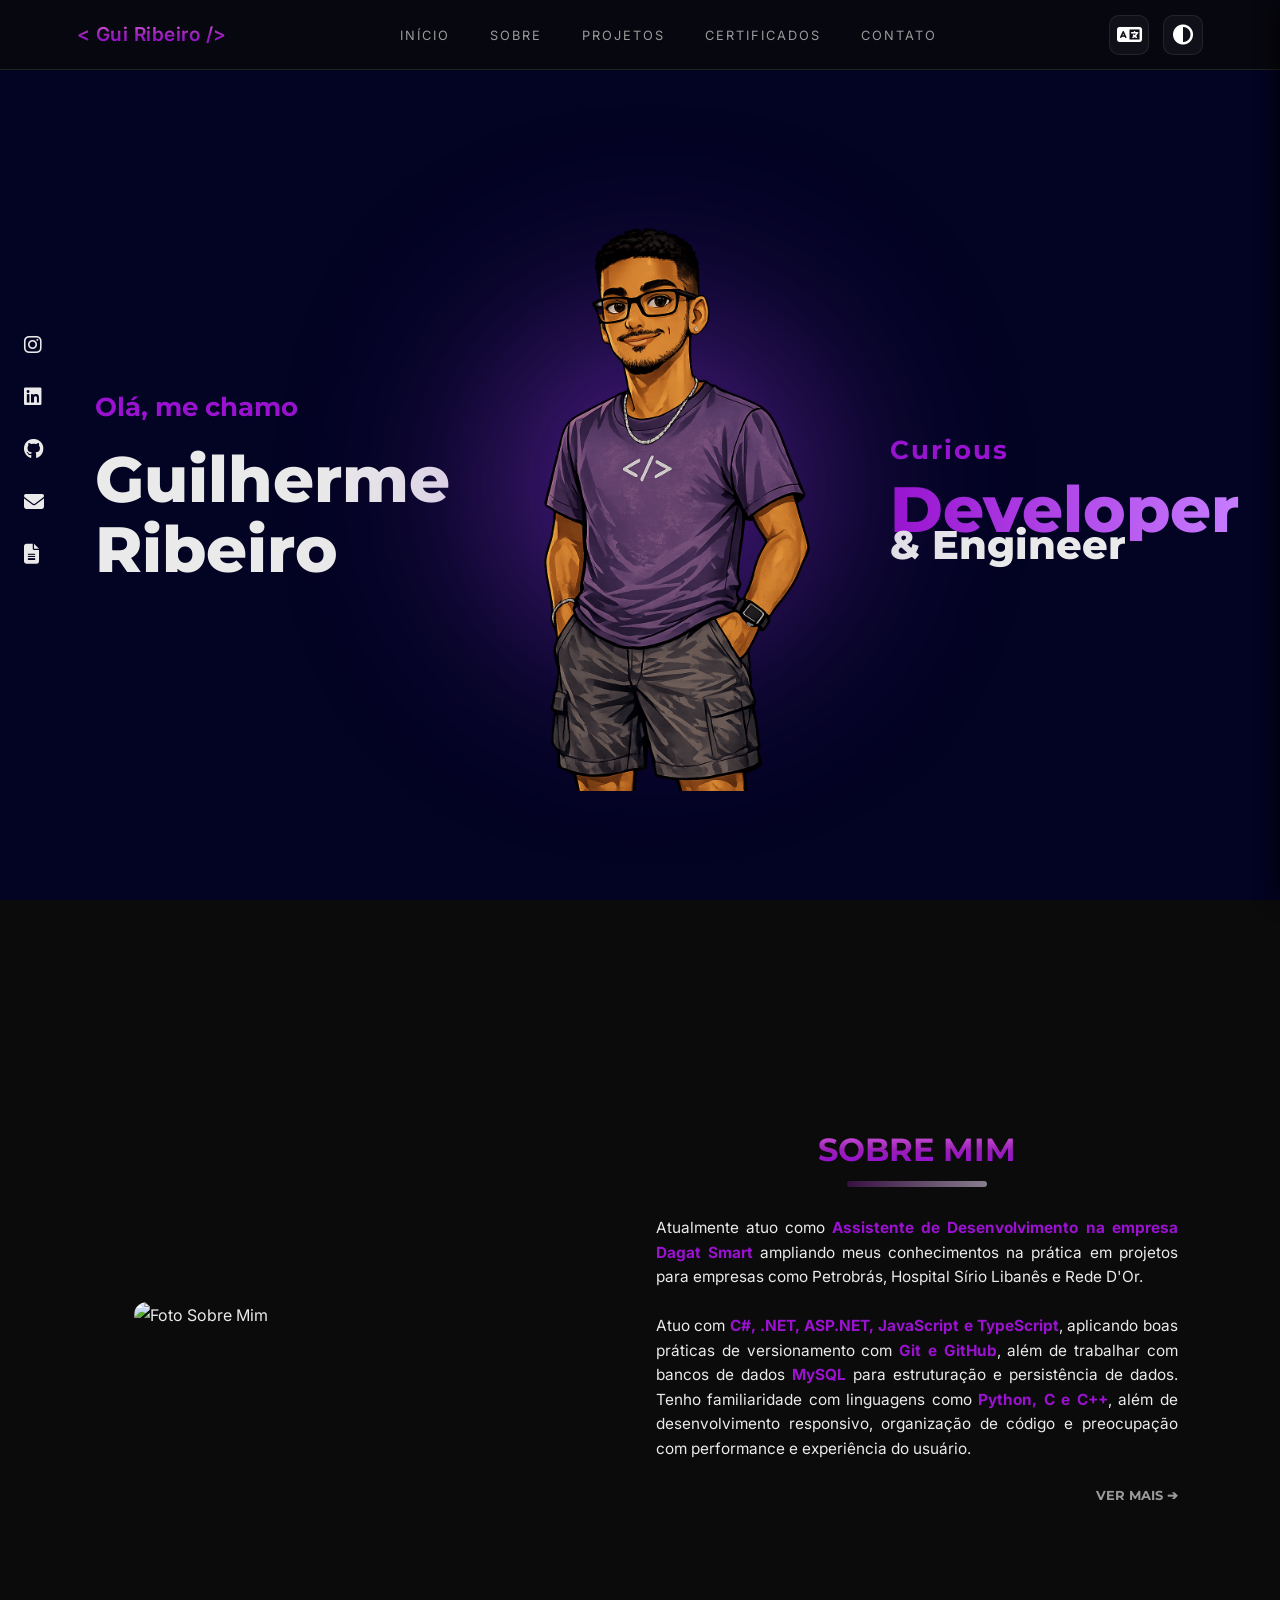
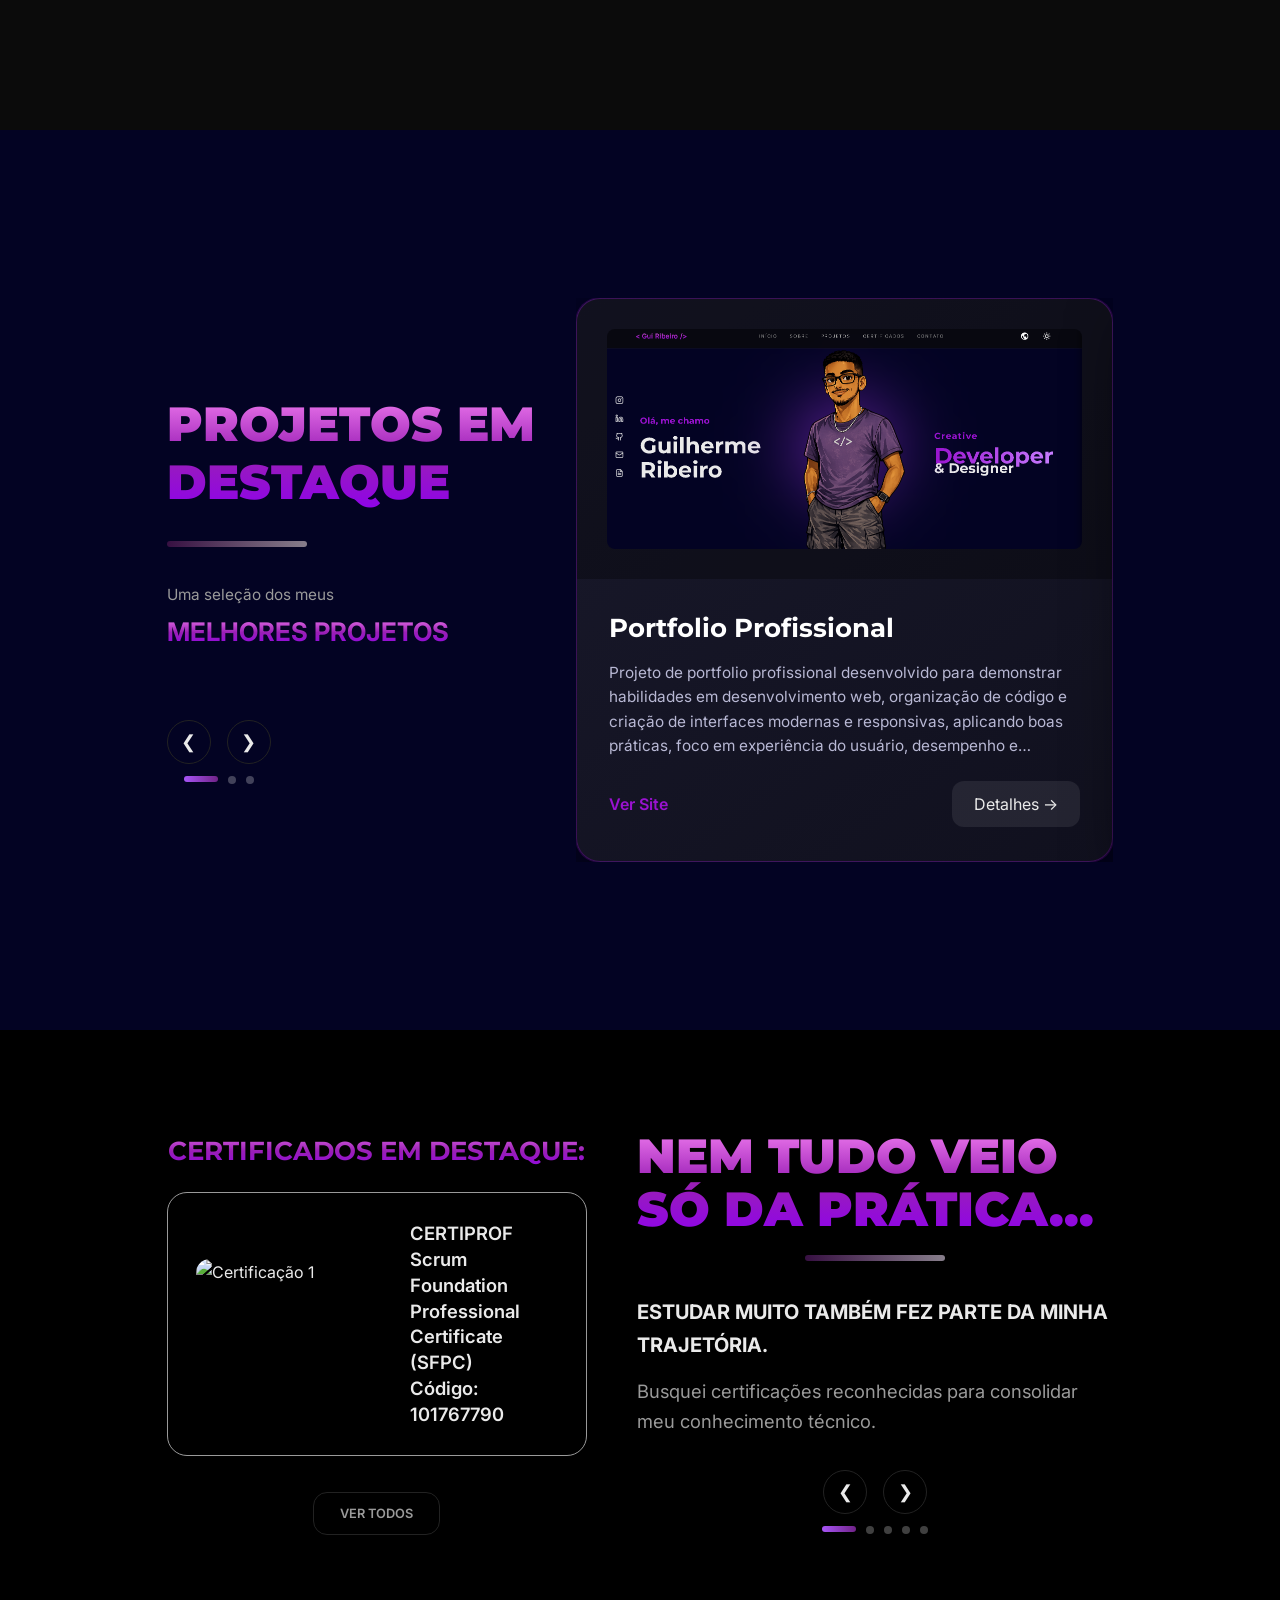
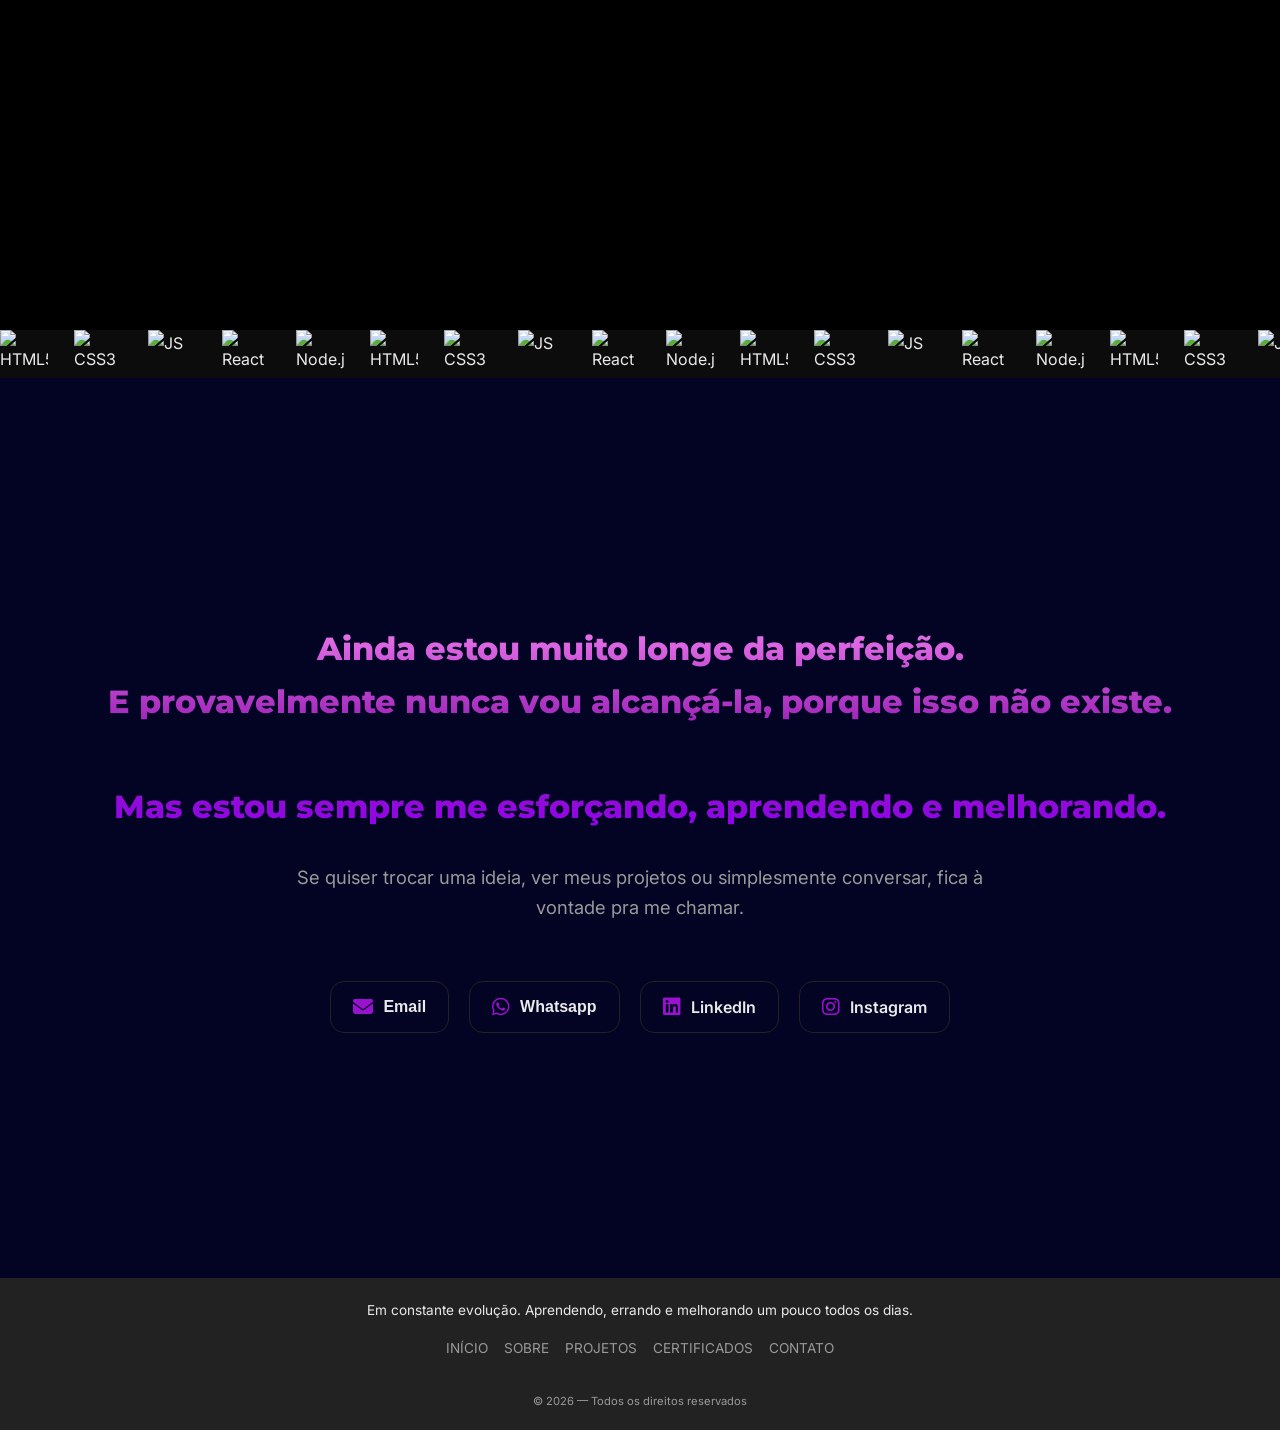
==== commit e40ce3e2: "Melhorias de segurança e reorganização de pastas e arquivos" ====
--- a/index.html
+++ b/index.html
@@ -4,14 +4,19 @@
 <head>
   <meta charset="UTF-8">
   <meta name="viewport" content="width=device-width, initial-scale=1.0">
+  <meta name="description" content="Portfólio de Guilherme Ribeiro - Desenvolvedor Full-Stack focado em construir soluções web eficientes e criativas.">
+  <meta name="keywords" content="Desenvolvedor, Full-Stack, Guilherme Ribeiro, Portfólio, Web Development, JavaScript, C#, .NET">
+  <meta name="author" content="Guilherme Ribeiro">
+  <meta property="og:title" content="Guilherme Ribeiro | Portfólio">
+  <meta property="og:description" content="Desenvolvedor Full-Stack especializado em criar aplicações web escaláveis.">
+  <meta property="og:type" content="website">
   <title>Guilherme Ribeiro</title>
   <meta name="referrer" content="strict-origin-when-cross-origin">
 
-  <link rel="stylesheet" href="styles/global.css">
-  <link rel="stylesheet" href="styles/layout.css">
-  <link rel="stylesheet" href="styles/components.css">
-  <link rel="stylesheet" href="styles/sections.css">
-  <link rel="stylesheet" href="styles/pages.css">
+  <link rel="stylesheet" href="styles/base/global.css">
+  <link rel="stylesheet" href="styles/base/layout.css">
+  <link rel="stylesheet" href="styles/components/components.css">
+  <link rel="stylesheet" href="styles/features/sections.css">
 
   <link href="https://fonts.googleapis.com/css2?family=Montserrat:wght@600;700&family=Inter:wght@400;500&display=swap"
     rel="stylesheet">
@@ -115,28 +120,31 @@
 
       <!-- REDES SOCIAIS (fixas na lateral — desktop) -->
       <div class="inicio_social">
-        <a href="https://instagram.com/gui_ribcosta" target="_blank" rel="noopener noreferrer" class="inicio_social_link"
-          data-tooltip="INSTAGRAM" data-i18n="tooltip_insta" data-i18n-attr="data-tooltip">
+        <a href="https://instagram.com/gui_ribecosta" target="_blank" rel="noopener noreferrer"
+          class="inicio_social_link" data-tooltip="INSTAGRAM" data-i18n="tooltip_insta" data-i18n-attr="data-tooltip">
           <i class="fa-brands fa-instagram"></i>
         </a>
-        <a href="https://linkedin.com/in/guiribcosta" target="_blank" rel="noopener noreferrer" class="inicio_social_link"
-          data-tooltip="LINKEDIN" data-i18n="tooltip_linkedin" data-i18n-attr="data-tooltip">
+        <a href="https://linkedin.com/in/guiribcosta" target="_blank" rel="noopener noreferrer"
+          class="inicio_social_link" data-tooltip="LINKEDIN" data-i18n="tooltip_linkedin" data-i18n-attr="data-tooltip">
           <i class="fa-brands fa-linkedin"></i>
         </a>
-        <a href="https://github.com/gui-ribcosta" target="_blank" rel="noopener noreferrer" class="inicio_social_link" data-tooltip="GITHUB" data-i18n="tooltip_github" data-i18n-attr="data-tooltip">
+        <a href="https://github.com/gui-ribcosta" target="_blank" rel="noopener noreferrer" class="inicio_social_link"
+          data-tooltip="GITHUB" data-i18n="tooltip_github" data-i18n-attr="data-tooltip">
           <i class="fa-brands fa-github"></i>
         </a>
-        <a href="mailto:grcm171914@gmail.com" class="inicio_social_link" data-tooltip="E-MAIL" data-i18n="tooltip_email" data-i18n-attr="data-tooltip">
+        <a href="mailto:grcm171914@gmail.com" class="inicio_social_link" data-tooltip="E-MAIL" data-i18n="tooltip_email"
+          data-i18n-attr="data-tooltip">
           <i class="fa-solid fa-envelope"></i>
         </a>
-        <a href="curriculo.html" class="inicio_social_link" data-tooltip="CURRÍCULO" data-i18n="tooltip_curriculo" data-i18n-attr="data-tooltip">
+        <a href="pages/curriculo.html" class="inicio_social_link" data-tooltip="CURRÍCULO" data-i18n="tooltip_curriculo"
+          data-i18n-attr="data-tooltip">
           <i class="fa-solid fa-file-lines"></i>
         </a>
       </div>
 
       <!-- REDES SOCIAIS INLINE (mobile — aparece dentro da section) -->
       <div class="inicio_social_inline">
-        <a href="https://instagram.com/gui_ribcosta" target="_blank" rel="noopener noreferrer">
+        <a href="https://instagram.com/gui_ribecosta" target="_blank" rel="noopener noreferrer">
           <i class="fa-brands fa-instagram"></i>
         </a>
         <a href="https://linkedin.com/in/guiribcosta" target="_blank" rel="noopener noreferrer">
@@ -148,7 +156,7 @@
         <a href="mailto:grcm171914@gmail.com">
           <i class="fa-solid fa-envelope"></i>
         </a>
-        <a href="curriculo.html">
+        <a href="pages/curriculo.html">
           <i class="fa-solid fa-file-lines"></i>
         </a>
       </div>
@@ -203,7 +211,7 @@
         </p>
         <div class="social-area reveal">
 
-          <a href="sobre.html" class="btn-ver-mais" data-i18n="sobre_btn">VER MAIS ➔</a>
+          <a href="pages/sobre.html" class="btn-ver-mais" data-i18n="sobre_btn">VER MAIS ➔</a>
 
 
         </div>
@@ -281,8 +289,9 @@
                 </p>
 
                 <div class="project-actions">
-                  <a href="https://gui-ribeiro.vercel.app/index.html#inicio" class="btn-demo" data-i18n="btn_ver_site">Ver Site</a>
-                  <a href="projects/portfolio.html" class="btn-details" data-i18n="btn_detalhes">Detalhes →</a>
+                  <a href="https://gui-ribeiro.vercel.app/index.html#inicio" class="btn-demo"
+                    data-i18n="btn_ver_site">Ver Site</a>
+                  <a href="pages/projects/portfolio.html" class="btn-details" data-i18n="btn_detalhes">Detalhes →</a>
                 </div>
               </div>
 
@@ -308,8 +317,9 @@
                 </p>
 
                 <div class="project-actions">
-                  <a href="https://github.com/gui-ribcosta/ExploreRio" class="btn-demo" data-i18n="btn_ver_site">Ver site</a>
-                  <a href="./projects/explore-rio.html" class="btn-details" data-i18n="btn_detalhes">Detalhes →</a>
+                  <a href="https://github.com/gui-ribcosta/ExploreRio" class="btn-demo" data-i18n="btn_ver_site">Ver
+                    site</a>
+                  <a href="pages/projects/explore-rio.html" class="btn-details" data-i18n="btn_detalhes">Detalhes →</a>
                 </div>
               </div>
 
@@ -334,8 +344,9 @@
                 </p>
 
                 <div class="project-actions">
-                  <a href="https://github.com/gui-ribcosta/MeetingRoomSystem" class="btn-demo" data-i18n="btn_ver_site">Ver Site</a>
-                  <a href="./projects/rooms.html" class="btn-details" data-i18n="btn_detalhes">Detalhes →</a>
+                  <a href="https://github.com/gui-ribcosta/MeetingRoomSystem" class="btn-demo"
+                    data-i18n="btn_ver_site">Ver Site</a>
+                  <a href="pages/projects/rooms.html" class="btn-details" data-i18n="btn_detalhes">Detalhes →</a>
                 </div>
               </div>
 
@@ -385,7 +396,7 @@
             <img src="assets/images/Certificado SFPC.png" alt="Certificação 1">
             <div class="cert-info">
               <p><span data-i18n="cert_sfpc">CERTIPROF<br>
-                Scrum Foundation Professional Certificate (SFPC)<br> Código: 101767790</span></p>
+                  Scrum Foundation Professional Certificate (SFPC)<br> Código: 101767790</span></p>
             </div>
           </div>
 
@@ -529,19 +540,19 @@
     </p>
 
     <div class="contato-cards reveal">
-      <a href="mailto:grcm171914@gmail.com" class="contato-card reveal">
+      <button class="contato-card reveal js-contact" data-type="email" data-info="Z3JjbTE3MTkxNEBnbWFpbC5jb20=">
         <i class="fa-solid fa-envelope"></i>
         <span>Email</span>
-      </a>
-      <a href="https://wa.me/5521980417869" class="contato-card reveal">
+      </button>
+      <button class="contato-card reveal js-contact" data-type="wa" data-info="NTUyMTk4MDQxNzg2OQ==">
         <i class="fa-brands fa-whatsapp"></i>
         <span>Whatsapp</span>
-      </a>
-      <a href="https://linkedin.com/in/guiribcosta" class="contato-card reveal">
+      </button>
+      <a href="https://linkedin.com/in/guiribcosta" class="contato-card reveal" target="_blank" rel="noopener noreferrer">
         <i class="fa-brands fa-linkedin"></i>
         <span>LinkedIn</span>
       </a>
-      <a href="https://instagram.com/gui_ribcosta" class="contato-card reveal">
+      <a href="https://instagram.com/gui_ribecosta" class="contato-card reveal" target="_blank" rel="noopener noreferrer">
         <i class="fa-brands fa-instagram"></i>
         <span>Instagram</span>
       </a>
@@ -574,14 +585,12 @@
 
 
   <!-- Seus JS depois -->
-  <script src="scripts/components.js"></script>
-  <script src="scripts/ui.js"></script>
-  <script src="scripts/main.js"></script>
-
-
-
-  <script src="scripts/translations.js"></script>
-  <script src="scripts/i18n.js"></script>
+  <script src="scripts/features/components.js"></script>
+  <script src="scripts/features/ui.js"></script>
+  <script src="scripts/features/main.js"></script>
+
+  <script src="scripts/core/translations.js"></script>
+  <script src="scripts/core/i18n.js"></script>
 </body>
 
 </html>
--- a/styles/base/global.css
+++ b/styles/base/global.css
@@ -0,0 +1,138 @@
+/* ================================================= */
+/* ===================== RESET ===================== */
+/* ================================================= */
+
+/*
+  Remove margens e paddings padrão do navegador
+  e ativa o box model correto.
+  Agora width e height incluem padding e border.
+*/
+* {
+  margin: 0;
+  padding: 0;
+  box-sizing: border-box;
+}
+
+/*
+  Ativa scroll suave ao clicar em âncoras (#id)
+*/
+html {
+  scroll-behavior: smooth;
+}
+
+
+/* ================================================= */
+/* ==================== VARIÁVEIS ================== */
+/* ================================================= */
+
+/*
+  Variáveis globais reutilizáveis no projeto inteiro.
+  Facilita manutenção e padronização visual.
+*/
+:root {
+
+  /* ===== CORES PRINCIPAIS ===== */
+  --bg: #030323;          /* Fundo principal */
+  --bg-soft: #d7d2d200;     /* Fundo secundário */
+  --text: #eaeaea;        /* Cor principal do texto */
+  --muted: #9a9a9a;       /* Texto secundário */
+  --accent: #9a12d0;      /* Cor de destaque */
+  --border: #222;         /* Cor padrão de borda */
+
+  /* ===== TIPOGRAFIA ===== */
+  --body-font: "Inter", system-ui, sans-serif;
+  --title-font: "Montserrat", sans-serif;
+
+  /* ===== ESCALA DE TAMANHOS DE FONTE ===== */
+  --biggest-font-size: 4rem;
+  --bigger-font-size: 3rem;
+  --second-big-font-size: 2.5rem;
+  --h1-font-size: 2rem;
+  --h2-font-size: 1.6rem;
+  --h3-font-size: 1.25rem;
+  --normal-font-size: 1.15rem;
+  --small-font-size: 1rem;
+  --smaller-font-size: 0.8rem;
+
+  /* ===== LAYOUT ===== */
+  --header-height: 70px;
+}
+
+
+/* ================================================= */
+/* ===================== BASE ====================== */
+/* ================================================= */
+
+/*
+  Estilo base do site:
+  - Define tipografia padrão
+  - Define fundo com múltiplos radial-gradients
+  - Define cor de texto padrão
+  - Define espaçamento entre linhas
+*/
+body {
+  font-family: var(--body-font);
+  background:
+    radial-gradient(1200px 600px at 70% 10%, rgba(112,35,135,0.14), transparent 60%),
+    radial-gradient(900px 500px at 20% 50%, rgba(255,255,255,0.035), transparent 70%),
+    radial-gradient(600px 300px at 50% 90%, rgba(112,35,135,0.08), transparent 70%),
+    #0b0b0b;
+  color: var(--text);
+  line-height: 1.65;
+}
+
+/*
+  Remove comportamento estranho de imagens
+  - Impede overflow horizontal
+  - Remove espaço extra abaixo da imagem
+*/
+img {
+  max-width: 100%;
+  display: block;
+}
+
+
+/* ================================================= */
+/* =================== TIPOGRAFIA ================== */
+/* ================================================= */
+
+/*
+  Define fonte especial para títulos
+*/
+h1,
+h2,
+h3 {
+  font-family: var(--title-font);
+}
+
+/*
+  Classe utilitária de texto com gradiente
+  Pode ser usada em qualquer elemento
+*/
+.text-gradient {
+  background: linear-gradient(
+    180deg,
+    #ed78ed 0%,
+    #9a1fb6 50%,
+    #8e02eb 100%
+  );
+  -webkit-background-clip: text;
+  -webkit-text-fill-color: transparent;
+}
+
+
+/* ================================================= */
+/* =================== ANIMAÇÕES =================== */
+/* ================================================= */
+
+/*
+  Animação genérica de brilho (usada para estrelas ou efeitos sutis)
+*/
+@keyframes twinkle {
+  from {
+    opacity: 0.3;
+  }
+  to {
+    opacity: 1;
+  }
+}
--- a/styles/base/layout.css
+++ b/styles/base/layout.css
@@ -0,0 +1,405 @@
+
+/* =========================================================
+   CONTAINER PADRÃO
+   Centraliza conteúdo com largura máxima
+========================================================= */
+
+.container {
+  width: 100%;
+  max-width: 1400px;
+  margin: 0 auto;
+  padding: 0 6%;
+}
+
+/* =========================================================
+   HEADER (DESKTOP)
+   Barra superior fixa
+========================================================= */
+
+.header {
+  position: fixed;
+  top: 0;
+  width: 100%;
+  height: 70px;
+
+  background: rgba(10,10,10,0.75);
+  backdrop-filter: blur(14px);
+  border-bottom: 1px solid var(--border);
+
+  z-index: 1000;
+
+  display: grid;
+  grid-template-columns: auto 1fr auto;
+  align-items: center;
+  padding: 0 6%;
+}
+
+/* Logo */
+.header-left {
+  display: flex;
+  align-items: center;
+}
+
+.logo {
+  font-weight: 600;
+  font-size: 1.2rem;
+  letter-spacing: 0.5px;
+}
+
+/* Header Center: nav links (desktop only) */
+.header-center {
+  display: flex;
+  justify-content: center;
+  align-items: center;
+}
+
+.nav a {
+  color: var(--muted);
+  text-decoration: none;
+  margin: 0 18px;
+  font-size: 0.8rem;
+  letter-spacing: 2px;
+  position: relative;
+  transition: color 0.3s;
+}
+
+/* Linha animada abaixo do link */
+.nav a::after {
+  content: '';
+  position: absolute;
+  left: 0;
+  bottom: -6px;
+  width: 0;
+  height: 2px;
+  background: var(--accent);
+  transition: width 0.3s ease;
+}
+
+.nav a:hover {
+  color: #ca53eb;
+}
+
+.nav a:hover::after {
+  width: 100%;
+}
+
+/* Header Right (botões de idioma e tema) */
+.header-right {
+  display: flex;
+  align-items: center;
+  gap: 14px;
+}
+
+.lang-toggle,
+.theme-toggle {
+  width: 40px;
+  height: 40px;
+  border-radius: 10px;
+  border: 1px solid rgba(255,255,255,0.08);
+  background: rgba(255,255,255,0.04);
+  cursor: pointer;
+  position: relative;
+
+  display: flex;
+  align-items: center;
+  justify-content: center;
+
+  transition: transform 0.3s ease, box-shadow 0.3s ease, background 0.3s ease, border-color 0.3s ease;
+}
+
+.lang-toggle:hover,
+.theme-toggle:hover {
+  transform: translateY(-2px);
+  background: rgba(168,85,247,0.15);
+  border-color: rgba(168,85,247,0.4);
+  box-shadow: 0 4px 16px rgba(168,85,247,0.45);
+}
+
+.lang-toggle i,
+.theme-toggle i {
+  font-size: 1.25rem;
+  color: #fff;
+}
+
+/* Tooltip */
+
+.lang-tooltip,
+.theme-tooltip {
+  position: absolute;
+  top: 110%; /* usa top ao invés de bottom */
+  left: 50%;
+  transform: translateX(-50%) scale(0.9);
+
+  background: var(--bg);
+  color: var(--text);
+
+  padding: 6px 12px;
+  border-radius: 8px;
+  border: 1px solid var(--border);
+
+  font-size: var(--smaller-font-size);
+  white-space: nowrap;
+
+  opacity: 0;
+  pointer-events: none;
+
+  transition: 0.25s ease;
+  z-index: 9999;
+}
+
+/* Setinha */
+
+.lang-tooltip::after,
+.theme-tooltip::after {
+  content: "";
+  position: absolute;
+  top: -6px;
+  left: 50%;
+  transform: translateX(-50%);
+
+  border-width: 6px;
+  border-style: solid;
+  border-color: transparent transparent var(--bg) transparent;
+}
+
+/* Mostrar no hover */
+
+.lang-toggle:hover .lang-tooltip,
+.theme-toggle:hover .theme-tooltip {
+  opacity: 1;
+  transform: translateX(-50%) scale(1);
+}
+
+/* =========================================================
+   MOBILE NAV
+   Menu lateral responsivo
+========================================================= */
+
+.mobile-nav {
+  position: fixed;
+  top: 0;
+  right: -280px; /* ligeiramente maior para melhor aparência */
+  width: 280px;
+  height: 100vh;
+
+  background: #111; /* fundo escuro */
+  display: flex;
+  flex-direction: column;
+  padding: 80px 20px; /* espaço maior no topo */
+  gap: 20px;
+
+  box-shadow: -6px 0 20px rgba(0,0,0,0.6);
+  transition: right 0.35s ease;
+  z-index: 1101;
+  border-left: 2px solid var(--second-bg); /* destaque sutil */
+  border-radius: 12px 0 0 12px;
+}
+
+/* Menu ativo */
+.mobile-nav.active {
+  right: 0;
+}
+
+/* Links do menu */
+.mobile-nav a {
+  color: var(--text);
+  font-size: var(--small-font-size);
+  font-weight: 600;
+  text-decoration: none;
+  padding: 10px 15px;
+  border-radius: 8px;
+  transition: all 0.25s ease;
+}
+
+.mobile-nav a:hover {
+  background: var(--accent);
+  color: var(--text);
+  transform: translateX(5px);
+  font-weight: 700;
+}
+
+/* Botão de fechar */
+.close-mobile-nav {
+  position: absolute; /* relativo ao .mobile-nav */
+  top: 20px;
+  right: 20px;
+  width: 45px;
+  height: 45px;
+  background: #4b017c8b;
+  color: var(--text);
+  border: none;
+  border-radius: 50%;
+  font-size: 1.4rem; /* ligeiramente menor se o X ficar cortado */
+  cursor: pointer;
+  display: flex;
+  align-items: center;
+  justify-content: center;
+  transition: transform 0.25s ease, box-shadow 0.25s ease;
+  z-index: 1200; /* acima do overlay e do menu */
+}
+
+.close-mobile-nav:hover {
+  transform: rotate(90deg) scale(1.1);
+  box-shadow: 0 8px 25px rgba(168,85,247,0.6);
+}
+
+/* Overlay escuro */
+.overlay {
+  position: fixed;
+  inset: 0;
+  background: rgba(0,0,0,0.6);
+  opacity: 0;
+  visibility: hidden;
+  transition: opacity 0.35s ease;
+  z-index: 1100;
+}
+
+.overlay.active {
+  opacity: 1;
+  visibility: visible;
+}
+
+/* Botão de abrir menu mobile — oculto no desktop */
+.mobile-toggle {
+  background: rgba(255,255,255,0.05);
+  color: var(--text);
+  border: 1px solid rgba(255,255,255,0.08);
+  border-radius: 10px;
+  cursor: pointer;
+  display: none; /* oculto no desktop */
+
+  width: 40px;
+  height: 40px;
+  font-size: 1.1rem;
+
+  align-items: center;
+  justify-content: center;
+  transition: transform 0.25s ease, box-shadow 0.25s ease;
+}
+
+.mobile-toggle:hover {
+  transform: scale(1.05);
+  box-shadow: 0 6px 20px rgba(168,85,247,0.5);
+}
+
+/* Ações de idioma/tema no menu mobile */
+.mobile-nav-actions {
+  margin-top: auto;
+  padding-top: 20px;
+  border-top: 1px solid rgba(255,255,255,0.08);
+  display: flex;
+  gap: 10px;
+}
+
+.mobile-lang-btn,
+.mobile-theme-btn {
+  flex: 1;
+  display: flex;
+  align-items: center;
+  justify-content: center;
+  gap: 8px;
+
+  padding: 10px 14px;
+  border-radius: 10px;
+  border: 1px solid rgba(255,255,255,0.1);
+  background: rgba(255,255,255,0.05);
+  color: var(--text);
+  font-size: 0.78rem;
+  font-weight: 600;
+  letter-spacing: 0.5px;
+  cursor: pointer;
+  transition: background 0.25s ease, border-color 0.25s ease;
+}
+
+.mobile-lang-btn:hover,
+.mobile-theme-btn:hover {
+  background: rgba(168,85,247,0.2);
+  border-color: rgba(168,85,247,0.5);
+}
+
+/* =========================================================
+   FOOTER
+   Rodapé do site
+========================================================= */
+
+.footer {
+  padding: 20px 10%;
+  background: var(--border);
+  border-top: 1px solid var(--border);
+  text-align: center;
+}
+
+.footer-content {
+  max-width: 800px;
+  margin: 0 auto;
+
+  display: flex;
+  flex-direction: column;
+  align-items: center;
+  gap: 16px;
+
+  font-size: 0.85rem;
+}
+
+.footer-links,
+.footer-nav {
+  display: flex;
+  justify-content: center;
+  gap: 16px;
+  flex-wrap: wrap;
+}
+
+.footer-links a,
+.footer-nav a {
+  color: var(--muted);
+  text-decoration: none;
+  transition: color 0.3s;
+}
+
+.footer-links a:hover,
+.footer-nav a:hover {
+  color: var(--accent);
+}
+
+.footer-copy {
+  font-size: 0.7rem;
+  color: var(--muted);
+  margin-top: 16px;
+}
+
+@media (max-width: 767px) {
+
+  /* Mostra o hambúrguer dentro do header-right */
+  .mobile-toggle {
+    display: flex;
+  }
+
+  /* Oculta só os links de nav — os ícones ficam visíveis */
+  .header-center {
+    display: none;
+  }
+
+  /* Header volta a 2 colunas: logo | direita */
+  .header {
+    grid-template-columns: auto 1fr;
+  }
+
+  /* header-right alinhado à direita */
+  .header-right {
+    justify-content: flex-end;
+  }
+
+  /* Tooltips dos botões da direita não saem da tela */
+  .lang-toggle .lang-tooltip,
+  .theme-toggle .theme-tooltip {
+    left: auto;
+    right: 0;
+    transform: translateX(0) scale(0.9);
+  }
+
+  .lang-toggle:hover .lang-tooltip,
+  .theme-toggle:hover .theme-tooltip {
+    transform: translateX(0) scale(1);
+  }
+
+}
--- a/styles/components/components.css
+++ b/styles/components/components.css
@@ -0,0 +1,173 @@
+
+/* ================================================= */
+/* ================= CARROSSEL ===================== */
+/* ================================================= */
+
+/*
+  Botões circulares de navegação.
+*/
+.carrossel-btn {
+  width: 44px;
+  height: 44px;
+  border-radius: 50%;
+  background: rgba(255, 255, 255, 0.08);
+  border: none;
+  color: var(--text);
+  font-size: 1.4rem;
+  cursor: pointer;
+  display: flex;
+  align-items: center;
+  justify-content: center;
+  margin-top: 3rem;
+  transition: 0.3s;
+}
+
+.carrossel-btn:hover {
+  border-color: var(--accent);
+  color: var(--accent);
+}
+
+/*
+  Indicadores do carrossel.
+*/
+.carrossel-indicators {
+  display: flex;
+  gap: 10px;
+}
+
+.indicator {
+  width: 8px;
+  height: 8px;
+  border-radius: 50%;
+  background: rgba(255, 255, 255, 0.25);
+}
+
+.indicator.active {
+  width: 34px;
+  height: 6px;
+  border-radius: 6px;
+  background: linear-gradient(90deg, #a855f7, #702387);
+}
+
+
+/* ================================================= */
+/* ================= EFEITOS VISUAIS =============== */
+/* ================================================= */
+
+/*
+  Glow radial reutilizável para fundos decorativos.
+*/
+.glow {
+  position: absolute;
+  width: 450px;
+  height: 450px;
+  background: radial-gradient(circle, #7b2cbf 0%, transparent 70%);
+  filter: blur(90px);
+  z-index: 1;
+}
+
+
+/* ================================================= */
+/* ================= BACKGROUND STARS ============== */
+/* ================================================= */
+
+/*
+  Container fixo das estrelas.
+*/
+.stars {
+  position: fixed;
+  top: 0;
+  left: 0;
+  width: 100%;
+  height: 100%;
+  background: transparent;
+  z-index: 0;
+  pointer-events: none;
+}
+
+/*
+  Estrelas dinâmicas geradas via JS
+*/
+.star {
+  position: absolute;
+  width: 2px;
+  height: 2px;
+  background: white;
+  border-radius: 50%;
+  animation: twinkle var(--twinkle-duration, 2s) infinite alternate;
+}
+
+
+
+/* ================================================= */
+/* ================= SLIDER TECNOLOGIAS ============ */
+/* ================================================= */
+
+.cert-tech-slider {
+  overflow: hidden;
+  width: 100%;
+  background: rgba(14, 14, 14, 0.6);
+}
+
+.cert-tech-track {
+  display: flex;
+  flex-wrap: nowrap;
+  gap: 26px;
+  width: max-content;
+  animation: certSlide 20s linear infinite;
+}
+
+.cert-tech-track img {
+  width: 48px;
+  height: 48px;
+  flex-shrink: 0;
+}
+
+@keyframes certSlide {
+  0% { transform: translateX(0); }
+  100% { transform: translateX(-50%); }
+}
+
+/* ================================================= */
+/* ================= TITLE DIVIDER ================= */
+/* ================================================= */
+
+.title-divider {
+  position: relative;
+  width: 140px;
+  height: 16px;
+  margin: 0 auto;
+}
+
+.title-divider.left {
+  margin: 0;
+  margin-top: 24px;
+}
+
+.title-divider .line {
+  position: absolute;
+  top: 50%;
+  left: 0;
+  width: 100%;
+  height: 6px;
+  border-radius: 6px;
+  background: linear-gradient(90deg, #371042, #877e8b);
+  transform: translateY(-50%);
+}
+
+.section-title {
+  position: relative;
+  padding-left: 80px; /* espaço para a barra */
+}
+
+.section-title::before {
+  content: "";
+  position: absolute;
+  left: 0;
+  top: 50%;
+  transform: translateY(-50%);
+  width: 60px; /* comprimento da barra */
+  height: 4px;  /* espessura */
+  background: linear-gradient(90deg, #9a12d0, #c958e9);
+  border-radius: 4px;
+}
--- a/styles/features/sections.css
+++ b/styles/features/sections.css
@@ -0,0 +1,1212 @@
+section {
+  position: relative;
+}
+
+/* Evita que o header fixo cubra a section ao usar âncora */
+section[id] {
+  scroll-margin-top: var(--header-height, 70px);
+}
+
+/* =========================================
+   INÍCIO (HERO PRINCIPAL)
+========================================= */
+
+.inicio {
+  min-height: 100svh;
+  background: var(--bg);
+  display: flex;
+  align-items: center;
+  justify-content: center;
+  overflow: hidden;
+  padding-top: var(--header-height);
+}
+
+.inicio_left, .inicio_center, .inicio_right {
+  flex: 1 1 300px; /* cresce e encolhe, mínimo 300px */
+  text-align: center;
+}
+
+/* ================= CONTAINER ================= */
+
+.inicio_container {
+  width: 100%;
+  max-width: 1400px;
+  display: grid;
+  grid-template-columns: 1fr 1fr 1fr;
+  align-items: center;
+  margin: auto;
+  padding: 0 15px;
+}
+
+/* ================= ESQUERDA ================= */
+
+.inicio_left {
+  text-align: left;
+  padding-left: 5rem;
+}
+
+.inicio_greeting {
+  font-size: var(--h2-font-size);
+  font-family: var(--title-font);
+  color: var(--accent);
+  margin-bottom: 1rem;
+}
+
+.inicio_name {
+  font-size: clamp(2rem, 5vw, 4rem); /* cresce ou diminui de acordo com a tela */
+  font-family: var(--title-font);
+  font-weight: 800;
+  color: var(--text);
+  line-height: 1.1;
+}
+
+/* ================= CENTRO ================= */
+
+.inicio_center {
+  display: flex;
+  justify-content: center;
+  align-items: center;
+}
+
+.inicio_img {
+  width: 100%;
+  max-width: 500px;
+  z-index: 2;
+}
+
+/* ================= DIREITA ================= */
+
+.inicio_right {
+  text-align: left;
+  padding-left: 2rem;
+}
+
+.inicio_split {
+  color: var(--accent);
+  font-size: var(--h2-font-size);
+  font-family: var(--title-font);
+  margin-bottom: 0.3rem;
+  letter-spacing: 2px;
+}
+
+.titulo_stack {
+  position: relative;
+  display: inline-block;
+}
+
+.stack_top {
+  font-size: var(--biggest-font-size);
+  font-family: var(--title-font);
+  font-weight: 800;
+  background: linear-gradient(
+    90deg,
+    var(--accent),
+    #c77dff
+  );
+  -webkit-background-clip: text;
+  -webkit-text-fill-color: transparent;
+  line-height: 1;
+}
+
+.stack_bottom {
+  font-size: var(--second-big-font-size);
+  font-family: var(--title-font);
+  font-weight: 800;
+  color: var(--text);
+  line-height: 1;
+  position: absolute;
+  top: 3rem;
+  left: 0;
+}
+
+/* ================= SOCIAIS FIXOS ================= */
+
+.inicio_social {
+  position: fixed;
+  left: 1.5rem;
+  top: 50%;
+  transform: translateY(-50%);
+  display: flex;
+  flex-direction: column;
+  gap: 1.2rem;
+  z-index: 10;
+}
+
+/* Versão inline (mobile): escondida por padrão */
+.inicio_social_inline {
+  display: none;
+}
+
+.inicio_social a {
+  color: var(--text);
+  font-size: var(--h3-font-size);
+  transition: 0.3s;
+}
+
+.inicio_social a:hover {
+  color: var(--accent);
+  transform: translateX(6px);
+}
+
+.inicio_social_link {
+  position: relative;
+}
+
+/* Tooltip */
+
+.inicio_social_link::after {
+  content: attr(data-tooltip);
+  position: absolute;
+  left: 40px;
+  top: 50%;
+  transform: translateY(-50%) translateX(-10px);
+  background: var(--bg-soft);
+  color: var(--text);
+  padding: 6px 12px;
+  border-radius: 6px;
+  font-size: var(--smaller-font-size);
+  white-space: nowrap;
+  opacity: 0;
+  pointer-events: none;
+  transition: 0.3s ease;
+  box-shadow: 0 5px 15px rgba(0,0,0,0.3);
+}
+
+.inicio_social_link:hover::after {
+  opacity: 1;
+  transform: translateY(-50%) translateX(0);
+}
+
+/* ================= RESPONSIVO ================= */
+
+/* ======== TABLET ======== */
+@media (max-width: 1024px) {
+  .inicio_container {
+    display: grid;
+    grid-template-columns: 1fr 1fr;
+    gap: 1.5rem;
+    padding: 2rem 8%;
+    justify-items: center;
+    min-height: auto;
+  }
+
+  .inicio_left,
+  .inicio_right {
+    text-align: center;
+    padding: 0;
+  }
+
+  .inicio_img {
+    max-width: 400px;
+  }
+
+  .stack_bottom {
+    position: static;
+    margin-top: 0.5rem;
+  }
+
+  .inicio_social {
+    position: fixed;
+    left: 1rem;
+    top: 50%;
+    transform: translateY(-50%);
+    flex-direction: column;
+  }
+
+  .inicio_greeting { font-size: 1.5rem; }
+  .inicio_name     { font-size: 3rem; }
+  .stack_top       { font-size: 2.5rem; }
+  .stack_bottom    { font-size: 2rem; }
+  .inicio_split    { font-size: 1.5rem; }
+}
+
+/* ======== CELULAR ======== */
+@media (max-width: 768px) {
+  .inicio_container {
+    grid-template-columns: 1fr;
+    gap: 1.5rem;
+    padding: 2rem 6%;
+    min-height: auto;
+  }
+
+  .inicio_left,
+  .inicio_right {
+    text-align: center;
+    padding: 0;
+    margin: 0.5rem 0;
+  }
+
+  .inicio_img {
+    max-width: 260px;
+    margin: 0.5rem auto;
+  }
+
+  .stack_bottom {
+    position: static;
+    margin-top: 0.3rem;
+  }
+
+  /* Oculta ícones sociais fixos na lateral — aparecem inline abaixo */
+  .inicio_social {
+    display: none;
+  }
+
+  /* Ícones inline dentro da section hero */
+  .inicio_social_inline {
+    display: flex;
+    justify-content: center;
+    gap: 1.4rem;
+    margin-top: 1.5rem;
+  }
+
+  .inicio_social_inline a {
+    color: var(--text);
+    font-size: 1.4rem;
+    transition: 0.3s;
+  }
+
+  .inicio_social_inline a:hover {
+    color: var(--accent);
+    transform: translateY(-3px);
+  }
+
+  .inicio_greeting { font-size: 1.3rem; }
+  .inicio_name     { font-size: clamp(2rem, 8vw, 3rem); }
+  .stack_top       { font-size: clamp(2rem, 7vw, 2.5rem); }
+  .stack_bottom    { font-size: clamp(1.4rem, 5vw, 2rem); }
+  .inicio_split    { font-size: 1.2rem; }
+}
+
+
+/* =========================================
+   SOBRE
+========================================= */
+
+#sobre {
+  scroll-margin-top: var(--header-height, 70px);
+}
+
+/* ================= CONTAINER ================= */
+.sobre-container {
+  display: grid;
+  grid-template-columns: 1fr 1fr;
+  gap: 2rem;
+  align-items: center;
+  min-height: calc(100svh - var(--header-height, 70px));
+  padding: 4rem 8%;
+}
+
+/* ================= IMAGEM ================= */
+.sobre-img {
+  overflow: hidden;
+  border-radius: 1.2rem;
+  padding-left: 2rem;
+}
+
+.sobre-img img {
+  width: 100%;
+  max-width: 380px;
+  height: auto;
+  border-radius: 1.2rem;
+  transition: transform 0.4s ease;
+}
+
+.sobre-img:hover img {
+  transform: scale(1.05);
+}
+
+/* ================= TEXTO ================= */
+.sobre-text-impactante {
+  font-size: clamp(1.5rem, 2.5vw, 2.5rem); /* responsivo */
+  font-family: var(--title-font);
+  font-weight: 700;
+  color: var(--text);
+  text-align: center;
+}
+
+.resumo-text {
+  font-size: clamp(0.9rem, 1.2vw, 1.2rem); /* texto proporcional */
+  font-family: var(--body-font);
+  color: var(--text);
+  max-width: 720px;
+  margin-top: 1.5rem;
+  line-height: 1.6;
+  text-align: justify;
+}
+
+/* ================= DESTAQUE ================= */
+.destaque {
+  color: var(--accent);
+  font-weight: 600;
+}
+
+/* ================= BOTÕES / SOCIAL ================= */
+.social-area {
+  margin-top: 1.5rem;
+  display: flex;
+  flex-direction: column;
+  gap: 1.5rem;
+}
+
+.btn-ver-mais {
+  align-self: flex-end;
+  font-family: var(--title-font);
+  font-weight: 700;
+  font-size: var(--smaller-font-size);
+  color: var(--muted);
+  text-decoration: none;
+  transition: 0.3s ease;
+}
+
+.btn-ver-mais:hover {
+  color: var(--accent);
+  transform: translateY(-2px);
+}
+
+/* ================= TABLET (1024px) ================= */
+@media (max-width: 1024px) {
+  .sobre-container {
+    grid-template-columns: 1fr;
+    text-align: center;
+    gap: 2rem;
+    padding: 3rem 8%;
+    min-height: auto;
+  }
+
+  .sobre-img {
+    order: 1;
+    display: flex;
+    justify-content: center;
+    padding-left: 0;
+  }
+
+  .sobre-text { order: 2; }
+
+  .sobre-text-impactante {
+    font-size: clamp(1.2rem, 3vw, 2rem);
+  }
+
+  .resumo-text {
+    max-width: 600px;
+    margin: 1.5rem auto 0;
+  }
+
+  .btn-ver-mais { align-self: center; }
+}
+
+/* ================= MOBILE (480px) ================= */
+@media (max-width: 480px) {
+  .sobre-container {
+    padding: 2rem 5%;
+    gap: 1.5rem;
+  }
+
+  .sobre-text-impactante {
+    font-size: clamp(1rem, 4vw, 1.5rem);
+  }
+
+  .resumo-text {
+    font-size: clamp(0.8rem, 3.5vw, 1rem);
+  }
+}
+
+/* ================= TELA GRANDE (1600px+) ================= */
+@media (min-width: 1600px) {
+  .sobre-container {
+    margin-top: 5rem; /* espaço maior em monitores grandes */
+  }
+
+  .sobre-text-impactante {
+    font-size: 3rem;
+  }
+
+  .resumo-text {
+    font-size: 1.25rem;
+  }
+}
+
+
+
+/* =========================================
+   SECTION — PROJETOS RESPONSIVO
+========================================= */
+
+/* ================= SCROLL ================= */
+#projetos {
+  scroll-margin-top: var(--header-height, 70px);
+  background-color: var(--bg);
+  padding: clamp(4rem, 6vw, 8rem) 8%;
+}
+
+/* ================= CONTAINER ================= */
+.projetos {
+  width: 100%;
+  min-height: 100svh;
+  display: flex;
+  flex-direction: column;
+  justify-content: center;
+}
+
+.projetos .container {
+  max-width: 1600px;
+  margin: 0 auto;
+  display: grid;
+  grid-template-columns: 1fr 1.4fr;
+  align-items: center;
+  gap: clamp(20px, 2vw, 40px);
+}
+
+/* ================= TEXTO (ESQUERDA) ================= */
+.projetos-text {
+  display: flex;
+  flex-direction: column;
+  align-items: flex-start;
+  text-align: left;
+}
+
+.projetos-text-grande {
+  font-size: clamp(1.5rem, 2vw, 2rem);
+  font-weight: 700;
+  line-height: 1.2;
+  margin-top: 10px;
+}
+
+.projetos-text-impact {
+  font-size: clamp(2rem, 4vw, 3rem);
+  font-weight: 900;
+  line-height: 1.2;
+  margin-top: 20px;
+  font-family: var(--title-font);
+}
+
+.projetos-text-pequeno {
+  font-size: clamp(0.9rem, 1.2vw, 1.1rem);
+  color: var(--muted);
+  max-width: 920px;
+  margin-top: 30px;
+}
+
+/* ================= CARROSSEL ================= */
+.carrossel {
+  width: 100%;
+  overflow: hidden;
+}
+
+.carrossel-track {
+  display: flex;
+  transition: transform 0.4s ease;
+  width: 100%;
+  gap: 1rem;
+}
+
+.project-wrapper {
+  flex: 0 0 100%;
+  width: 100%;
+  display: flex;
+  justify-content: center;
+  align-items: stretch; /* todos os wrappers mesma altura */
+}
+
+/* ================= CARD DO PROJETO ================= */
+.project-card {
+  width: 100%;
+  max-width: 780px;
+  min-height: 520px;           /* altura mínima uniforme */
+  border-radius: 24px;
+  overflow: hidden;
+  background: linear-gradient(
+    145deg,
+    rgba(28, 28, 45, 0.9),
+    rgba(18, 18, 30, 0.9)
+  );
+  border: 1px solid rgba(154, 18, 208, 0.3);
+  box-shadow:
+    0 0 0 1px rgba(154, 18, 208, 0.2),
+    0 20px 60px rgba(0, 0, 0, 0.6);
+  backdrop-filter: blur(10px);
+  transition: 0.4s ease;
+  display: flex;
+  flex-direction: column;      /* empilha imagem + conteudo */
+}
+
+.project-card:hover {
+  transform: translateY(-8px);
+  box-shadow:
+    0 0 25px rgba(154, 18, 208, 0.4),
+    0 25px 70px rgba(0, 0, 0, 0.7);
+}
+
+/* IMAGEM */
+.project-media {
+  padding: 30px;
+  background: rgba(0, 0, 0, 0.3);
+  flex-shrink: 0;              /* não encolhe */
+}
+
+.project-media img {
+  width: 100%;
+  height: 220px;               /* altura fixa igual em todos os cards */
+  object-fit: cover;
+  display: block;
+  border-radius: 8px;
+}
+
+/* CONTEÚDO INTERNO DOS CARDS */
+.project-content {
+  padding: 28px 32px 34px;
+  flex: 1;                     /* ocupa o espaço restante do card */
+  display: flex;
+  flex-direction: column;
+  justify-content: space-between;
+}
+
+.project-title {
+  font-size: clamp(1.3rem, 2vw, 1.8rem);
+  font-weight: 700;
+  margin-bottom: 12px;
+  color: #fff;
+}
+
+.project-description {
+  font-size: clamp(0.9rem, 1.2vw, 1rem);
+  color: #b8b8d4;
+  margin-bottom: 22px;
+  line-height: 1.6;
+  flex: 1;                     /* empurra os botões para o fundo */
+  /* limita a 3 linhas e usa ellipsis para textos muito longos */
+  display: -webkit-box;
+  -webkit-line-clamp: 4;
+  -webkit-box-orient: vertical;
+  overflow: hidden;
+}
+
+/* BOTÕES */
+.project-actions {
+  display: flex;
+  justify-content: space-between;
+  align-items: center;
+}
+
+.btn-demo {
+  color: var(--accent);
+  font-weight: 600;
+  text-decoration: none;
+}
+
+.btn-details {
+  padding: 10px 22px;
+  border-radius: 12px;
+  background: rgba(255,255,255,0.08);
+  text-decoration: none;
+  color: var(--text);
+  transition: 0.3s;
+}
+
+.btn-details:hover {
+  background: rgba(255,255,255,0.15);
+}
+
+/* ================= UI DO CARROSSEL ================= */
+.carrossel-ui-desktop,
+.carrossel-ui-mobile {
+  display: none;
+}
+
+.projetos-text .carrossel-ui {
+  flex-direction: column;
+  align-items: center;
+  gap: 12px;
+  margin-top: 24px;
+}
+
+.carrossel-arrows {
+  display: flex;
+  gap: 16px;
+}
+
+/* ================= RESPONSIVIDADE ================= */
+
+/* ===== DESKTOP ===== */
+@media (min-width: 1024px) and (max-width: 1599px) {
+  .carrossel-ui-desktop {
+    display: flex;
+  }
+}
+
+/* ===== TABLET ===== */
+@media (min-width: 768px) and (max-width: 1023px) {
+
+  #projetos {
+    scroll-margin-top: 100px;
+    padding: 6rem 6%;
+  }
+
+  .projetos .container {
+    grid-template-columns: 1fr 1.2fr;
+    gap: 25px;
+  }
+
+  .projetos-text-impact {
+    font-size: clamp(1.8rem, 3vw, 2.5rem);
+  }
+
+  .project-card {
+    max-width: 600px;
+  }
+
+  .project-media img {
+    height: 300px;
+  }
+
+  .carrossel-ui-desktop {
+    display: flex;
+  }
+}
+
+/* ===== MOBILE ===== */
+@media (max-width: 767px) {
+
+  #projetos {
+    scroll-margin-top: 80px;
+    padding: 5rem 5%;
+  }
+
+  .projetos .container {
+    grid-template-columns: 1fr;
+    text-align: center;
+    gap: 30px;
+  }
+
+  .projetos-text {
+    align-items: center;
+    text-align: center;
+  }
+
+  .projetos-text-impact {
+    font-size: clamp(1.5rem, 5vw, 2rem);
+  } 
+
+  .projetos-text-pequeno, .projetos-text-grande {
+    text-align: justify;
+
+  }
+
+  .project-media img {
+    height: 230px;
+  }
+
+  .carrossel-ui-mobile {
+    display: flex;
+    flex-direction: column;
+    align-items: center;
+    margin-top: 18px;
+    gap: 12px;
+  }
+}
+
+/* ===== MONITORES GRANDES (1600px+) ===== */
+@media (min-width: 1600px) {
+  #projetos {
+    padding: 8rem 10%;
+  }
+
+  .projetos-text-impact {
+    font-size: 3rem;
+  }
+
+  .project-card {
+    max-width: 780px;
+  }
+}
+
+
+
+/* =========================================
+   SECTION — CERTIFICADOS
+========================================= */
+
+#certificados {
+  scroll-margin-top: var(--header-height, 70px);
+  width: 100%;
+  padding: 100px 8%;
+  position: relative;
+  background-color: black;
+  min-height: 100svh;
+}
+
+/* =========================================
+   CONTAINER PRINCIPAL
+========================================= */
+
+#certificados .container {
+  max-width: 1400px;
+  margin: 0 auto;
+
+  display: flex;
+  align-items: flex-start;
+  gap: 150px;
+}
+
+/* =========================================
+   LADO ESQUERDO — CARDS
+========================================= */
+
+.cert-wrapper {
+  flex: 0 0 520px;
+  display: flex;
+  flex-direction: column;
+  gap: 20px;
+
+  overflow: hidden;
+  position: relative;
+}
+
+/* TÍTULO */
+
+.cert-titulo {
+  font-size: var(--h2-font-size);
+  font-family: var(--title-font);
+  text-align: center;
+}
+
+/* =========================================
+   TRACK (CARROSSEL)
+========================================= */
+
+.cert-card-container {
+  display: flex;
+  width: 100%;
+  transition: transform 0.4s ease;
+}
+
+/* =========================================
+   CARD PRINCIPAL
+========================================= */
+
+.cert-card-principal {
+  flex: 0 0 100%;
+  width: 100%;
+  min-height: 186px;           /* altura mínima uniforme */
+
+  display: flex;
+  align-items: center;
+  gap: 24px;
+
+  padding: 28px;
+  border-radius: 20px;
+
+  background-color: var(--bg-soft);
+  border: 1px solid var(--muted);
+
+  box-sizing: border-box;
+  transition: 0.3s ease;
+}
+
+.cert-card-principal:hover {
+  transform: translateY(-6px);
+  border-color: var(--accent);
+}
+
+/* IMAGEM */
+
+.cert-card-principal img {
+  width: 190px;
+  height: 130px;
+  object-fit: cover;
+  border-radius: 14px;
+  flex-shrink: 0;
+}
+
+/* TEXTO DO CARD */
+
+.cert-info {
+  flex: 1;
+}
+
+.cert-info p {
+  font-size: var(--normal-font-size);
+  font-weight: 600;
+  line-height: 1.4;
+  color: var(--text);
+}
+
+/* =========================================
+   LADO DIREITO — TEXTOS
+========================================= */
+
+.estudos-text {
+  flex: 1;
+  display: flex;
+  flex-direction: column;
+  gap: 14px;
+}
+
+.estudos-text-grande {
+  font-size: var(--bigger-font-size);
+  font-weight: 900;
+  line-height: 1.1;
+  font-family: var(--title-font);
+}
+
+.estudos-text-pequeno {
+  font-size: var(--h3-font-size); /* corrigido */
+  font-weight: 700;
+  color: var(--text);
+  padding-top: 1rem;
+}
+
+.estudos-text-pequeno-2 {
+  font-size: var(--normal-font-size);
+  color: var(--muted);
+}
+
+/* =========================================
+   BOTÃO — VER TODOS
+========================================= */
+
+.btn-ver-todos {
+  margin: 16px auto 0;
+  padding: 10px 26px;
+
+  border-radius: 14px;
+  background-color: var(--bg-soft);
+  border: 1px solid var(--border);
+
+  color: var(--muted);
+  text-decoration: none;
+
+  font-weight: 600;
+  font-size: var(--smaller-font-size);
+
+  transition: 0.3s;
+}
+
+.btn-ver-todos:hover {
+  border-color: var(--accent);
+  color: var(--accent);
+}
+
+/* =========================================
+   UI DO CARROSSEL
+========================================= */
+
+/* Desktop */
+
+.carrossel-ui-desktop {
+  display: flex;
+  flex-direction: column;
+  align-items: center;
+  gap: 12px;
+  margin-top: 20px;
+}
+
+/* Mobile escondido */
+
+.cert-ui-mobile {
+  display: none;
+}
+
+
+/* Setas */
+
+.carrossel-arrows {
+  display: flex;
+  gap: 16px;
+  justify-content: center;
+}
+
+.carrossel-btn-prev,
+.carrossel-btn-next {
+  width: 44px;
+  height: 44px;
+  border-radius: 50%;
+
+  background-color: var(--bg-soft);
+  border: 1px solid var(--border);
+
+  color: var(--text);
+  font-size: var(--normal-font-size);
+
+  cursor: pointer;
+
+  display: flex;
+  align-items: center;
+  justify-content: center;
+
+  transition: 0.3s;
+}
+
+.carrossel-btn-prev:hover,
+.carrossel-btn-next:hover {
+  border-color: var(--accent);
+  color: var(--accent);
+}
+
+/* =========================================
+   RESPONSIVIDADE
+========================================= */
+
+/* ===== INTERMEDIÁRIO — NOTEBOOKS 13.5" ~ 15" ===== */
+@media (max-width: 1366px) and (min-width: 1024px) {
+  #certificados .container {
+    gap: 50px; /* diminui o espaço entre os lados */
+  }
+
+  .cert-wrapper {
+    flex: 0 0 420px; /* diminui a largura dos cards */
+  }
+
+  .estudos-text {
+    flex: 1; /* garante que ocupe o resto do espaço */
+  }
+}
+
+
+/* ===== TABLET E MOBILE ===== */
+
+@media (max-width: 1023px) {
+
+  #certificados .container {
+    flex-direction: column;
+    text-align: center;
+    gap: 50px;
+  }
+
+  .estudos-text {
+    order: 1;
+    align-items: center;
+  }
+
+  .cert-wrapper {
+    order: 2;
+    width: 100%;
+    max-width: 380px;
+    margin: 0 auto;
+    position: relative;
+  }
+
+  .cert-card-principal {
+    flex-direction: column;
+    text-align: center;
+    gap: 16px;
+    padding: 22px;
+  }
+
+  .cert-card-principal img {
+    width: 100%;
+    max-width: 260px;
+    height: auto;
+    object-fit: contain;
+  }
+
+  .cert-info p {
+    font-size: var(--small-font-size);
+  }
+
+    .carrossel-ui-mobile {
+    display: flex !important;
+    position: absolute;
+    bottom: 20px; /* ou 50px, ajusta conforme necessário */
+    left: 50%;
+    transform: translateX(-50%);
+    gap: 16px;
+    align-items: center;
+    z-index: 20;
+  }
+
+  .carrossel-ui-desktop {
+    display: none;
+  }
+
+}
+
+/* ===== CELULAR PEQUENO ===== */
+
+@media (max-width: 480px) {
+
+  .estudos-text-grande {
+    font-size: var(--h1-font-size);
+  }
+
+  .cert-wrapper {
+    max-width: 320px;
+  }
+
+  .cert-card-principal {
+    padding: 18px;
+  }
+  
+}
+
+/* =========================================
+   SECTION — CONTATO
+========================================= */
+
+#contato {
+  scroll-margin-top: var(--header-height, 70px);
+  background-color: var(--bg);
+}
+
+.contato {
+  padding: 100px 8%;
+  min-height: 100svh;
+  display: flex;
+  flex-direction: column;
+  justify-content: center;
+  align-items: center;
+  gap: 28px;
+  text-align: center;
+}
+
+/* =========================================
+   TEXTOS
+========================================= */
+
+.contato-historia {
+  font-size: var(--h1-font-size);
+  font-family: var(--title-font);
+  font-weight: 800;
+}
+
+.contato-convite {
+  font-size: var(--normal-font-size);
+  color: var(--muted);
+  max-width: 700px;
+}
+
+/* =========================================
+   CARDS DE CONTATO
+========================================= */
+
+.contato-cards {
+  display: flex;
+  justify-content: center;
+  gap: 20px;
+  flex-wrap: wrap;
+
+  margin-top: 30px;
+}
+
+/* Card individual */
+
+.contato-card {
+  display: flex;
+  align-items: center;
+  gap: 10px;
+
+  padding: 12px 22px;
+
+  border-radius: 14px;
+  border: 1px solid var(--border);
+  background-color: var(--bg-soft);
+
+  text-decoration: none;
+  color: var(--text);
+
+  font-size: var(--small-font-size);
+  font-weight: 600;
+
+  transition: 0.3s ease;
+}
+
+.contato-card i {
+  font-size: var(--h3-font-size);
+  color: var(--accent);
+}
+
+/* Hover */
+
+.contato-card:hover {
+  transform: translateY(-4px);
+  border-color: var(--accent);
+  color: var(--accent);
+}
+
+/* ======= TABLET ======= */
+@media (max-width: 1024px) {
+  .contato {
+    padding: 60px 6%;
+    gap: 16px;
+  }
+
+  .contato-historia {
+    font-size: 2rem; /* menor que antes */
+  }
+
+  .contato-convite {
+    font-size: 0.9rem;
+    max-width: 500px;
+  }
+
+  .contato-cards {
+    flex-wrap: nowrap; /* não empilha os cards */
+    justify-content: center;
+    gap: 16px;
+  }
+
+  .contato-card {
+    flex: 1 1 auto;
+    padding: 10px 18px;
+    font-size: 0.85rem;
+    gap: 8px;
+  }
+
+  .contato-card i {
+    font-size: 1.2rem;
+  }
+}
+
+/* ======= CELULAR ======= */
+@media (max-width: 768px) {
+  .contato {
+    padding: 50px 4%;
+    gap: 12px;
+  }
+
+  .contato-historia {
+    font-size: 1.6rem; /* títulos menores */
+  }
+
+  .contato-convite {
+    font-size: 0.85rem;
+    max-width: 350px;
+  }
+
+  .contato-cards {
+    flex-direction: row; /* ícones um ao lado do outro */
+    flex-wrap: wrap; /* quebra para a próxima linha se necessário */
+    justify-content: center;
+    gap: 12px;
+  }
+
+  .contato-card {
+    width: auto;
+    padding: 10px 12px;
+    font-size: 0.8rem;
+    gap: 6px;
+  }
+
+  .contato-card i {
+    font-size: 1.1rem;
+  }
+}
+
+/* ======= CELULAR PEQUENO ======= */
+@media (max-width: 480px) {
+  .contato-historia {
+    font-size: 1.4rem;
+  }
+
+  .contato-convite {
+    font-size: 0.8rem;
+  }
+
+  .contato-card {
+    padding: 8px 10px;
+    font-size: 0.75rem;
+  }
+
+  .contato-card i {
+    font-size: 1rem;
+  }
+}
